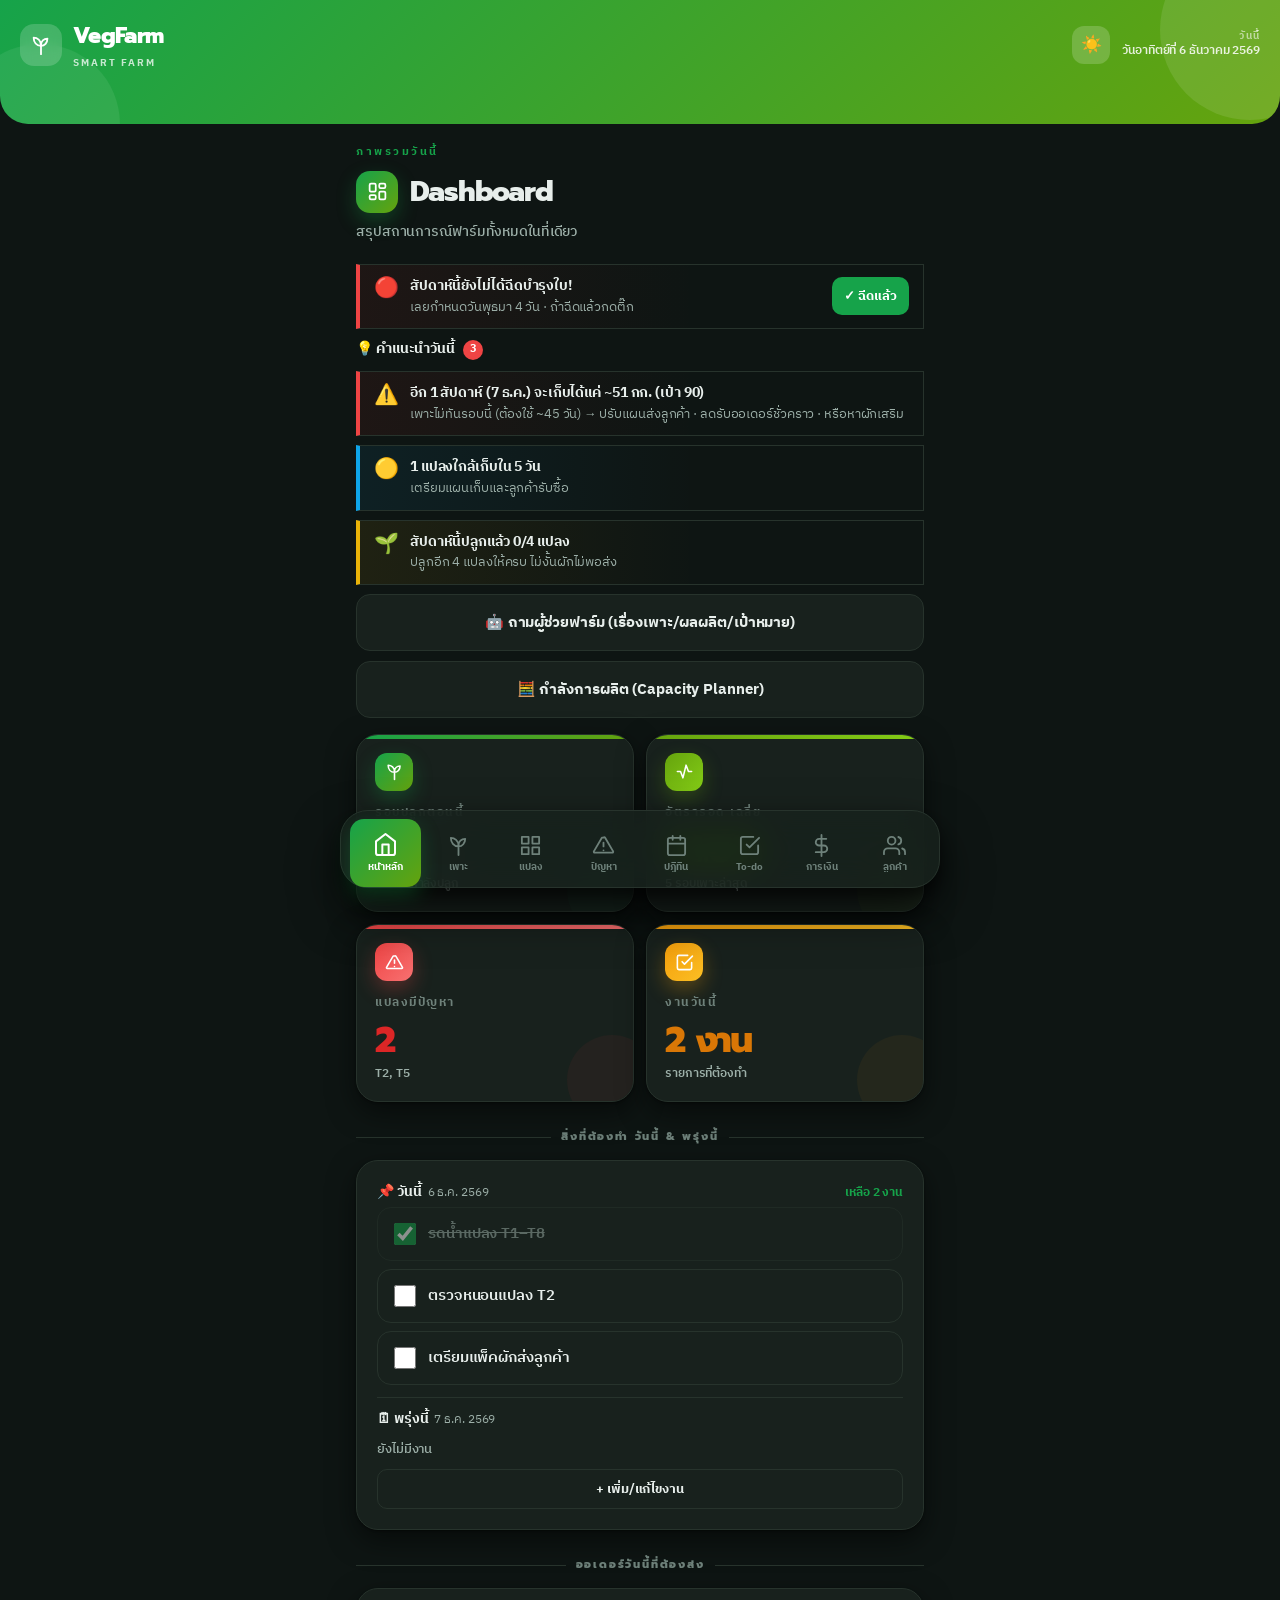
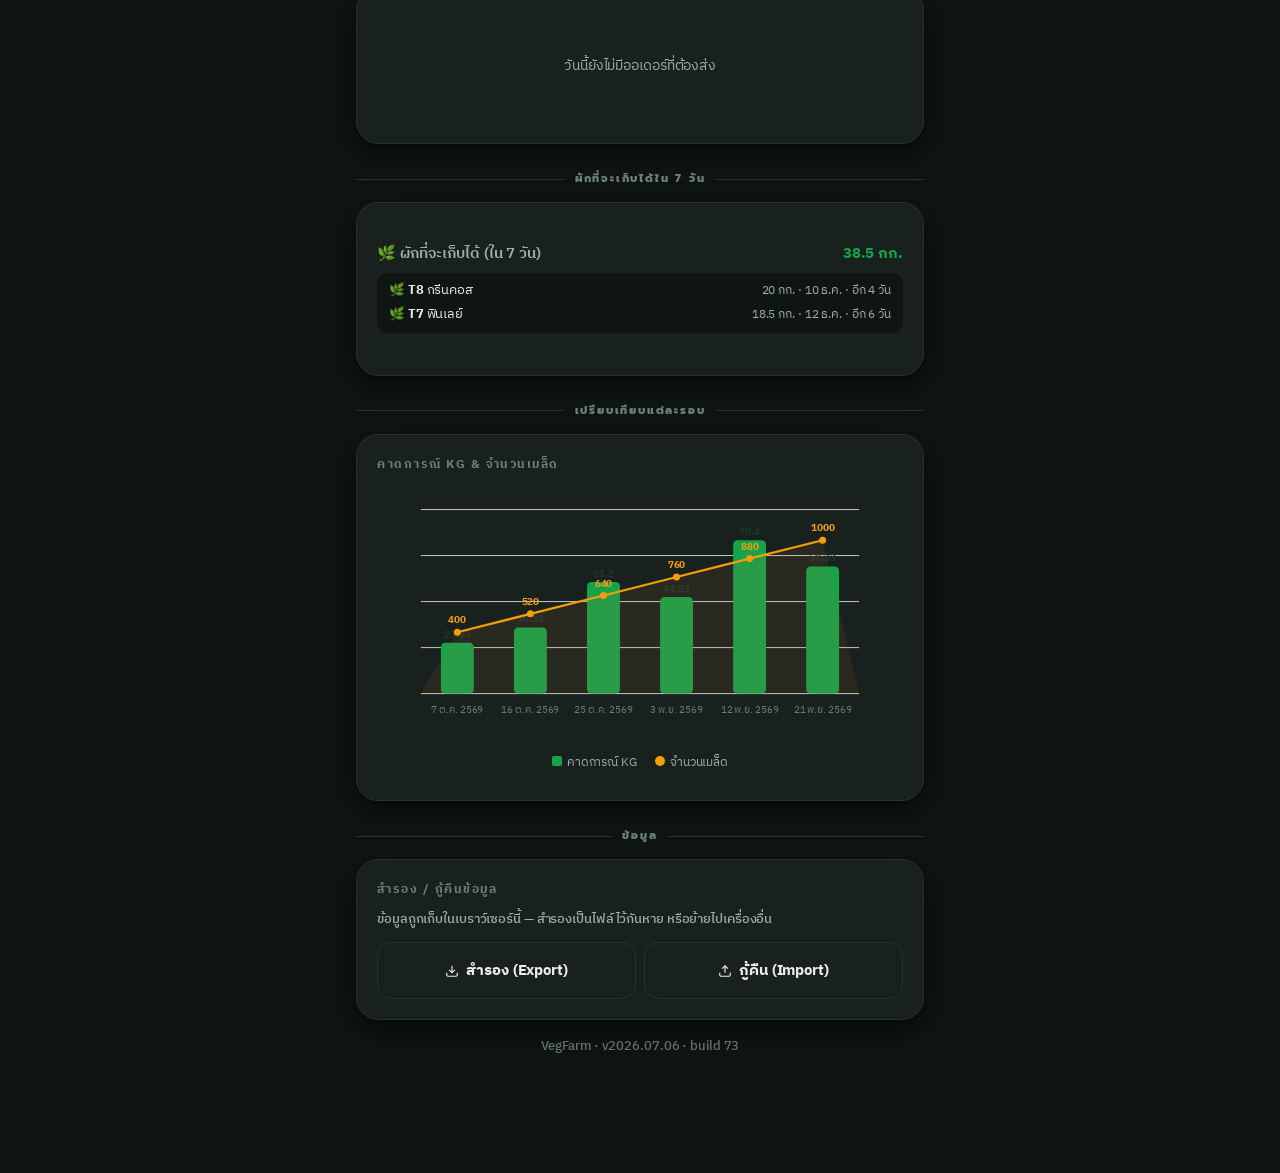
==== index.html @ 38f0f6ef "แก้: ป๊อปอัพ "ล็อตการปลูก" ค้างที่กำลังโหลด หลังลบเมนูล็อต - isoWeekInfo() อยู่ใน batches.js ที่ลบไป" ====
<!DOCTYPE html>
<html lang="th">
<head>
<meta charset="UTF-8">
<meta name="viewport" content="width=device-width, initial-scale=1.0, maximum-scale=1.0">
<meta name="theme-color" content="#16A34A">
<title>VegFarm — Smart Farm</title>

<!-- เร่งการเชื่อมต่อปลายทางตั้งแต่ต้น (ลดเวลาโหลดครั้งแรก) -->
<link rel="preconnect" href="https://cdn.jsdelivr.net" crossorigin>
<link rel="dns-prefetch" href="https://cdn.jsdelivr.net">
<link rel="preconnect" href="https://tdlbfnlnygxcgmwadcvj.supabase.co" crossorigin>

<!-- PWA -->
<link rel="manifest" href="manifest.json">
<link rel="apple-touch-icon" href="icons/apple-touch-icon.png?v=2">
<link rel="apple-touch-icon" sizes="180x180" href="icons/apple-touch-icon.png?v=2">
<link rel="icon" type="image/png" href="icons/icon-192.png?v=2">
<meta name="mobile-web-app-capable" content="yes">
<meta name="apple-mobile-web-app-capable" content="yes">
<meta name="apple-mobile-web-app-status-bar-style" content="black-translucent">
<meta name="apple-mobile-web-app-title" content="VegFarm">
<script>
// ลงทะเบียน service worker + อัปเดตอัตโนมัติ (เจอเวอร์ชันใหม่ → รีโหลดให้เอง กันแคชค้าง)
if('serviceWorker' in navigator){
  window.addEventListener('load',function(){
    navigator.serviceWorker.register('sw.js').then(function(reg){
      if(reg.update) reg.update();                 // เช็คอัปเดตทุกครั้งที่เปิด
      reg.addEventListener('updatefound',function(){
        var nw = reg.installing;
        if(!navigator.serviceWorker.controller) return;  // ติดตั้งครั้งแรก ไม่ต้องรีโหลด
        if(nw) nw.addEventListener('statechange',function(){
          if(nw.state==='installed') window.location.reload();  // มีเวอร์ชันใหม่ → รีโหลด
        });
      });
    }).catch(function(){});
    // เช็คอัปเดตซ้ำเมื่อกลับมาโฟกัสแอป
    document.addEventListener('visibilitychange',function(){
      if(document.visibilityState==='visible') navigator.serviceWorker.getRegistration().then(function(r){ if(r&&r.update) r.update(); });
    });
  });
}
</script>

<!-- Apply theme before paint (avoids flash). Default = dark unless user chose light. -->
<script>try{if(localStorage.getItem('vf_theme')!=='light')document.documentElement.setAttribute('data-theme','dark');}catch(e){document.documentElement.setAttribute('data-theme','dark');}</script>

<!-- Fonts: self-hosted (Prompt + IBM Plex Sans Thai) — ทำงานออฟไลน์ -->
<link rel="stylesheet" href="css/fonts.css">

<!-- Supabase client (ใช้ก็ต่อเมื่อ js/config.js ถูกตั้งค่า; ออฟไลน์ก็ข้ามได้)
     defer = ไม่บล็อกการแสดงผล แต่ยังรันก่อนสคริปต์ของแอป (ตามลำดับเอกสาร) -->
<script defer src="https://cdn.jsdelivr.net/npm/@supabase/supabase-js@2"></script>

<link rel="stylesheet" href="css/style.css?v=58">
</head>
<body>

<!-- ===== LOGIN SCREEN (cloud mode only) ===== -->
<div id="login-screen">
  <div class="login-card">
    <div class="login-logo">
      <svg viewBox="0 0 24 24" fill="none" stroke="#fff" stroke-width="2" stroke-linecap="round" stroke-linejoin="round">
        <path d="M12 22V12"/><path d="M12 12C12 7 8 4 4 4C4 9 7 13 12 13"/><path d="M12 12C12 8 15 5 19 5C19 9.5 16 13 12 13"/>
      </svg>
    </div>
    <div class="login-title">VegFarm</div>
    <div class="login-sub">เข้าสู่ระบบเพื่อจัดการฟาร์ม</div>
    <input id="login-email" type="text" class="form-control" placeholder="ชื่อผู้ใช้" autocomplete="username">
    <input id="login-password" type="password" class="form-control" placeholder="รหัสผ่าน" autocomplete="current-password" onkeydown="if(event.key==='Enter')vfSignIn()">
    <button class="btn btn-primary" id="login-btn" style="width:100%" onclick="vfSignIn()">เข้าสู่ระบบ</button>
    <div id="login-error" class="login-error"></div>
  </div>
</div>

<!-- ===== TOP NAV ===== -->
<div class="top-nav">
  <div class="top-nav-row">
    <div class="logo">
      <span class="logo-mark">
        <svg viewBox="0 0 24 24" fill="none" stroke-width="2" stroke-linecap="round" stroke-linejoin="round">
          <path d="M12 22V12"/><path d="M12 12C12 7 8 4 4 4C4 9 7 13 12 13"/>
          <path d="M12 12C12 8 15 5 19 5C19 9.5 16 13 12 13"/>
        </svg>
      </span>
      <span>VegFarm<span class="logo-sub">Smart Farm</span></span>
    </div>
    <div class="nav-right">
      <button id="theme-toggle" class="theme-toggle" onclick="toggleTheme()" aria-label="สลับธีมสว่าง/มืด">🌙</button>
      <button id="logout-btn" class="theme-toggle" onclick="vfSignOut()" aria-label="ออกจากระบบ" style="display:none">⏻</button>
      <div class="nav-date">
        <span class="nav-date-label">วันนี้</span>
        <span id="nav-date">-</span>
      </div>
    </div>
  </div>
</div>

<!-- ===== LOADER ===== -->
<div id="loader"><div class="spinner"></div><div id="loader-text">กำลังโหลด...</div></div>
<!-- ===== TOAST ===== -->
<div class="toast" id="toast"></div>

<!-- ===== UNDO SNACKBAR ===== -->
<div id="undo-bar">
  <span id="undo-msg">บันทึกแล้ว</span>
  <button id="undo-btn" onclick="vfDoUndo()">↩ ย้อนกลับ</button>
</div>

<!-- ===========================================================
     1. DASHBOARD
     =========================================================== -->
<div class="page" id="page-dashboard">
  <div class="page-content">
    <div class="section-eyebrow">ภาพรวมวันนี้</div>
    <div class="section-title">
      <span class="title-icon">
        <svg viewBox="0 0 24 24" fill="none" stroke="currentColor" stroke-width="2" stroke-linecap="round" stroke-linejoin="round">
          <rect x="3" y="3" width="7" height="9" rx="1.5"/><rect x="14" y="3" width="7" height="5" rx="1.5"/>
          <rect x="14" y="12" width="7" height="9" rx="1.5"/><rect x="3" y="16" width="7" height="5" rx="1.5"/>
        </svg>
      </span>
      Dashboard
    </div>
    <div class="section-sub">สรุปสถานการณ์ฟาร์มทั้งหมดในที่เดียว</div>

    <div id="dash-foliar"></div>
    <div id="dash-advice"></div>
    <button class="btn btn-outline" style="width:100%;margin-bottom:10px;gap:8px" onclick="openAssistant()">🤖 ถามผู้ช่วยฟาร์ม (เรื่องเพาะ/ผลผลิต/เป้าหมาย)</button>
    <button class="btn btn-outline" style="width:100%;margin-bottom:16px;gap:8px" onclick="openCapacity()">🧮 กำลังการผลิต (Capacity Planner)</button>

    <div class="stat-grid">
      <div class="stat-card">
        <div class="stat-icon">
          <svg viewBox="0 0 24 24" fill="none" stroke="currentColor" stroke-width="2" stroke-linecap="round" stroke-linejoin="round"><path d="M12 22V12M12 12C12 7 8 4 4 4C4 9 7 13 12 13M12 12C12 8 15 5 19 5C19 9.5 16 13 12 13"/></svg>
        </div>
        <div class="card-title">รอบปลูกตอนนี้</div>
        <div class="card-value" id="dash-active-plots">–</div>
        <div class="card-sub">แปลงที่กำลังปลูก</div>
      </div>
      <div class="stat-card accent">
        <div class="stat-icon">
          <svg viewBox="0 0 24 24" fill="none" stroke="currentColor" stroke-width="2" stroke-linecap="round" stroke-linejoin="round"><path d="M3 12h4l3 8 4-16 3 8h4"/></svg>
        </div>
        <div class="card-title">อัตรารอด เฉลี่ย</div>
        <div class="card-value" id="dash-survival">–</div>
        <div class="card-sub">5 รอบเพาะล่าสุด</div>
      </div>
      <div class="stat-card danger">
        <div class="stat-icon">
          <svg viewBox="0 0 24 24" fill="none" stroke="currentColor" stroke-width="2" stroke-linecap="round" stroke-linejoin="round"><path d="M10.29 3.86l-8.18 14A1 1 0 003 19.5h18a1 1 0 00.89-1.64l-8.18-14a1 1 0 00-1.72 0z"/><line x1="12" y1="9" x2="12" y2="13"/><line x1="12" y1="17" x2="12" y2="17"/></svg>
        </div>
        <div class="card-title">แปลงมีปัญหา</div>
        <div class="card-value" id="dash-problem-plots">–</div>
        <div class="card-sub" id="dash-problem-list">–</div>
      </div>
      <div class="stat-card warn">
        <div class="stat-icon">
          <svg viewBox="0 0 24 24" fill="none" stroke="currentColor" stroke-width="2" stroke-linecap="round" stroke-linejoin="round"><path d="M9 11l3 3L22 4"/><path d="M21 12v7a2 2 0 01-2 2H5a2 2 0 01-2-2V5a2 2 0 012-2h11"/></svg>
        </div>
        <div class="card-title">งานวันนี้</div>
        <div class="card-value" id="dash-todos-today">–</div>
        <div class="card-sub">รายการที่ต้องทำ</div>
      </div>
    </div>

    <div class="growth-divider"><span class="gd-label">สิ่งที่ต้องทำ วันนี้ &amp; พรุ่งนี้</span></div>
    <div class="card"><div id="dash-todo-list"></div></div>

    <div class="growth-divider"><span class="gd-label">ออเดอร์วันนี้ที่ต้องส่ง</span></div>
    <div class="card"><div id="dash-today-orders"></div></div>

    <div class="growth-divider"><span class="gd-label">ผักที่จะเก็บได้ใน 7 วัน</span></div>
    <div class="card"><div id="dash-weekly-plan"></div></div>

    <div class="growth-divider"><span class="gd-label">เปรียบเทียบแต่ละรอบ</span></div>
    <div class="card">
      <div class="card-title">คาดการณ์ KG &amp; จำนวนเมล็ด</div>
      <div class="chart-wrap"><div id="dashChart"></div></div>
    </div>

    <div class="growth-divider"><span class="gd-label">ข้อมูล</span></div>
    <div class="card">
      <div class="card-title">สำรอง / กู้คืนข้อมูล</div>
      <div class="text-sub" style="margin-bottom:12px">ข้อมูลถูกเก็บในเบราว์เซอร์นี้ — สำรองเป็นไฟล์ไว้กันหาย หรือย้ายไปเครื่องอื่น</div>
      <div style="display:flex;gap:8px">
        <button class="btn btn-outline" style="flex:1" onclick="exportAllData()">
          <svg width="14" height="14" viewBox="0 0 24 24" fill="none" stroke="currentColor" stroke-width="2"><path d="M21 15v4a2 2 0 01-2 2H5a2 2 0 01-2-2v-4"/><polyline points="7 10 12 15 17 10"/><line x1="12" y1="15" x2="12" y2="3"/></svg>
          สำรอง (Export)
        </button>
        <button class="btn btn-outline" style="flex:1" onclick="document.getElementById('vf-import-file').click()">
          <svg width="14" height="14" viewBox="0 0 24 24" fill="none" stroke="currentColor" stroke-width="2"><path d="M21 15v4a2 2 0 01-2 2H5a2 2 0 01-2-2v-4"/><polyline points="17 8 12 3 7 8"/><line x1="12" y1="3" x2="12" y2="15"/></svg>
          กู้คืน (Import)
        </button>
        <input type="file" id="vf-import-file" accept="application/json" hidden onchange="importAllData(this.files[0])">
      </div>
    </div>

    <div class="text-sub" style="text-align:center;margin-top:16px;opacity:.6" id="app-version">VegFarm</div>
  </div>
</div>

<!-- ===========================================================
     2. บันทึกรอบเพาะเมล็ด
     =========================================================== -->
<div class="page" id="page-seeds">
  <div class="page-content">
    <div class="section-eyebrow">เมนู 2</div>
    <div class="section-title">
      <span class="title-icon">
        <svg viewBox="0 0 24 24" fill="none" stroke="currentColor" stroke-width="2" stroke-linecap="round" stroke-linejoin="round">
          <path d="M12 22V12M12 12C12 7 8 4 4 4C4 9 7 13 12 13M12 12C12 8 15 5 19 5C19 9.5 16 13 12 13"/>
        </svg>
      </span>
      เพาะเมล็ด
    </div>
    <div class="section-sub">บันทึกการเพาะ ระบบคำนวณอัตรารอดและวันเก็บเกี่ยวให้อัตโนมัติ</div>

    <!-- เป้าหมายเพาะ (แก้ได้) — ทุกตัวเลขคำนวณจากเป้า กก./สัปดาห์ -->
    <div class="card seed-goal-card">
      <div class="goal-head">
        <span class="card-title" style="margin:0">เป้าหมายเพาะ</span>
        <button type="button" class="goal-edit-btn" onclick="openTargetEditor()" aria-label="แก้ไขเป้าหมาย">
          <span id="seed-goal-target">90 กก./สัปดาห์</span> ✏️
        </button>
      </div>
      <div class="goal-label">สัปดาห์นี้</div>
      <div class="goal-bar"><div class="goal-bar-fill" id="seed-week-fill"></div></div>
      <div class="goal-status" id="seed-week-status"></div>
      <div class="goal-label">เดือนนี้</div>
      <div class="goal-bar"><div class="goal-bar-fill" id="seed-goal-fill"></div></div>
      <div class="goal-status" id="seed-goal-status"></div>
      <div class="goal-plan" id="seed-goal-plan"></div>
      <div class="goal-season" id="seed-season"></div>
      <div class="goal-actions">
        <button type="button" class="btn btn-outline btn-sm" onclick="openTargetEditor()">✏️ แก้ไขเป้าเพาะเมล็ด</button>
        <button type="button" class="btn btn-outline btn-sm" onclick="openSeasonTable()">📊 ดูผลผลิตแต่ละฤดู</button>
      </div>
    </div>

    <!-- ดูยอดการเพาะรายคน (เลือกชื่อ + ช่วงวันที่) -->
    <div class="card" id="sower-report-card">
      <div class="card-title">📊 ดูยอดการเพาะรายคน</div>
      <div class="sower-group">
        <button type="button" class="sower-chip sower-palm" data-sower="มาริโอ้" onclick="reportSower('มาริโอ้')">มาริโอ้</button>
        <button type="button" class="sower-chip sower-peel" data-sower="애플" onclick="reportSower('애플')">애플</button>
      </div>
      <div style="display:grid;grid-template-columns:1fr 1fr;gap:10px;margin-top:10px">
        <div class="form-group" style="margin:0"><label class="form-label">จากวันที่</label><input type="date" id="report-from" class="form-control" onchange="renderSowerReport()"></div>
        <div class="form-group" style="margin:0"><label class="form-label">ถึงวันที่</label><input type="date" id="report-to" class="form-control" onchange="renderSowerReport()"></div>
      </div>
      <div class="report-quick">
        <button type="button" onclick="reportRange('week')">สัปดาห์นี้</button>
        <button type="button" onclick="reportRange('month')">เดือนนี้</button>
        <button type="button" onclick="reportRange('all')">ทั้งหมด</button>
      </div>
      <div id="sower-report-result"></div>
    </div>

    <div class="card" id="seed-form-section">
      <div class="form-group">
        <label class="form-label">วันที่เพาะเมล็ด</label>
        <input type="date" id="seed-date" class="form-control">
      </div>
      <div class="form-group">
        <label class="form-label">ชนิดผัก (เลือกได้หลายข้อ)</label>
        <div class="checkbox-group">
          <label class="checkbox-item veg-checkbox"><input type="checkbox" value="green_oak"> กรีนโอ๊ค</label>
          <label class="checkbox-item veg-checkbox"><input type="checkbox" value="red_oak"> เรดโอ๊ค</label>
          <label class="checkbox-item veg-checkbox"><input type="checkbox" value="finley"> ฟินเลย์</label>
          <label class="checkbox-item veg-checkbox"><input type="checkbox" value="cos"> กรีนคอส</label>
          <label class="checkbox-item veg-checkbox"><input type="checkbox" value="green_batavia"> กรีนบัตตาเวีย</label>
        </div>
      </div>
      <div class="form-group">
        <label class="form-label">จำนวนเมล็ด</label>
        <input type="number" id="seed-count" class="form-control" placeholder="เช่น 200" min="1">
      </div>
      <div class="form-group">
        <label class="form-label">สภาพอากาศ</label>
        <div class="weather-options">
          <label class="weather-option"><input type="radio" name="weather" value="hot"> หน้าร้อน <span class="weather-badge">รอด 70%</span></label>
          <label class="weather-option"><input type="radio" name="weather" value="rainy"> ฝนตกสลับแดด <span class="weather-badge">รอด 70%</span></label>
          <label class="weather-option"><input type="radio" name="weather" value="cold"> หนาว <span class="weather-badge">รอด 80%</span></label>
        </div>
      </div>
      <input type="hidden" id="seed-harvest-date">

      <!-- Preview Card -->
      <div style="background:var(--gradient);border-radius:var(--radius-sm);padding:16px 18px;margin:16px 0 18px;color:#fff">
        <div style="font-size:11px;font-weight:800;letter-spacing:1.5px;text-transform:uppercase;opacity:0.8;margin-bottom:10px">ผลคำนวณ</div>
        <div style="display:flex;justify-content:space-between;margin-bottom:8px;align-items:center">
          <span style="font-size:13px;opacity:0.85;font-weight:500">อัตรารอดที่คาด</span>
          <strong id="seed-survival-preview" style="font-family:var(--font-display);font-size:17px;font-weight:800">-</strong>
        </div>
        <div style="display:flex;justify-content:space-between;margin-bottom:8px;align-items:center">
          <span style="font-size:13px;opacity:0.85;font-weight:500">กิโลคาดการณ์</span>
          <strong id="seed-kg-preview" style="font-family:var(--font-display);font-size:17px;font-weight:800">-</strong>
        </div>
        <div style="display:flex;justify-content:space-between;align-items:center">
          <span style="font-size:13px;opacity:0.85;font-weight:500">วันเก็บเกี่ยว (+45 วัน)</span>
          <strong id="seed-harvest-preview" style="font-family:var(--font-display);font-size:15px;font-weight:800">-</strong>
        </div>
      </div>

      <div class="form-group">
        <label class="form-label">ชื่อคนเพาะ (เลือก)</label>
        <div class="sower-group" id="seed-sower-group">
          <button type="button" class="sower-chip sower-palm" data-sower="มาริโอ้" onclick="selectSower('มาริโอ้')">มาริโอ้</button>
          <button type="button" class="sower-chip sower-peel" data-sower="애플" onclick="selectSower('애플')">애플</button>
        </div>
        <input type="hidden" id="seed-sower">
        <div id="sower-progress" class="text-sub" style="margin-top:8px"></div>
      </div>
      <div class="form-group">
        <label class="form-label">หมายเหตุ</label>
        <textarea id="seed-notes" class="form-control" placeholder="บันทึกเพิ่มเติม..."></textarea>
      </div>
      <button class="btn btn-primary" id="seed-save-btn" onclick="saveSeedBatch()">บันทึกรอบเพาะเมล็ด</button>
    </div>

    <div class="growth-divider"><span class="gd-label">ประวัติการเพาะเมล็ด</span></div>
    <div class="hist-list" id="seed-history-list"></div>
  </div>
</div>

<!-- ===========================================================
     3. บันทึกรอบปลูกลงแปลง
     =========================================================== -->
<div class="page" id="page-plots">
  <div class="page-content">
    <div class="section-eyebrow">เมนู 3</div>
    <div class="section-title">
      <span class="title-icon">
        <svg viewBox="0 0 24 24" fill="none" stroke="currentColor" stroke-width="2" stroke-linecap="round" stroke-linejoin="round">
          <path d="M3 3h7v7H3z"/><path d="M14 3h7v7h-7z"/><path d="M14 14h7v7h-7z"/><path d="M3 14h7v7H3z"/>
        </svg>
      </span>
      แปลงปลูก
    </div>
    <div class="section-sub">แตะที่แปลง T1–T15 เพื่อบันทึกหรือแก้ไขข้อมูล</div>

    <div class="plots-summary" id="plots-summary"></div>
    <button class="btn btn-outline" style="width:100%;margin:0 0 14px;justify-content:center;gap:8px" onclick="openPlotLots()">📦 ดูล็อตการปลูก (จัดกลุ่มแปลงที่ปลูกใน 7 วัน)</button>
    <div class="plot-grid" id="plot-grid"></div>

    <div class="card" id="plot-detail-section" style="display:none">
      <div style="display:flex;align-items:center;gap:8px;margin-bottom:14px">
        <div style="background:var(--gradient);color:#fff;border-radius:10px;padding:6px 14px;font-family:var(--font-display);font-size:16px;font-weight:800" id="selected-plot-label">T–</div>
        <div class="text-sub" id="plot-cycle-count"></div>
      </div>

      <div class="form-group">
        <label class="form-label">ชนิดที่ปลูก (เลือกได้หลายชนิด)</label>
        <div class="checkbox-group" id="plot-veg-group">
          <label class="checkbox-item veg-checkbox-plot"><input type="checkbox" value="green_oak"> กรีนโอ๊ค</label>
          <label class="checkbox-item veg-checkbox-plot"><input type="checkbox" value="red_oak"> เรดโอ๊ค</label>
          <label class="checkbox-item veg-checkbox-plot"><input type="checkbox" value="finley"> ฟินเลย์</label>
          <label class="checkbox-item veg-checkbox-plot"><input type="checkbox" value="cos"> กรีนคอส</label>
          <label class="checkbox-item veg-checkbox-plot"><input type="checkbox" value="green_batavia"> กรีนบัตตาเวีย</label>
          <label class="checkbox-item veg-checkbox-plot"><input type="checkbox" value="butterhead"> บัตเตอร์เฮด</label>
        </div>
      </div>
      <div class="form-group">
        <label class="form-label">อายุต้นกล้าตอนลงปลูก (วัน)</label>
        <input type="number" id="plot-seedling-age" class="form-control" min="0" value="0" placeholder="เช่น 15" oninput="updatePlotHarvestDisplay()">
        <div class="text-sub" style="margin-top:4px">เก็บเกี่ยวครบ 45 วันจากเพาะเมล็ด → วันเก็บ = วันปลูก + (45 − อายุต้นกล้า)</div>
      </div>
      <div class="form-group">
        <label class="form-label">วันที่ปลูก</label>
        <input type="date" id="plot-plant-date" class="form-control" onchange="updatePlotHarvestDisplay()">
        <div class="text-sub" id="plot-harvest-date-display" style="margin-top:6px">วันเก็บเกี่ยว: –</div>
      </div>
      <div class="form-group">
        <label class="form-label">กิโลที่คาดการณ์</label>
        <input type="number" id="plot-est-kg" class="form-control" step="0.1" placeholder="เช่น 8.5">
      </div>
      <div class="form-group">
        <label class="form-label">รูปแปลงปลูก (1 รูป)</label>
        <input type="file" id="plot-photo-input" class="form-control" accept="image/*" capture="environment">
        <img id="plot-photo-preview" style="display:none;width:120px;height:120px;object-fit:cover;border-radius:var(--radius-sm);margin-top:10px;cursor:pointer" onclick="openImageViewer(this.src)">
      </div>
      <div class="form-group">
        <label class="checkbox-item" style="width:100%;justify-content:center;border-radius:var(--radius-sm)">
          <input type="checkbox" id="plot-harvested-cb" onchange="toggleHarvestFields(this.checked)">
          แปลงนี้เก็บเกี่ยวหมดแล้ว
        </label>
      </div>
      <div id="harvest-fields" style="display:none">
        <div class="form-group">
          <label class="form-label">เก็บเกี่ยวได้กี่กิโล (จริง)</label>
          <input type="number" id="plot-actual-kg" class="form-control" step="0.1" placeholder="เช่น 9.2">
        </div>
        <div class="form-group">
          <label class="form-label">สรุปการเก็บเกี่ยว</label>
          <textarea id="plot-harvest-notes" class="form-control" placeholder="บันทึกผลการเก็บเกี่ยว..."></textarea>
        </div>
      </div>
      <button class="btn btn-primary" onclick="savePlot()">บันทึกข้อมูลแปลง</button>
      <button class="btn btn-outline" style="width:100%;margin-top:8px" onclick="startNewCycle()">เริ่มรอบปลูกใหม่</button>
      <button class="btn btn-danger-outline" style="width:100%;margin-top:8px" onclick="clearPlot()">🧹 เคลียร์ข้อมูลแปลง (รีเซ็ตรอบเป็น 1)</button>

      <div class="growth-divider"><span class="gd-label">ประวัติรอบปลูก</span></div>
      <div class="hist-list" id="plot-cycles-history"></div>
    </div>
  </div>
</div>

<!-- ===========================================================
     4. ระบบบันทึกปัญหา
     =========================================================== -->
<div class="page" id="page-problems">
  <div class="page-content">
    <div class="section-eyebrow">เมนู 4</div>
    <div class="section-title">
      <span class="title-icon" style="background:linear-gradient(135deg,#EF4444,#F87171);box-shadow:0 8px 20px rgba(239,68,68,0.30)">
        <svg viewBox="0 0 24 24" fill="none" stroke="currentColor" stroke-width="2" stroke-linecap="round" stroke-linejoin="round">
          <path d="M10.29 3.86l-8.18 14A1 1 0 003 19.5h18a1 1 0 00.89-1.64l-8.18-14a1 1 0 00-1.72 0z"/>
          <line x1="12" y1="9" x2="12" y2="13"/><line x1="12" y1="17" x2="12" y2="17"/>
        </svg>
      </span>
      บันทึกปัญหา
    </div>
    <div class="section-sub">บันทึกปัญหาพร้อมวิธีแก้ไข สร้างฐานข้อมูลสำหรับค้นหาในอนาคต</div>

    <button class="btn btn-outline" style="width:100%;margin-bottom:14px;gap:8px" onclick="openMonthLog()">📅 ประสบการณ์ปัญหารายเดือน (เตรียมรับมือปีหน้า)</button>

    <div class="card">
      <div class="form-group">
        <label class="form-label">เลือกแปลง (เลือกได้หลายแปลง — ปัญหาเดียวกันบันทึกครั้งเดียว)</label>
        <div class="plot-chip-group" id="problem-plot-group"></div>
        <div id="problem-plot-info"></div>
      </div>
      <div class="form-group">
        <label class="form-label">วันที่</label>
        <input type="date" id="problem-date" class="form-control">
      </div>
      <div class="form-group">
        <label class="form-label">ประเภทปัญหา</label>
        <div class="checkbox-group">
          <div class="checkbox-item problem-type-btn" data-value="burned_leaf">ใบไหม้</div>
          <div class="checkbox-item problem-type-btn" data-value="waterlogged">ใบอิ่มน้ำ</div>
          <div class="checkbox-item problem-type-btn" data-value="root_rot">รากเน่า</div>
          <div class="checkbox-item problem-type-btn" data-value="worm">หนอน</div>
          <div class="checkbox-item problem-type-btn" data-value="fungus">เชื้อรา</div>
          <div class="checkbox-item problem-type-btn" data-value="other">อื่นๆ</div>
        </div>
        <input type="hidden" id="problem-type-value">
      </div>
      <div class="form-group">
        <label class="form-label">ความรุนแรง</label>
        <div class="checkbox-group">
          <div class="checkbox-item severity-btn" data-value="low">เบา</div>
          <div class="checkbox-item severity-btn" data-value="medium">ปานกลาง</div>
          <div class="checkbox-item severity-btn" data-value="high">รุนแรง</div>
        </div>
        <input type="hidden" id="problem-severity-value">
      </div>
      <div class="form-group">
        <label class="form-label">รายละเอียดอาการ</label>
        <textarea id="problem-description" class="form-control" placeholder="อธิบายอาการที่พบ..."></textarea>
      </div>
      <div class="form-group">
        <label class="form-label">วิธีแก้</label>
        <textarea id="problem-solution" class="form-control" placeholder="วิธีแก้ไขที่ใช้..."></textarea>
      </div>
      <div class="form-group">
        <label class="form-label">ถ่ายรูป (ไม่บังคับ)</label>
        <input type="file" id="problem-photo-input" class="form-control" accept="image/*" capture="environment">
        <img id="problem-photo-preview" style="display:none;width:100%;border-radius:var(--radius-sm);margin-top:10px">
      </div>
      <button id="problem-save-btn" class="btn btn-primary" onclick="saveProblem()" style="background:linear-gradient(135deg,#EF4444,#F87171);box-shadow:0 8px 20px rgba(239,68,68,0.30)">บันทึกปัญหา</button>
      <button id="problem-cancel-edit" class="btn btn-outline" style="width:100%;margin-top:8px;display:none" onclick="cancelEditProblem()">ยกเลิกแก้ไข</button>
    </div>

    <div class="growth-divider"><span class="gd-label">ฐานข้อมูลปัญหา</span></div>
    <div class="prob-tabs">
      <button class="prob-tab active" id="prob-tab-open" onclick="setProblemTab('open')">🔧 กำลังแก้ <span id="prob-count-open"></span></button>
      <button class="prob-tab" id="prob-tab-resolved" onclick="setProblemTab('resolved')">✅ แก้สำเร็จ <span id="prob-count-resolved"></span></button>
    </div>
    <div class="filter-bar">
      <input type="text" id="prob-search" class="form-control" placeholder="🔍 ค้นหา แปลง / อาการ / วิธีแก้..." oninput="loadProblemDatabase()">
      <div class="filter-row">
        <select id="prob-filter-type" class="form-control" onchange="loadProblemDatabase()">
          <option value="">ทุกประเภท</option>
          <option value="burned_leaf">ใบไหม้</option>
          <option value="waterlogged">ใบอิ่มน้ำ</option>
          <option value="root_rot">รากเน่า</option>
          <option value="worm">หนอน</option>
          <option value="fungus">เชื้อรา</option>
          <option value="other">อื่นๆ</option>
        </select>
        <select id="prob-filter-sev" class="form-control" onchange="loadProblemDatabase()">
          <option value="">ทุกความรุนแรง</option>
          <option value="low">เบา</option>
          <option value="medium">ปานกลาง</option>
          <option value="high">รุนแรง</option>
        </select>
      </div>
    </div>
    <div id="problem-db-list"></div>
  </div>
</div>

<!-- ===========================================================
     5. ปฏิทินภาพรวม
     =========================================================== -->
<div class="page" id="page-calendar">
  <div class="page-content">
    <div class="section-eyebrow">เมนู 5</div>
    <div class="section-title">
      <span class="title-icon" style="background:linear-gradient(135deg,#8B5CF6,#A78BFA);box-shadow:0 8px 20px rgba(139,92,246,0.30)">
        <svg viewBox="0 0 24 24" fill="none" stroke="currentColor" stroke-width="2" stroke-linecap="round" stroke-linejoin="round">
          <rect x="3" y="4" width="18" height="18" rx="2"/><line x1="16" y1="2" x2="16" y2="6"/>
          <line x1="8" y1="2" x2="8" y2="6"/><line x1="3" y1="10" x2="21" y2="10"/>
        </svg>
      </span>
      ปฏิทิน
    </div>
    <div class="section-sub">กิจกรรมเพาะเมล็ด ปลูก เก็บเกี่ยว และปัญหาในแต่ละวัน</div>

    <button class="btn btn-outline" style="width:100%;margin-bottom:14px;gap:8px" onclick="openFoliarLog()">💧 ตารางฉีดบำรุงใบ (ทุกวันพุธ) — ดู/ติ๊กว่าฉีดแล้ว</button>

    <div class="card">
      <div style="display:flex;justify-content:space-between;align-items:center;margin-bottom:16px">
        <button class="btn btn-outline btn-sm" id="cal-prev">‹ ก่อนหน้า</button>
        <strong id="cal-month-label" style="font-family:var(--font-display);color:var(--ink);font-size:16px;font-weight:800;letter-spacing:-0.5px">–</strong>
        <button class="btn btn-outline btn-sm" id="cal-next">ถัดไป ›</button>
      </div>
      <div class="calendar-grid" id="cal-grid"></div>
      <div class="divider"></div>
      <div style="display:flex;gap:16px;flex-wrap:wrap;font-size:12px;color:var(--ink-soft);font-weight:600">
        <span><span class="cal-dot dot-seed" style="display:inline-block;margin-right:4px"></span>เพาะเมล็ด</span>
        <span><span class="cal-dot dot-plant" style="display:inline-block;margin-right:4px"></span>ปลูก</span>
        <span><span class="cal-dot dot-harvest" style="display:inline-block;margin-right:4px"></span>เก็บเกี่ยว</span>
        <span><span class="cal-dot dot-problem" style="display:inline-block;margin-right:4px"></span>ปัญหา</span>
        <span><span class="cal-foliar done" style="display:inline-block">💧</span> บำรุงแล้ว</span>
        <span><span class="cal-foliar missed" style="display:inline-block">💧</span> ไม่ได้ฉีด</span>
      </div>
    </div>
    <div id="cal-detail-panel"></div>
  </div>
</div>

<!-- ===========================================================
     6. TO-DO LIST รายวัน
     =========================================================== -->
<div class="page" id="page-todos">
  <div class="page-content">
    <div class="section-eyebrow">เมนู 6</div>
    <div class="section-title">
      <span class="title-icon" style="background:linear-gradient(135deg,#F59E0B,#FBBF24);box-shadow:0 8px 20px rgba(245,158,11,0.30)">
        <svg viewBox="0 0 24 24" fill="none" stroke="currentColor" stroke-width="2" stroke-linecap="round" stroke-linejoin="round">
          <path d="M9 11l3 3L22 4"/><path d="M21 12v7a2 2 0 01-2 2H5a2 2 0 01-2-2V5a2 2 0 012-2h11"/>
        </svg>
      </span>
      งานวันนี้
    </div>
    <div class="section-sub">บันทึกงานที่ต้องทำ + ออเดอร์ผักที่ต้องส่ง</div>

    <div class="card">
      <div class="form-group" style="margin:0">
        <label class="form-label">เลือกวันที่</label>
        <input type="date" id="todo-date-picker" class="form-control">
      </div>
    </div>

    <!-- กิจกรรมที่ต้องทำ -->
    <div class="growth-divider"><span class="gd-label">กิจกรรมที่ต้องทำ</span></div>
    <div class="card">
      <form id="todo-add-form" style="display:flex;gap:8px;margin-bottom:16px">
        <input type="text" id="todo-input" class="form-control" placeholder="เพิ่มงาน...">
        <button type="submit" class="btn btn-primary" style="width:auto;white-space:nowrap;padding:14px 20px;background:linear-gradient(135deg,#F59E0B,#FBBF24);box-shadow:0 8px 20px rgba(245,158,11,0.30)">เพิ่ม</button>
      </form>
      <div class="text-sub" style="margin-bottom:10px;font-weight:700" id="todo-count-label">0/5 งาน</div>
      <div id="todo-list"></div>
    </div>

    <!-- ออเดอร์ผักวันนี้ที่ต้องส่ง -->
    <div class="growth-divider"><span class="gd-label">ออเดอร์ผักวันนี้ที่ต้องส่ง</span></div>
    <div class="card">
      <div style="display:grid;grid-template-columns:1fr 1fr;gap:8px">
        <div class="form-group" style="margin:0">
          <label class="form-label">ลูกค้า</label>
          <select id="dorder-customer" class="form-control"></select>
        </div>
        <div class="form-group" style="margin:0">
          <label class="form-label">ชนิดผัก</label>
          <select id="dorder-veg" class="form-control">
            <option value="">ไม่ระบุ</option>
            <option value="green_oak">กรีนโอ๊ค</option>
            <option value="red_oak">เรดโอ๊ค</option>
            <option value="finley">ฟินเลย์</option>
            <option value="cos">กรีนคอส</option>
            <option value="green_batavia">กรีนบัตตาเวีย</option>
            <option value="butterhead">บัตเตอร์เฮด</option>
          </select>
        </div>
      </div>
      <div style="display:grid;grid-template-columns:1fr auto;gap:8px;align-items:end;margin-top:8px">
        <div class="form-group" style="margin:0">
          <label class="form-label">จำนวน (กก.)</label>
          <input type="number" id="dorder-kg" class="form-control" step="0.1" min="0" placeholder="เช่น 5">
        </div>
        <button class="btn btn-primary" id="dorder-add-btn" style="width:auto;padding:13px 16px" onclick="addDayOrder()">เพิ่ม</button>
      </div>
      <div id="dorder-total" class="text-sub" style="font-weight:700;margin-top:12px"></div>
      <div id="dorder-list"></div>
    </div>
  </div>
</div>

<!-- ===========================================================
     7. ระบบการเงิน
     =========================================================== -->
<div class="page" id="page-finance">
  <div class="page-content">
    <div class="section-eyebrow">เมนู 7</div>
    <div class="section-title">
      <span class="title-icon" style="background:linear-gradient(135deg,#16A34A,#65A30D);box-shadow:0 8px 20px rgba(22,163,74,0.30)">
        <svg viewBox="0 0 24 24" fill="none" stroke="currentColor" stroke-width="2" stroke-linecap="round" stroke-linejoin="round">
          <line x1="12" y1="1" x2="12" y2="23"/><path d="M17 5H9.5a3.5 3.5 0 000 7h5a3.5 3.5 0 010 7H6"/>
        </svg>
      </span>
      การเงิน
    </div>
    <div class="section-sub">บันทึกรายรับ รายจ่าย ดูกำไร และสรุปผลประกอบการ</div>

    <!-- Net-profit hero (this month) -->
    <div class="fin-hero" id="fin-hero">
      <div class="fin-hero-top">
        <span class="fin-hero-label">กำไรสุทธิ</span>
        <span class="fin-hero-month" id="hero-month-label">–</span>
      </div>
      <div class="fin-hero-profit" id="hero-profit">–</div>
      <div class="fin-hero-stats">
        <span><span class="dot inc"></span>รายรับ<strong id="hero-inc">–</strong></span>
        <span><span class="dot exp"></span>รายจ่าย<strong id="hero-exp">–</strong></span>
      </div>
    </div>

    <!-- Tabs -->
    <div class="fin-tabs">
      <button class="fin-tab active" id="ftab-income"   onclick="switchFinanceTab('income')">รายรับ</button>
      <button class="fin-tab"        id="ftab-expense"  onclick="switchFinanceTab('expense')">รายจ่าย</button>
      <button class="fin-tab"        id="ftab-personal" onclick="switchFinanceTab('personal')">ส่วนตัว</button>
      <button class="fin-tab"        id="ftab-summary"  onclick="switchFinanceTab('summary')">สรุป</button>
      <button class="fin-tab"        id="ftab-report"   onclick="switchFinanceTab('report')">รายงาน</button>
    </div>

    <!-- ===== INCOME PANEL ===== -->
    <div id="fpanel-income">
      <div class="card">
        <div class="card-title">บันทึกรายรับ — ยอดขาย</div>

        <div class="form-group">
          <label class="form-label">วันที่ขาย</label>
          <input type="date" id="finance-date-income" class="form-control">
        </div>
        <div class="form-group">
          <label class="form-label">น้ำหนัก (kg)</label>
          <input type="number" id="finance-kg" class="form-control" placeholder="เช่น 8.5" step="0.1" min="0">
        </div>

        <!-- Total preview (ราคาคงที่ ฿100/กก.) -->
        <div class="income-preview">
          <span class="preview-label">ยอดรวมที่ได้รับ (กก.ละ ฿100)</span>
          <span class="preview-val" id="finance-total-preview">-</span>
        </div>

        <div class="form-group">
          <label class="form-label">ชื่อผู้ซื้อ (ไม่บังคับ)</label>
          <input type="text" id="finance-buyer" class="form-control" placeholder="เช่น คุณสมชาย, ร้านสลัดดี">
        </div>
        <div class="form-group">
          <label class="form-label">หมายเหตุ</label>
          <textarea id="finance-notes-income" class="form-control" placeholder="บันทึกเพิ่มเติม..."></textarea>
        </div>
        <button class="btn btn-primary" id="income-save-btn" onclick="saveIncome()">บันทึกรายรับ</button>
      </div>

      <div class="growth-divider"><span class="gd-label">ประวัติรายรับ</span></div>
      <div style="display:flex;justify-content:flex-end;margin-bottom:10px">
        <button class="btn btn-outline btn-sm" onclick="exportCSV('income')">
          <svg width="14" height="14" viewBox="0 0 24 24" fill="none" stroke="currentColor" stroke-width="2"><path d="M21 15v4a2 2 0 01-2 2H5a2 2 0 01-2-2v-4"/><polyline points="7 10 12 15 17 10"/><line x1="12" y1="15" x2="12" y2="3"/></svg>
          Export CSV
        </button>
      </div>
      <div id="income-list"></div>
    </div>

    <!-- ===== EXPENSE PANEL ===== -->
    <div id="fpanel-expense" class="hidden">
      <div class="card">
        <div class="card-title">บันทึกรายจ่าย</div>

        <div class="form-group">
          <label class="form-label">วันที่จ่าย</label>
          <input type="date" id="finance-date-expense" class="form-control">
        </div>
        <div class="form-group">
          <label class="form-label">หมวดหมู่</label>
          <select id="expense-category" class="form-control" onchange="onExpenseCategoryChange()">
            <option value="">-- เลือกหมวดหมู่ --</option>
            <option value="seed">เมล็ดพันธุ์</option>
            <option value="fertilizer">ปุ๋ย / สารเคมี</option>
            <option value="labor">ค่าแรง (฿350 × 26 วัน)</option>
            <option value="utility">ค่าไฟ (฿2,000/เดือน)</option>
            <option value="equipment">อุปกรณ์ / เครื่องมือ</option>
            <option value="packaging">บรรจุภัณฑ์</option>
            <option value="transport">ค่าขนส่ง</option>
            <option value="other">อื่นๆ</option>
          </select>
        </div>
        <div class="form-group">
          <label class="form-label">จำนวนเงิน (฿)</label>
          <input type="number" id="expense-amount" class="form-control" placeholder="เช่น 500" step="1" min="0">
          <div class="expense-fixed-note" id="expense-amount-preview"></div>
        </div>
        <div class="form-group">
          <label class="form-label">รายละเอียด</label>
          <input type="text" id="expense-desc" class="form-control" placeholder="เช่น ปุ๋ย NPT 1 ถุง, ค่าแรงเก็บเกี่ยว">
        </div>
        <div class="form-group">
          <label class="form-label">หมายเหตุ</label>
          <textarea id="finance-notes-expense" class="form-control" placeholder="บันทึกเพิ่มเติม..."></textarea>
        </div>
        <button class="btn btn-primary" id="expense-save-btn" style="background:linear-gradient(135deg,#F59E0B,#FBBF24);box-shadow:0 8px 20px rgba(245,158,11,0.30)" onclick="saveExpense()">บันทึกรายจ่าย</button>
      </div>

      <div class="growth-divider"><span class="gd-label">สรุปซื้อของเข้าเดือนนี้</span></div>
      <div id="expense-inputs-summary"></div>

      <div class="growth-divider"><span class="gd-label">ประวัติรายจ่าย</span></div>
      <div style="display:flex;justify-content:flex-end;margin-bottom:10px">
        <button class="btn btn-outline btn-sm" onclick="exportCSV('expense')">
          <svg width="14" height="14" viewBox="0 0 24 24" fill="none" stroke="currentColor" stroke-width="2"><path d="M21 15v4a2 2 0 01-2 2H5a2 2 0 01-2-2v-4"/><polyline points="7 10 12 15 17 10"/><line x1="12" y1="15" x2="12" y2="3"/></svg>
          Export CSV
        </button>
      </div>
      <div id="expense-list"></div>
    </div>

    <!-- ===== PERSONAL PANEL ===== -->
    <div id="fpanel-personal" class="hidden">
      <div class="card">
        <div class="card-title">บันทึกรายจ่ายส่วนตัว</div>
        <div class="text-sub" style="margin-bottom:12px">แยกจากบัญชีฟาร์ม — ไม่กระทบกำไรฟาร์ม ใช้ดู “เงินเหลือเก็บ” จริง</div>

        <div class="form-group">
          <label class="form-label">วันที่</label>
          <input type="date" id="personal-date" class="form-control">
        </div>
        <div class="form-group">
          <label class="form-label">หมวดหมู่</label>
          <select id="personal-category" class="form-control">
            <option value="">-- เลือกหมวดหมู่ --</option>
            <option value="food">กิน / อาหาร</option>
            <option value="coffee">กาแฟ</option>
            <option value="living">ของใช้ในบ้าน</option>
            <option value="loan">ผ่อน / หนี้</option>
            <option value="health">สุขภาพ</option>
            <option value="transport">เดินทางส่วนตัว</option>
            <option value="other">อื่นๆ</option>
          </select>
        </div>
        <div class="form-group">
          <label class="form-label">จำนวนเงิน (฿)</label>
          <input type="number" id="personal-amount" class="form-control" placeholder="เช่น 300" step="1" min="0">
        </div>
        <div class="form-group">
          <label class="form-label">รายละเอียด</label>
          <input type="text" id="personal-desc" class="form-control" placeholder="เช่น ค่ากับข้าว, ผ่อนมอเตอร์ไซค์">
        </div>
        <button class="btn btn-primary" id="personal-save-btn" style="background:linear-gradient(135deg,#8B5CF6,#A78BFA);box-shadow:0 8px 20px rgba(139,92,246,0.30)" onclick="savePersonal()">บันทึกรายจ่ายส่วนตัว</button>
      </div>

      <div class="growth-divider"><span class="gd-label">ประวัติรายจ่ายส่วนตัว</span></div>
      <input type="text" id="personal-search" class="form-control" placeholder="🔍 ค้นหาหมวด / รายละเอียด..." oninput="renderPersonalList()" style="margin-bottom:10px">
      <div id="personal-search-total" class="text-sub" style="margin-bottom:10px;font-weight:700"></div>
      <div id="personal-list"></div>
    </div>

    <!-- ===== SUMMARY PANEL ===== -->
    <!-- ===== REPORT PANEL ===== -->
    <div id="fpanel-report" class="hidden">
      <div class="card">
        <div class="card-title">รายงานยอดขาย</div>
        <div style="display:grid;grid-template-columns:1fr 1fr;gap:10px">
          <div class="form-group" style="margin:0">
            <label class="form-label">จากวันที่</label>
            <input type="date" id="rep-from" class="form-control">
          </div>
          <div class="form-group" style="margin:0">
            <label class="form-label">ถึงวันที่</label>
            <input type="date" id="rep-to" class="form-control">
          </div>
        </div>
        <div style="display:flex;gap:6px;flex-wrap:wrap;margin:10px 0">
          <button class="btn btn-outline btn-sm" onclick="setReportRange('month')">เดือนนี้</button>
          <button class="btn btn-outline btn-sm" onclick="setReportRange('year')">ปีนี้</button>
          <button class="btn btn-outline btn-sm" onclick="setReportRange('all')">ทั้งหมด</button>
        </div>
        <div class="form-group">
          <label class="form-label">ผู้ซื้อ (เลือกชื่อเพื่อดูว่าซื้อวันไหนบ้าง)</label>
          <select id="rep-buyer" class="form-control" onchange="runSalesReport()"><option value="">ลูกค้าทั้งหมด</option></select>
        </div>
        <button class="btn btn-primary" onclick="runSalesReport()">ดูรายงาน</button>
        <div id="rep-result"></div>
        <div id="rep-export" style="display:none; gap:8px; margin-top:12px">
          <button class="btn btn-outline" style="flex:1" onclick="exportReportExcel()">
            <svg width="14" height="14" viewBox="0 0 24 24" fill="none" stroke="currentColor" stroke-width="2"><path d="M21 15v4a2 2 0 01-2 2H5a2 2 0 01-2-2v-4"/><polyline points="7 10 12 15 17 10"/><line x1="12" y1="15" x2="12" y2="3"/></svg>
            Excel
          </button>
          <button class="btn btn-outline" style="flex:1" onclick="exportReportPDF()">
            <svg width="14" height="14" viewBox="0 0 24 24" fill="none" stroke="currentColor" stroke-width="2"><path d="M6 2h9l5 5v15a0 0 0 0 1 0 0H6a0 0 0 0 1 0 0z"/><polyline points="14 2 14 8 20 8"/></svg>
            PDF
          </button>
        </div>
      </div>
    </div>

    <div id="fpanel-summary" class="hidden">

      <div class="form-group" style="margin-bottom:6px">
        <label class="form-label">เลือกเดือนดูสรุปย้อนหลัง</label>
        <div style="display:flex;gap:8px">
          <input type="month" id="fin-month-picker" class="form-control" onchange="loadFinanceSummary()">
          <button class="btn btn-outline btn-sm" style="flex:none;white-space:nowrap" onclick="finThisMonth()">เดือนนี้</button>
        </div>
      </div>

      <div class="growth-divider" style="margin-top:10px"><span class="gd-label" id="sum-month-label">เดือนนี้</span></div>
      <div class="kpi-grid">
        <div class="kpi-card income-card">
          <div class="kpi-label">รายรับ</div>
          <div class="kpi-val" id="sum-inc-month">–</div>
          <div class="kpi-sub">ยอดขายรวม</div>
        </div>
        <div class="kpi-card expense-card">
          <div class="kpi-label">รายจ่าย</div>
          <div class="kpi-val" id="sum-exp-month">–</div>
          <div class="kpi-sub">ต้นทุนรวม</div>
        </div>
        <div class="kpi-card profit-card">
          <div class="kpi-label">กำไรสุทธิ</div>
          <div class="kpi-val" id="sum-profit-month">–</div>
          <div class="kpi-sub">รายรับ – รายจ่าย</div>
        </div>
        <div class="kpi-card margin-card">
          <div class="kpi-label">Margin</div>
          <div class="kpi-val" id="sum-margin-month">–</div>
          <div class="kpi-sub">% กำไรต่อรายรับ</div>
        </div>
      </div>

      <div class="growth-divider"><span class="gd-label">รายจ่ายแยกประเภท (เดือนนี้)</span></div>
      <div class="card savings-card">
        <div class="savings-row"><span>🛒 ต้นทุนซื้อของเข้า (ผันแปร)</span><span id="sum-exp-var" style="color:var(--accent)">–</span></div>
        <div class="savings-row"><span>🔧 ค่าคงที่ (ค่าแรง+ค่าไฟ)</span><span id="sum-exp-fixed" style="color:var(--ink-soft)">–</span></div>
        <div class="savings-divider"></div>
        <div class="savings-row savings-total"><span>รวมรายจ่ายฟาร์ม</span><span id="sum-exp-farm">–</span></div>
        <div class="savings-row"><span>🧍 รายจ่ายส่วนตัว (แยกบัญชี)</span><span id="sum-exp-personal" style="color:var(--ink-soft)">–</span></div>
      </div>

      <div class="growth-divider"><span class="gd-label">เงินเหลือเก็บ (หลังหักส่วนตัว)</span></div>
      <div class="card savings-card">
        <div class="savings-row"><span>กำไรฟาร์มเดือนนี้</span><span id="sum-farm-profit" class="sv-pos">–</span></div>
        <div class="savings-row"><span>− รายจ่ายส่วนตัว</span><span id="sum-personal-month" class="sv-neg">–</span></div>
        <div class="savings-divider"></div>
        <div class="savings-row savings-total"><span>เงินเหลือเก็บ</span><span id="sum-savings-month">–</span></div>
      </div>

      <div class="growth-divider"><span class="gd-label" id="sum-year-label">สะสมปีนี้</span></div>
      <div class="year-row">
        <div class="year-card">
          <div class="year-label">รายรับ</div>
          <div class="year-val" id="sum-inc-year" style="color:var(--primary)">–</div>
        </div>
        <div class="year-card">
          <div class="year-label">รายจ่าย</div>
          <div class="year-val" id="sum-exp-year" style="color:var(--accent)">–</div>
        </div>
        <div class="year-card">
          <div class="year-label">กำไร</div>
          <div class="year-val" id="sum-profit-year" style="color:#8B5CF6">–</div>
        </div>
      </div>

      <div class="growth-divider"><span class="gd-label" id="sum-breakdown-label">รายจ่ายแยกหมวด (เดือนนี้)</span></div>
      <div class="card">
        <div id="expense-breakdown"></div>
      </div>

      <div class="growth-divider"><span class="gd-label">กราฟรายรับ vs รายจ่าย (6 เดือน)</span></div>
      <div class="card">
        <div id="financeChart"></div>
      </div>

      <div class="export-row">
        <button class="btn btn-outline" style="flex:1" onclick="exportCSV('income')">
          <svg width="14" height="14" viewBox="0 0 24 24" fill="none" stroke="currentColor" stroke-width="2"><path d="M21 15v4a2 2 0 01-2 2H5a2 2 0 01-2-2v-4"/><polyline points="7 10 12 15 17 10"/><line x1="12" y1="15" x2="12" y2="3"/></svg>
          Export รายรับ
        </button>
        <button class="btn btn-outline" style="flex:1" onclick="exportCSV('expense')">
          <svg width="14" height="14" viewBox="0 0 24 24" fill="none" stroke="currentColor" stroke-width="2"><path d="M21 15v4a2 2 0 01-2 2H5a2 2 0 01-2-2v-4"/><polyline points="7 10 12 15 17 10"/><line x1="12" y1="15" x2="12" y2="3"/></svg>
          Export รายจ่าย
        </button>
      </div>
    </div>

  </div>
</div>

<!-- ===========================================================
     8. รายชื่อลูกค้า
     =========================================================== -->
<div class="page" id="page-customers">
  <div class="page-content">
    <div class="section-eyebrow">เมนู 8</div>
    <div class="section-title">
      <span class="title-icon" style="background:linear-gradient(135deg,#8B5CF6,#A78BFA);box-shadow:0 8px 20px rgba(139,92,246,0.30)">
        <svg viewBox="0 0 24 24" fill="none" stroke="currentColor" stroke-width="2" stroke-linecap="round" stroke-linejoin="round">
          <path d="M17 21v-2a4 4 0 00-4-4H5a4 4 0 00-4 4v2"/><circle cx="9" cy="7" r="4"/>
          <path d="M23 21v-2a4 4 0 00-3-3.87M16 3.13a4 4 0 010 7.75"/>
        </svg>
      </span>
      ลูกค้า
    </div>
    <div class="section-sub">จัดการรายชื่อลูกค้า ระบบวิเคราะห์และอัปเกรดแท็กอัตโนมัติ</div>

    <!-- ออเดอร์รายสัปดาห์ -->
    <div class="card">
      <div style="display:flex;align-items:center;justify-content:space-between;gap:8px;flex-wrap:wrap">
        <span class="card-title" style="margin:0">ออเดอร์รายสัปดาห์</span>
        <input type="date" id="order-week-picker" class="form-control" style="width:auto;padding:8px 12px" onchange="onOrderWeekChange()">
      </div>
      <div class="text-sub" id="order-week-label" style="margin-top:6px;font-weight:700"></div>
      <div style="display:grid;grid-template-columns:1.4fr 0.8fr auto;gap:8px;align-items:end;margin-top:10px">
        <div class="form-group" style="margin:0">
          <label class="form-label">ลูกค้า</label>
          <select id="order-customer" class="form-control"></select>
        </div>
        <div class="form-group" style="margin:0">
          <label class="form-label">กก.</label>
          <input type="number" id="order-kg" class="form-control" step="0.1" min="0" placeholder="เช่น 5">
        </div>
        <button class="btn btn-primary" id="order-add-btn" style="width:auto;padding:13px 16px" onclick="addOrder()">เพิ่ม</button>
      </div>
      <div id="order-total" class="text-sub" style="font-weight:700;margin-top:12px"></div>
      <div id="order-list"></div>
    </div>

    <!-- Summary -->
    <div class="csum-grid">
      <div class="csum-card">
        <div class="csum-label">รายสัปดาห์</div>
        <div class="csum-val" id="csum-week-amt" style="color:var(--primary)">–</div>
        <div class="csum-sub" id="csum-week-cust">–</div>
      </div>
      <div class="csum-card">
        <div class="csum-label">รายเดือน</div>
        <div class="csum-val" id="csum-month-amt" style="color:var(--primary)">–</div>
        <div class="csum-sub" id="csum-month-cust">–</div>
      </div>
      <div class="csum-card">
        <div class="csum-label">ทั้งหมด</div>
        <div class="csum-val" id="csum-all-amt" style="color:var(--primary)">–</div>
        <div class="csum-sub" id="csum-all-cust">–</div>
      </div>
    </div>

    <!-- Tag counts -->
    <div style="display:flex;gap:8px;margin-bottom:16px">
      <div style="flex:1;background:var(--paper);border:1px solid var(--line);border-radius:var(--radius-sm);padding:10px;text-align:center;box-shadow:var(--shadow)">
        <div style="font-size:20px;font-weight:800;font-family:var(--font-display);color:var(--primary)" id="csum-regular">–</div>
        <div class="cust-tag tag-regular" style="font-size:10px;margin-top:4px">ประจำ</div>
      </div>
      <div style="flex:1;background:var(--paper);border:1px solid var(--line);border-radius:var(--radius-sm);padding:10px;text-align:center;box-shadow:var(--shadow)">
        <div style="font-size:20px;font-weight:800;font-family:var(--font-display);color:var(--ink)" id="csum-new">–</div>
        <div class="cust-tag tag-new" style="font-size:10px;margin-top:4px">ใหม่</div>
      </div>
      <div style="flex:1;background:var(--paper);border:1px solid var(--line);border-radius:var(--radius-sm);padding:10px;text-align:center;box-shadow:var(--shadow)">
        <div style="font-size:20px;font-weight:800;font-family:var(--font-display);color:var(--ink-soft)" id="csum-general">–</div>
        <div class="cust-tag tag-general" style="font-size:10px;margin-top:4px">ทั่วไป</div>
      </div>
    </div>

    <!-- Search -->
    <div class="search-bar">
      <svg width="18" height="18" viewBox="0 0 24 24" fill="none" stroke="currentColor" stroke-width="2"><circle cx="11" cy="11" r="8"/><path d="M21 21l-4.35-4.35"/></svg>
      <input type="text" id="cust-search-input" placeholder="ค้นหาชื่อ ที่อยู่ หรือแท็ก...">
    </div>

    <!-- Add button + Export -->
    <div style="display:flex;gap:8px;margin-bottom:14px">
      <button class="btn btn-primary" style="flex:1" onclick="openAddCustomer()">
        <svg width="16" height="16" viewBox="0 0 24 24" fill="none" stroke="currentColor" stroke-width="2"><line x1="12" y1="5" x2="12" y2="19"/><line x1="5" y1="12" x2="19" y2="12"/></svg>
        เพิ่มลูกค้าใหม่
      </button>
      <button class="btn btn-outline" onclick="exportCustomersCSV()" style="white-space:nowrap">
        <svg width="14" height="14" viewBox="0 0 24 24" fill="none" stroke="currentColor" stroke-width="2"><path d="M21 15v4a2 2 0 01-2 2H5a2 2 0 01-2-2v-4"/><polyline points="7 10 12 15 17 10"/><line x1="12" y1="15" x2="12" y2="3"/></svg>
        CSV
      </button>
    </div>

    <!-- Filter chips: buyers vs leads -->
    <div class="cust-filter-chips">
      <button class="cust-chip active" onclick="setCustomerFilter('all',this)">ทั้งหมด</button>
      <button class="cust-chip" onclick="setCustomerFilter('buyers',this)">ลูกค้า (ซื้อแล้ว)</button>
      <button class="cust-chip" onclick="setCustomerFilter('leads',this)">ว่าที่ลูกค้า</button>
    </div>

    <!-- List -->
    <div id="customer-list"></div>
  </div>
</div>

<!-- ===== CUSTOMER MODAL ===== -->
<div class="modal-overlay" id="cust-modal" onclick="if(event.target===this)closeCustomerModal()">
  <div class="modal-sheet">
    <div class="modal-handle"></div>
    <button class="modal-x" onclick="vfCloseModal(this)" aria-label="ปิด">✕</button>
    <div class="modal-title" id="cust-modal-title">เพิ่มลูกค้าใหม่</div>

    <div class="form-group">
      <label class="form-label">ชื่อลูกค้า / ร้านค้า *</label>
      <input type="text" id="cust-name" class="form-control" placeholder="เช่น คุณสมชาย, ร้านสลัดดี">
    </div>
    <div class="form-group">
      <label class="form-label">ที่อยู่ / เบอร์โทร</label>
      <textarea id="cust-address" class="form-control" placeholder="ที่อยู่หรือเบอร์ติดต่อ..." style="min-height:64px"></textarea>
    </div>
    <div style="display:grid;grid-template-columns:1fr 1fr;gap:10px">
      <div class="form-group">
        <label class="form-label">ใช้ผักต่อสัปดาห์ (kg)</label>
        <input type="number" id="cust-weekly-kg" class="form-control" placeholder="เช่น 5" step="0.5" min="0">
      </div>
      <div class="form-group">
        <label class="form-label">ประเภท</label>
        <select id="cust-type" class="form-control">
          <option value="customer">ลูกค้า</option>
          <option value="farm">ฟาร์ม</option>
        </select>
      </div>
    </div>
    <div class="form-group">
      <label class="form-label">แท็ก</label>
      <select id="cust-tag-select" class="form-control">
        <option value="new">ลูกค้าใหม่</option>
        <option value="regular">ลูกค้าประจำ</option>
        <option value="general">ลูกค้าทั่วไป</option>
      </select>
      <div style="font-size:12px;color:var(--ink-soft);margin-top:5px;font-weight:500">
        ระบบจะอัปเกรดเป็น "ลูกค้าประจำ" อัตโนมัติเมื่อซื้อ ≥ 5 ครั้ง
      </div>
    </div>

    <button class="btn btn-primary" onclick="saveCustomer()">บันทึก</button>
    <button class="btn btn-outline" style="width:100%;margin-top:8px" onclick="closeCustomerModal()">ยกเลิก</button>
  </div>
</div>

<!-- ===== CUSTOMER DETAIL MODAL ===== -->
<div class="modal-overlay" id="cust-detail-modal" onclick="if(event.target===this)closeCustomerDetail()">
  <div class="modal-sheet">
    <div class="modal-handle"></div>
    <button class="modal-x" onclick="vfCloseModal(this)" aria-label="ปิด">✕</button>
    <div class="modal-title" id="cust-detail-name">ลูกค้า</div>
    <div id="cust-detail-body"></div>
    <button class="btn btn-outline" style="width:100%;margin-top:16px" onclick="closeCustomerDetail()">ปิด</button>
  </div>
</div>

<!-- ===== ผู้ช่วยฟาร์ม (AI ในตัว ฟรี) ===== -->
<div class="modal-overlay" id="assist-modal" onclick="if(event.target===this)closeAssistant()">
  <div class="modal-sheet">
    <div class="modal-handle"></div>
    <button class="modal-x" onclick="vfCloseModal(this)" aria-label="ปิด">✕</button>
    <div class="assist-titlebar">
      <div class="modal-title" style="margin:0">🤖 ผู้ช่วยฟาร์ม</div>
      <button class="assist-clear" onclick="assistClear()">🗑 ล้างแชท</button>
    </div>
    <div class="text-sub" style="margin-bottom:10px">ถามข้อมูลฟาร์ม/วางแผน/เหตุผลคำแนะนำ · ทำงานในเครื่อง ฟรี ไม่ต้องต่อเน็ต</div>
    <div id="assist-chips" class="assist-chips"></div>
    <div id="assist-log" class="assist-log"></div>
    <div class="assist-input-row">
      <textarea id="assist-input" class="form-control assist-textarea" rows="2" placeholder="พิมพ์คำถาม เช่น ขายได้เท่าไหร่เดือนนี้ / อยากได้ 60 โล เพาะกี่เมล็ด" autocomplete="off" onkeydown="if(event.key==='Enter'&&!event.shiftKey){event.preventDefault();assistSend();}"></textarea>
      <button class="btn btn-primary assist-send" onclick="assistSend()">ถาม</button>
    </div>
    <button class="btn btn-outline" style="width:100%;margin-top:10px" onclick="closeAssistant()">ปิด</button>
  </div>
</div>

<!-- ===== แก้ไขเป้าหมายรายสัปดาห์ ===== -->
<div class="modal-overlay" id="target-modal" onclick="if(event.target===this)closeTargetEditor()">
  <div class="modal-sheet">
    <div class="modal-handle"></div>
    <button class="modal-x" onclick="vfCloseModal(this)" aria-label="ปิด">✕</button>
    <div class="modal-title">🎯 ตั้งเป้าหมายรายสัปดาห์</div>
    <div class="text-sub" style="margin-bottom:10px">เป้าเพาะเป็นจำนวนเมล็ดฟิกทุกฤดู (เผื่อเสียหายจากโรค/แมลงระหว่างทาง)</div>
    <div style="display:grid;grid-template-columns:1fr 1fr;gap:10px">
      <div class="form-group">
        <label class="form-label">เป้าเพาะรวม (เมล็ด/สัปดาห์)</label>
        <input type="number" id="target-seeds" class="form-control" min="1" step="10" oninput="previewTarget()">
      </div>
      <div class="form-group">
        <label class="form-label">มาริโอ้เพาะ (เมล็ด/สัปดาห์)</label>
        <input type="number" id="target-mario" class="form-control" min="0" step="10" oninput="previewTarget()">
      </div>
    </div>
    <div class="form-group">
      <label class="form-label">เป้าผลผลิต/ออเดอร์ (กก./สัปดาห์)</label>
      <input type="number" id="target-kg" class="form-control" min="1" step="1" oninput="previewTarget()">
    </div>
    <div id="target-preview"></div>
    <button class="btn btn-primary" style="width:100%;margin-top:12px" onclick="saveTargetEditor()">บันทึกเป้าหมาย</button>
  </div>
</div>

<!-- ===== ตารางผลผลิตแต่ละฤดู ===== -->
<div class="modal-overlay" id="season-modal" onclick="if(event.target===this)closeSeasonTable()">
  <div class="modal-sheet">
    <div class="modal-handle"></div>
    <button class="modal-x" onclick="vfCloseModal(this)" aria-label="ปิด">✕</button>
    <div class="modal-title">📊 ผลผลิตที่คาดได้แต่ละฤดู</div>
    <div id="season-table-body"></div>
    <button class="btn btn-outline" style="width:100%;margin-top:12px" onclick="closeSeasonTable()">ปิด</button>
  </div>
</div>

<!-- ===== ตารางฉีดบำรุงใบ ===== -->
<div class="modal-overlay" id="foliar-modal" onclick="if(event.target===this)closeFoliarLog()">
  <div class="modal-sheet">
    <div class="modal-handle"></div>
    <button class="modal-x" onclick="vfCloseModal(this)" aria-label="ปิด">✕</button>
    <div class="modal-title">💧 ตารางฉีดบำรุงใบ</div>
    <div class="text-sub" style="margin-bottom:10px">ฉีดทุกวันพุธ · ฉีดเสร็จแล้วกดช่องติ๊ก → ปฏิทินขึ้นสีเขียว · ถ้าไม่ได้ฉีดจะขึ้นสีแดง</div>
    <div id="foliar-log-body"></div>
    <button class="btn btn-outline" style="width:100%;margin-top:12px" onclick="closeFoliarLog()">ปิด</button>
  </div>
</div>

<!-- ===== ประสบการณ์ปัญหารายเดือน ===== -->
<div class="modal-overlay" id="monthlog-modal" onclick="if(event.target===this)closeMonthLog()">
  <div class="modal-sheet">
    <div class="modal-handle"></div>
    <button class="modal-x" onclick="vfCloseModal(this)" aria-label="ปิด">✕</button>
    <div class="assist-titlebar">
      <div class="modal-title" style="margin:0">📅 ประสบการณ์ปัญหารายเดือน</div>
      <select id="monthlog-year" class="form-control" style="width:auto;padding:6px 10px" onchange="renderMonthLog()"></select>
    </div>
    <div class="text-sub" style="margin-bottom:10px">สรุปปัญหาที่เจอแต่ละเดือน + จดบทเรียนไว้เตรียมรับมือปีหน้า</div>
    <div id="monthlog-body"></div>
    <button class="btn btn-outline" style="width:100%;margin-top:12px" onclick="closeMonthLog()">ปิด</button>
  </div>
</div>

<!-- ===== กำลังการผลิต (Capacity Planner) ===== -->
<div class="modal-overlay" id="capacity-modal" onclick="if(event.target===this)closeCapacity()">
  <div class="modal-sheet">
    <div class="modal-handle"></div>
    <button class="modal-x" onclick="vfCloseModal(this)" aria-label="ปิด">✕</button>
    <div class="modal-title">🧮 กำลังการผลิต (Capacity Planner)</div>
    <div class="text-sub" style="margin-bottom:12px">กรอก 5 ค่า แล้วดูว่าต้องปลูก/เพาะเท่าไหร่ · แปลงพอมั้ย · วางแผนล่วงหน้าก่อนผักขาด</div>
    <div class="cap-inputs">
      <div class="form-group"><label class="form-label">ออเดอร์ (กก./สัปดาห์)</label><input type="number" id="cap-order" class="form-control" min="0" oninput="calcCapacity()"></div>
      <div class="form-group"><label class="form-label">ต้นต่อกิโล</label><input type="number" id="cap-ppk" class="form-control" min="0" oninput="calcCapacity()"></div>
      <div class="form-group"><label class="form-label">ต้นต่อแปลง</label><input type="number" id="cap-ppp" class="form-control" min="0" oninput="calcCapacity()"></div>
      <div class="form-group"><label class="form-label">จำนวนแปลง (มี)</label><input type="number" id="cap-plots" class="form-control" min="0" oninput="calcCapacity()"></div>
      <div class="form-group" style="grid-column:1/-1"><label class="form-label">ระยะเวลาปลูกจริงในแปลง (วัน) — เช่น 30 วัน, หน้าฝน 40</label><input type="number" id="cap-days" class="form-control" min="0" oninput="calcCapacity()"></div>
    </div>
    <div class="growth-divider"><span class="gd-label">ผลการคำนวณ</span></div>
    <div id="cap-result"></div>
    <button class="btn btn-outline" style="width:100%;margin-top:14px" onclick="closeCapacity()">ปิด</button>
  </div>
</div>

<!-- ===== PLOT LOTS POPUP (ล็อตการปลูก) ===== -->
<div class="modal-overlay" id="plot-lots-modal" onclick="if(event.target===this)closePlotLots()">
  <div class="modal-sheet">
    <div class="modal-handle"></div>
    <button class="modal-x" onclick="vfCloseModal(this)" aria-label="ปิด">✕</button>
    <div class="modal-title">📦 ล็อตการปลูก</div>
    <div class="text-sub" style="margin-bottom:12px">จัดกลุ่มแปลงที่ปลูกภายในสัปดาห์เดียวกัน (7 วัน จันทร์–อาทิตย์) ตั้งชื่อให้อัตโนมัติ</div>
    <div id="plot-lots"></div>
    <button class="btn btn-outline" style="width:100%;margin-top:16px" onclick="closePlotLots()">ปิด</button>
  </div>
</div>

<!-- ===== PROBLEM DETAIL POPUP ===== -->
<div class="modal-overlay" id="prob-detail-modal" onclick="if(event.target===this)closeProblemDetail()">
  <div class="modal-sheet">
    <div class="modal-handle"></div>
    <button class="modal-x" onclick="vfCloseModal(this)" aria-label="ปิด">✕</button>
    <div class="modal-title" id="prob-detail-title">ปัญหา</div>
    <div id="prob-detail-body"></div>
    <button class="btn btn-outline" style="width:100%;margin-top:16px" onclick="closeProblemDetail()">ปิด</button>
  </div>
</div>

<!-- ===== IMAGE VIEWER (lightbox) ===== -->
<div class="img-viewer" id="img-viewer" onclick="closeImageViewer()">
  <img id="img-viewer-img" src="" alt="">
</div>

<!-- ===== แจ้งเตือนเป้าเพาะคนเพาะ ===== -->
<div class="modal-overlay" id="sower-warn-modal" style="display:none" onclick="if(event.target===this)closeSowerWarn()">
  <div class="modal-sheet confirm-sheet">
    <div class="confirm-icon">⚠️</div>
    <div id="sower-warn-body"></div>
    <div class="confirm-actions" style="margin-top:14px">
      <button class="btn btn-primary" style="width:100%" onclick="closeSowerWarn()">รับทราบ</button>
    </div>
  </div>
</div>

<!-- ===== CONFIRM DIALOG ===== -->
<div class="modal-overlay" id="vf-confirm" style="display:none" onclick="if(event.target===this)vfConfirmResolve(false)">
  <div class="modal-sheet confirm-sheet">
    <div class="confirm-icon" id="vf-confirm-icon">🗑️</div>
    <div class="confirm-msg" id="vf-confirm-msg">ยืนยัน?</div>
    <div class="confirm-actions">
      <button class="btn btn-outline" onclick="vfConfirmResolve(false)">ยกเลิก</button>
      <button class="btn btn-danger" id="vf-confirm-ok" onclick="vfConfirmResolve(true)">ตกลง</button>
    </div>
  </div>
</div>

<!-- ===== BOTTOM NAV — glass floating ===== -->
<div class="bottom-nav">
  <a href="#dashboard" id="nav-dashboard" data-page="dashboard">
    <span class="nav-icon"><svg viewBox="0 0 24 24" fill="none" stroke="currentColor" stroke-width="2" stroke-linecap="round" stroke-linejoin="round"><path d="M3 9l9-7 9 7v11a2 2 0 01-2 2H5a2 2 0 01-2-2z"/><polyline points="9 22 9 12 15 12 15 22"/></svg></span>
    <span class="nav-label">หน้าหลัก</span>
  </a>
  <a href="#seeds" id="nav-seeds" data-page="seeds">
    <span class="nav-icon"><svg viewBox="0 0 24 24" fill="none" stroke="currentColor" stroke-width="2" stroke-linecap="round" stroke-linejoin="round"><path d="M12 22V12M12 12C12 7 8 4 4 4C4 9 7 13 12 13M12 12C12 8 15 5 19 5C19 9.5 16 13 12 13"/></svg></span>
    <span class="nav-label">เพาะ</span>
  </a>
  <a href="#plots" id="nav-plots" data-page="plots">
    <span class="nav-icon"><svg viewBox="0 0 24 24" fill="none" stroke="currentColor" stroke-width="2" stroke-linecap="round" stroke-linejoin="round"><path d="M3 3h7v7H3z"/><path d="M14 3h7v7h-7z"/><path d="M14 14h7v7h-7z"/><path d="M3 14h7v7H3z"/></svg></span>
    <span class="nav-label">แปลง</span>
  </a>
  <a href="#problems" id="nav-problems" data-page="problems">
    <span class="nav-icon"><svg viewBox="0 0 24 24" fill="none" stroke="currentColor" stroke-width="2" stroke-linecap="round" stroke-linejoin="round"><path d="M10.29 3.86l-8.18 14A1 1 0 003 19.5h18a1 1 0 00.89-1.64l-8.18-14a1 1 0 00-1.72 0z"/><line x1="12" y1="9" x2="12" y2="13"/><line x1="12" y1="17" x2="12" y2="17"/></svg></span>
    <span class="nav-label">ปัญหา</span>
  </a>
  <a href="#calendar" id="nav-calendar" data-page="calendar">
    <span class="nav-icon"><svg viewBox="0 0 24 24" fill="none" stroke="currentColor" stroke-width="2" stroke-linecap="round" stroke-linejoin="round"><rect x="3" y="4" width="18" height="18" rx="2"/><line x1="16" y1="2" x2="16" y2="6"/><line x1="8" y1="2" x2="8" y2="6"/><line x1="3" y1="10" x2="21" y2="10"/></svg></span>
    <span class="nav-label">ปฏิทิน</span>
  </a>
  <a href="#todos" id="nav-todos" data-page="todos">
    <span class="nav-icon"><svg viewBox="0 0 24 24" fill="none" stroke="currentColor" stroke-width="2" stroke-linecap="round" stroke-linejoin="round"><path d="M9 11l3 3L22 4"/><path d="M21 12v7a2 2 0 01-2 2H5a2 2 0 01-2-2V5a2 2 0 012-2h11"/></svg></span>
    <span class="nav-label">To-do</span>
  </a>
  <a href="#finance" id="nav-finance" data-page="finance">
    <span class="nav-icon"><svg viewBox="0 0 24 24" fill="none" stroke="currentColor" stroke-width="2" stroke-linecap="round" stroke-linejoin="round"><line x1="12" y1="1" x2="12" y2="23"/><path d="M17 5H9.5a3.5 3.5 0 000 7h5a3.5 3.5 0 010 7H6"/></svg></span>
    <span class="nav-label">การเงิน</span>
  </a>
  <a href="#customers" id="nav-customers" data-page="customers">
    <span class="nav-icon"><svg viewBox="0 0 24 24" fill="none" stroke="currentColor" stroke-width="2" stroke-linecap="round" stroke-linejoin="round"><path d="M17 21v-2a4 4 0 00-4-4H5a4 4 0 00-4 4v2"/><circle cx="9" cy="7" r="4"/><path d="M23 21v-2a4 4 0 00-3-3.87M16 3.13a4 4 0 010 7.75"/></svg></span>
    <span class="nav-label">ลูกค้า</span>
  </a>
</div>

<!-- ===== SCRIPTS (defer = โหลดขนานกัน ไม่บล็อกการแสดงผล รันตามลำดับ) ===== -->
<script defer src="js/config.js"></script>
<script defer src="js/supabase.js?v=14"></script>
<script defer src="js/dashboard.js?v=33"></script>
<script defer src="js/seeds.js?v=18"></script>
<script defer src="js/plots.js?v=23"></script>
<script defer src="js/problems.js?v=11"></script>
<script defer src="js/foliar.js?v=2"></script>
<script defer src="js/calendar.js?v=5"></script>
<script defer src="js/todos.js?v=4"></script>
<script defer src="js/finance.js?v=16"></script>
<script defer src="js/customers.js?v=10"></script>
<script defer src="js/assistant.js?v=12"></script>
<script defer src="js/capacity.js?v=3"></script>
<script defer src="js/app.js?v=12"></script>
</body>
</html>
---- css/fonts.css ----
/* css/fonts.css — self-hosted fonts (offline). Generated; subsets: thai + latin */
@font-face{font-family:'Prompt';font-style:normal;font-weight:400;font-display:swap;src:url('fonts/prompt-latin-400-normal.woff2') format('woff2');unicode-range:U+0000-00FF,U+0131,U+0152-0153,U+02BB-02BC,U+02C6,U+02DA,U+02DC,U+0304,U+0308,U+0329,U+2000-206F,U+2074,U+20AC,U+2122,U+2191,U+2193,U+2212,U+2215,U+FEFF,U+FFFD;}
@font-face{font-family:'Prompt';font-style:normal;font-weight:400;font-display:swap;src:url('fonts/prompt-thai-400-normal.woff2') format('woff2');unicode-range:U+0E01-0E5B,U+200C-200D,U+25CC;}
@font-face{font-family:'Prompt';font-style:normal;font-weight:500;font-display:swap;src:url('fonts/prompt-latin-500-normal.woff2') format('woff2');unicode-range:U+0000-00FF,U+0131,U+0152-0153,U+02BB-02BC,U+02C6,U+02DA,U+02DC,U+0304,U+0308,U+0329,U+2000-206F,U+2074,U+20AC,U+2122,U+2191,U+2193,U+2212,U+2215,U+FEFF,U+FFFD;}
@font-face{font-family:'Prompt';font-style:normal;font-weight:500;font-display:swap;src:url('fonts/prompt-thai-500-normal.woff2') format('woff2');unicode-range:U+0E01-0E5B,U+200C-200D,U+25CC;}
@font-face{font-family:'Prompt';font-style:normal;font-weight:600;font-display:swap;src:url('fonts/prompt-latin-600-normal.woff2') format('woff2');unicode-range:U+0000-00FF,U+0131,U+0152-0153,U+02BB-02BC,U+02C6,U+02DA,U+02DC,U+0304,U+0308,U+0329,U+2000-206F,U+2074,U+20AC,U+2122,U+2191,U+2193,U+2212,U+2215,U+FEFF,U+FFFD;}
@font-face{font-family:'Prompt';font-style:normal;font-weight:600;font-display:swap;src:url('fonts/prompt-thai-600-normal.woff2') format('woff2');unicode-range:U+0E01-0E5B,U+200C-200D,U+25CC;}
@font-face{font-family:'Prompt';font-style:normal;font-weight:700;font-display:swap;src:url('fonts/prompt-latin-700-normal.woff2') format('woff2');unicode-range:U+0000-00FF,U+0131,U+0152-0153,U+02BB-02BC,U+02C6,U+02DA,U+02DC,U+0304,U+0308,U+0329,U+2000-206F,U+2074,U+20AC,U+2122,U+2191,U+2193,U+2212,U+2215,U+FEFF,U+FFFD;}
@font-face{font-family:'Prompt';font-style:normal;font-weight:700;font-display:swap;src:url('fonts/prompt-thai-700-normal.woff2') format('woff2');unicode-range:U+0E01-0E5B,U+200C-200D,U+25CC;}
@font-face{font-family:'Prompt';font-style:normal;font-weight:800;font-display:swap;src:url('fonts/prompt-latin-800-normal.woff2') format('woff2');unicode-range:U+0000-00FF,U+0131,U+0152-0153,U+02BB-02BC,U+02C6,U+02DA,U+02DC,U+0304,U+0308,U+0329,U+2000-206F,U+2074,U+20AC,U+2122,U+2191,U+2193,U+2212,U+2215,U+FEFF,U+FFFD;}
@font-face{font-family:'Prompt';font-style:normal;font-weight:800;font-display:swap;src:url('fonts/prompt-thai-800-normal.woff2') format('woff2');unicode-range:U+0E01-0E5B,U+200C-200D,U+25CC;}
@font-face{font-family:'IBM Plex Sans Thai';font-style:normal;font-weight:400;font-display:swap;src:url('fonts/ibm-plex-sans-thai-latin-400-normal.woff2') format('woff2');unicode-range:U+0000-00FF,U+0131,U+0152-0153,U+02BB-02BC,U+02C6,U+02DA,U+02DC,U+0304,U+0308,U+0329,U+2000-206F,U+2074,U+20AC,U+2122,U+2191,U+2193,U+2212,U+2215,U+FEFF,U+FFFD;}
@font-face{font-family:'IBM Plex Sans Thai';font-style:normal;font-weight:400;font-display:swap;src:url('fonts/ibm-plex-sans-thai-thai-400-normal.woff2') format('woff2');unicode-range:U+0E01-0E5B,U+200C-200D,U+25CC;}
@font-face{font-family:'IBM Plex Sans Thai';font-style:normal;font-weight:500;font-display:swap;src:url('fonts/ibm-plex-sans-thai-latin-500-normal.woff2') format('woff2');unicode-range:U+0000-00FF,U+0131,U+0152-0153,U+02BB-02BC,U+02C6,U+02DA,U+02DC,U+0304,U+0308,U+0329,U+2000-206F,U+2074,U+20AC,U+2122,U+2191,U+2193,U+2212,U+2215,U+FEFF,U+FFFD;}
@font-face{font-family:'IBM Plex Sans Thai';font-style:normal;font-weight:500;font-display:swap;src:url('fonts/ibm-plex-sans-thai-thai-500-normal.woff2') format('woff2');unicode-range:U+0E01-0E5B,U+200C-200D,U+25CC;}
@font-face{font-family:'IBM Plex Sans Thai';font-style:normal;font-weight:600;font-display:swap;src:url('fonts/ibm-plex-sans-thai-latin-600-normal.woff2') format('woff2');unicode-range:U+0000-00FF,U+0131,U+0152-0153,U+02BB-02BC,U+02C6,U+02DA,U+02DC,U+0304,U+0308,U+0329,U+2000-206F,U+2074,U+20AC,U+2122,U+2191,U+2193,U+2212,U+2215,U+FEFF,U+FFFD;}
@font-face{font-family:'IBM Plex Sans Thai';font-style:normal;font-weight:600;font-display:swap;src:url('fonts/ibm-plex-sans-thai-thai-600-normal.woff2') format('woff2');unicode-range:U+0E01-0E5B,U+200C-200D,U+25CC;}
@font-face{font-family:'IBM Plex Sans Thai';font-style:normal;font-weight:700;font-display:swap;src:url('fonts/ibm-plex-sans-thai-latin-700-normal.woff2') format('woff2');unicode-range:U+0000-00FF,U+0131,U+0152-0153,U+02BB-02BC,U+02C6,U+02DA,U+02DC,U+0304,U+0308,U+0329,U+2000-206F,U+2074,U+20AC,U+2122,U+2191,U+2193,U+2212,U+2215,U+FEFF,U+FFFD;}
@font-face{font-family:'IBM Plex Sans Thai';font-style:normal;font-weight:700;font-display:swap;src:url('fonts/ibm-plex-sans-thai-thai-700-normal.woff2') format('woff2');unicode-range:U+0E01-0E5B,U+200C-200D,U+25CC;}
---- css/style.css ----
/* =============================================================
   VegFarm — Visual Design System
   "Bold Modern" — gradient green/lime, Outfit + Inter
   ============================================================= */

:root {
  --primary:      #16A34A;
  --primary-dark: #15803D;
  --lime:         #84CC16;
  --gradient:     linear-gradient(135deg, #16A34A 0%, #65A30D 100%);
  --gradient-soft:linear-gradient(135deg, #ECFDF3 0%, #F7FEE7 100%);

  --primary-tint: #ECFDF3;
  --primary-tint-strong: #D1FAE5;
  --lime-tint:    #F7FEE7;

  --accent:       #F59E0B;
  --accent-tint:  #FEF3E2;

  --danger:       #EF4444;
  --danger-tint:  #FEECEC;

  --ink:          #0B1414;
  --ink-soft:     #6B7A75;
  --ink-faint:    #A3B0AB;

  --bg:           #F2F6F3;
  --paper:        #FFFFFF;
  --line:         #E5ECE8;

  --radius:    22px;
  --radius-sm: 14px;
  --radius-lg: 28px;
  --shadow:    0 1px 2px rgba(11,20,20,0.03), 0 10px 28px rgba(11,20,20,0.06);
  --shadow-lg: 0 8px 16px rgba(11,20,20,0.05), 0 24px 48px rgba(11,20,20,0.12);
  --shadow-primary: 0 8px 20px rgba(22,163,74,0.30);

  --font-display: 'Prompt', -apple-system, BlinkMacSystemFont, 'Segoe UI', Roboto, 'Noto Sans Thai', 'Helvetica Neue', Arial, sans-serif;
  --font-body:    'IBM Plex Sans Thai', -apple-system, BlinkMacSystemFont, 'Segoe UI', Roboto, 'Noto Sans Thai', 'Helvetica Neue', Arial, sans-serif;

  --nav-h: 64px;
  --bottom-nav-h: 78px;
}

* { box-sizing: border-box; margin: 0; padding: 0; }

html { -webkit-tap-highlight-color: transparent; }

body {
  font-family: var(--font-body);
  background: var(--bg);
  color: var(--ink);
  font-size: 15px;
  line-height: 1.6;
  min-height: 100vh;
  padding-bottom: calc(var(--bottom-nav-h) + 18px);
  -webkit-font-smoothing: antialiased;
  letter-spacing: -0.1px;
}

/* =============================================================
   TOP NAV — gradient hero
   ============================================================= */
.top-nav {
  position: sticky; top: 0; z-index: 100;
  background: var(--gradient);
  color: #fff;
  min-height: 124px;
  display: flex; flex-direction: column;
  padding: 18px 20px 26px;
  border-radius: 0 0 var(--radius-lg) var(--radius-lg);
  position: relative;
  overflow: hidden;
}
.top-nav::before {
  content: '';
  position: absolute; top: -60px; right: -60px;
  width: 180px; height: 180px;
  background: rgba(255,255,255,0.10);
  border-radius: 50%;
}
.top-nav::after {
  content: '';
  position: absolute; bottom: -80px; left: -40px;
  width: 160px; height: 160px;
  background: rgba(255,255,255,0.07);
  border-radius: 50%;
}
.top-nav-row {
  display: flex; align-items: center; justify-content: space-between;
  position: relative; z-index: 1;
}
.top-nav .logo {
  font-family: var(--font-display);
  font-size: 22px; font-weight: 800;
  letter-spacing: -0.7px;
  display: flex; align-items: center; gap: 11px;
  color: #fff;
}
.top-nav .logo-mark {
  display: inline-flex; align-items: center; justify-content: center;
  width: 42px; height: 42px;
  border-radius: 14px;
  background: rgba(255,255,255,0.18);
  flex-shrink: 0;
  backdrop-filter: blur(6px);
}
.top-nav .logo-mark svg { width: 22px; height: 22px; stroke: #fff; }
.top-nav .logo-sub {
  display: block;
  font-family: var(--font-body);
  font-size: 10px; font-weight: 700;
  letter-spacing: 2px; text-transform: uppercase;
  color: rgba(255,255,255,0.75);
  margin-top: 2px;
}
.top-nav .nav-date {
  font-family: var(--font-body);
  font-size: 12px; font-weight: 600;
  color: rgba(255,255,255,0.85);
  text-align: right;
  line-height: 1.4;
}
.top-nav .nav-date .nav-date-label {
  font-size: 10px; font-weight: 700; letter-spacing: 1.2px; text-transform: uppercase;
  color: rgba(255,255,255,0.55);
  display: block;
}

/* =============================================================
   BOTTOM NAV — glass floating bar
   ============================================================= */
.bottom-nav {
  position: fixed; bottom: 12px; left: 12px; right: 12px; z-index: 100;
  background: rgba(255,255,255,0.85);
  backdrop-filter: blur(16px) saturate(180%);
  -webkit-backdrop-filter: blur(16px) saturate(180%);
  height: var(--bottom-nav-h);
  display: flex;
  border-radius: var(--radius-lg);
  box-shadow: var(--shadow-lg);
  border: 1px solid rgba(255,255,255,0.6);
  padding: 8px;
  max-width: 600px;
  margin: 0 auto;
  padding-bottom: env(safe-area-inset-bottom);
}
.bottom-nav a {
  flex: 1 1 0; min-width: 0;
  display: flex; flex-direction: column;
  align-items: center; justify-content: center;
  text-decoration: none;
  color: var(--ink-faint);
  gap: 5px;
  transition: all 0.2s;
  border-radius: var(--radius-sm);
  margin: 0 1px;
  padding: 4px 0;
}
.bottom-nav a .nav-label {
  font-size: 10px; font-weight: 700;
  line-height: 1; letter-spacing: 0;
  white-space: nowrap; max-width: 100%;
  overflow: hidden; text-overflow: ellipsis;
}
.bottom-nav a .nav-icon {
  width: 23px; height: 23px;
  display: flex; align-items: center; justify-content: center;
  transition: transform 0.2s;
}
.bottom-nav a .nav-icon svg { width: 100%; height: 100%; stroke-width: 1.9; }
.bottom-nav a.active {
  color: #fff;
  background: var(--gradient);
  box-shadow: var(--shadow-primary);
}
.bottom-nav a.active .nav-icon { transform: translateY(-1px) scale(1.1); }

/* =============================================================
   PAGE / LAYOUT
   ============================================================= */
.page { display: none; animation: fadeIn 0.3s ease; }
.page.active { display: block; }
@keyframes fadeIn { from { opacity: 0; transform: translateY(8px); } to { opacity: 1; transform: translateY(0); } }

.page-content { padding: 20px 16px; max-width: 600px; margin: 0 auto; }

.section-title {
  font-family: var(--font-display);
  font-size: 28px; font-weight: 800;
  color: var(--ink);
  margin-bottom: 4px;
  display: flex; align-items: center; gap: 12px;
  letter-spacing: -1px;
}
.section-title .title-icon {
  width: 42px; height: 42px; flex-shrink: 0;
  display: inline-flex; align-items: center; justify-content: center;
  border-radius: 14px;
  background: var(--gradient);
  color: #fff;
  box-shadow: var(--shadow-primary);
}
.section-title .title-icon svg { width: 21px; height: 21px; }
.section-eyebrow {
  font-size: 11px; font-weight: 800;
  letter-spacing: 2.5px; text-transform: uppercase;
  color: var(--primary);
  margin-bottom: 8px;
}
.section-sub {
  font-size: 13.5px; color: var(--ink-soft);
  margin: 8px 0 20px;
  font-weight: 500;
}

/* Divider with section label */
.growth-divider {
  display: flex; align-items: center; gap: 10px;
  margin: 26px 0 14px;
}
.growth-divider::before, .growth-divider::after {
  content: '';
  flex: 1; height: 1px;
  background: var(--line);
}
.growth-divider .gd-label {
  font-family: var(--font-display);
  font-size: 11px; font-weight: 800;
  letter-spacing: 1.8px; text-transform: uppercase;
  color: var(--ink-faint);
  white-space: nowrap;
}

.divider { height: 1px; background: var(--line); margin: 16px 0; }

/* =============================================================
   CARDS
   ============================================================= */
.card {
  background: var(--paper);
  border: 1px solid var(--line);
  border-radius: var(--radius);
  box-shadow: var(--shadow);
  padding: 20px;
  margin-bottom: 14px;
}
.card-title {
  font-size: 12px; font-weight: 800;
  color: var(--ink-faint);
  text-transform: uppercase; letter-spacing: 1.5px;
  margin-bottom: 10px;
  display: flex; align-items: center; gap: 6px;
}
.card-value {
  font-family: var(--font-display);
  font-size: 36px; font-weight: 800;
  color: var(--ink);
  line-height: 1.05;
  letter-spacing: -1.5px;
}
.card-sub { font-size: 12px; color: var(--ink-soft); margin-top: 4px; font-weight: 600; }

/* Stat grid */
.stat-grid {
  display: grid;
  grid-template-columns: repeat(2, 1fr);
  gap: 12px;
  margin-bottom: 14px;
}
.stat-card {
  background: var(--paper);
  border-radius: var(--radius);
  padding: 18px;
  box-shadow: var(--shadow);
  border: 1px solid var(--line);
  position: relative;
  overflow: hidden;
}
.stat-card .stat-icon {
  width: 38px; height: 38px;
  border-radius: 12px;
  background: var(--gradient);
  color: #fff;
  display: flex; align-items: center; justify-content: center;
  margin-bottom: 12px;
  box-shadow: var(--shadow-primary);
}
.stat-card .stat-icon svg { width: 19px; height: 19px; }
.stat-card.warn .stat-icon  { background: linear-gradient(135deg, #F59E0B, #FBBF24); box-shadow: 0 8px 20px rgba(245,158,11,0.30); }
.stat-card.danger .stat-icon{ background: linear-gradient(135deg, #EF4444, #F87171); box-shadow: 0 8px 20px rgba(239,68,68,0.30); }
.stat-card.accent .stat-icon{ background: linear-gradient(135deg, #65A30D, #84CC16); box-shadow: 0 8px 20px rgba(101,163,13,0.30); }

/* =============================================================
   FORMS
   ============================================================= */
.form-group { margin-bottom: 18px; }
.form-label {
  display: block;
  font-size: 13px; font-weight: 700;
  color: var(--ink);
  margin-bottom: 8px;
  letter-spacing: -0.1px;
}
.form-control {
  width: 100%;
  padding: 14px 16px;
  border: 1.5px solid var(--line);
  border-radius: var(--radius-sm);
  font-family: var(--font-body);
  font-size: 15px;
  background: var(--bg);
  color: var(--ink);
  transition: border-color 0.18s, background 0.18s, box-shadow 0.18s;
  -webkit-appearance: none;
}
.form-control:focus {
  outline: none;
  border-color: var(--primary);
  background: var(--paper);
  box-shadow: 0 0 0 4px var(--primary-tint);
}
textarea.form-control { min-height: 84px; resize: vertical; line-height: 1.5; }
select.form-control { cursor: pointer; }

/* Checkbox group */
.checkbox-group { display: flex; flex-wrap: wrap; gap: 8px; }
.checkbox-item {
  display: flex; align-items: center; gap: 7px;
  background: var(--bg);
  border: 1.5px solid var(--line);
  border-radius: 999px;
  padding: 10px 18px;
  cursor: pointer;
  font-size: 13.5px; font-weight: 700;
  color: var(--ink);
  transition: all 0.16s;
  user-select: none;
}
/* Hide the checkbox but keep it activatable by tapping the label.
   display:none breaks label activation on some mobile browsers (iOS),
   so use a visually-hidden technique instead. */
.checkbox-item input {
  position: absolute;
  opacity: 0;
  width: 1px; height: 1px;
  margin: 0; padding: 0; border: 0;
  pointer-events: none;
}
.checkbox-item.checked {
  background: var(--gradient);
  color: #fff;
  border-color: transparent;
  box-shadow: var(--shadow-primary);
}

/* Weather options */
.weather-options { display: flex; flex-direction: column; gap: 8px; }
.weather-option {
  display: flex; align-items: center;
  gap: 12px;
  background: var(--bg);
  border: 1.5px solid var(--line);
  border-radius: var(--radius-sm);
  padding: 13px 16px;
  cursor: pointer;
  transition: all 0.16s;
  font-weight: 600;
}
.weather-option input { accent-color: var(--primary); width: 19px; height: 19px; }
.weather-option.selected {
  background: var(--primary-tint);
  border-color: var(--primary);
}
.weather-badge {
  margin-left: auto;
  background: var(--gradient);
  color: #fff;
  border-radius: 999px;
  padding: 4px 12px;
  font-size: 11.5px; font-weight: 800;
  font-family: var(--font-body);
}

/* =============================================================
   BUTTONS
   ============================================================= */
.btn {
  display: inline-flex; align-items: center; justify-content: center;
  gap: 7px;
  padding: 15px 22px;
  border-radius: var(--radius-sm);
  font-family: var(--font-body);
  font-size: 15px; font-weight: 700;
  border: none; cursor: pointer;
  transition: all 0.16s;
  text-decoration: none;
  letter-spacing: -0.1px;
}
.btn-primary {
  background: var(--gradient); color: #fff; width: 100%;
  box-shadow: var(--shadow-primary);
}
.btn-primary:active { transform: scale(0.99); }
.btn-danger { background: var(--danger); color: #fff; }
.btn-warn { background: var(--accent); color: #fff; }
.btn-outline {
  background: var(--paper);
  border: 1.5px solid var(--line);
  color: var(--ink);
}
.btn-outline:active { background: var(--bg); }
.btn-danger-outline {
  background: var(--paper);
  border: 1.5px solid var(--danger);
  color: var(--danger);
}
.btn-danger-outline:active { background: var(--danger); color: #fff; }
.prob-detail-meta { display: flex; align-items: center; gap: 8px; flex-wrap: wrap; }
.prob-detail-section { margin-bottom: 14px; }
.pds-label { font-size: 12px; font-weight: 700; color: var(--ink-soft); margin-bottom: 3px; }
.pds-text { font-size: 15px; color: var(--ink); line-height: 1.5; white-space: pre-wrap; }
.fu-list { display: flex; flex-direction: column; gap: 8px; }
.fu-item { background: var(--bg); border-radius: 12px; padding: 10px 12px; border-left: 3px solid var(--primary); }
.fu-head { font-size: 13px; font-weight: 700; color: var(--primary-dark); }
[data-theme="dark"] .fu-head { color: #4ADE80; }
.fu-photos { display: flex; gap: 6px; margin-top: 8px; flex-wrap: wrap; }
.fu-photos img { width: 90px; height: 90px; object-fit: cover; border-radius: 8px; cursor: pointer; }
/* Image viewer (lightbox) */
.img-viewer { display: none; position: fixed; inset: 0; z-index: 4000; background: rgba(0,0,0,.9); align-items: center; justify-content: center; padding: 16px; }
.img-viewer.open { display: flex; }
.img-viewer img { max-width: 100%; max-height: 100%; border-radius: 10px; object-fit: contain; }
.btn-sm { padding: 8px 14px; font-size: 13px; border-radius: 10px; }
.btn-icon {
  padding: 8px; border-radius: 10px; background: var(--bg);
  border: 1px solid var(--line);
  display: inline-flex; align-items: center; justify-content: center;
  cursor: pointer; line-height: 1;
}

/* =============================================================
   TABLES
   ============================================================= */
.data-table { width: 100%; border-collapse: collapse; font-size: 13px; }
.data-table th {
  background: var(--primary-dark);
  color: #fff;
  padding: 10px 8px;
  text-align: left;
  font-weight: 700;
  font-size: 11px;
  letter-spacing: 0.4px; text-transform: uppercase;
  white-space: nowrap;
}
.data-table td {
  padding: 12px 10px;
  border-bottom: 1px solid var(--line);
  vertical-align: middle;
  background: var(--paper);
}
.data-table tr:last-child td { border-bottom: none; }
.table-wrap {
  overflow-x: auto; border-radius: var(--radius);
  box-shadow: var(--shadow); border: 1px solid var(--line);
}

/* =============================================================
   BADGES & SEVERITY
   ============================================================= */
.badge {
  display: inline-block;
  padding: 4px 12px;
  border-radius: 999px;
  font-size: 11px; font-weight: 800;
  letter-spacing: 0.3px;
}
.badge-green   { background: var(--gradient); color: #fff; }
.badge-warn    { background: var(--accent-tint); color: var(--accent); }
.badge-danger  { background: var(--danger-tint); color: var(--danger); }
.badge-accent  { background: var(--primary-tint-strong); color: var(--primary-dark); }

.severity-low    { color: var(--primary-dark); font-weight: 800; }
.severity-medium { color: var(--accent); font-weight: 800; }
.severity-high   { color: var(--danger); font-weight: 800; }

/* =============================================================
   CALENDAR
   ============================================================= */
.calendar-grid {
  display: grid;
  grid-template-columns: repeat(7, 1fr);
  gap: 4px;
  margin-bottom: 14px;
}
.cal-day-name {
  text-align: center;
  font-size: 10.5px; font-weight: 800;
  letter-spacing: 1px; text-transform: uppercase;
  color: var(--ink-faint);
  padding: 4px 0 8px;
}
.cal-day {
  min-height: 46px;
  border-radius: 12px;
  background: var(--bg);
  padding: 6px 4px;
  font-size: 12px;
  position: relative;
  cursor: pointer;
  border: 1px solid transparent;
  transition: all 0.15s;
}
.cal-day:active { transform: scale(0.95); }
.cal-day .day-num { font-weight: 700; font-size: 13px; font-family: var(--font-display); }
.cal-day.today {
  background: var(--gradient);
}
.cal-day.today .day-num { color: #fff; }
.cal-day.has-problems { background: var(--danger-tint); }
/* วันเก็บผัก — กรอบเขียวเข้ม + ป้าย "เก็บผัก" */
.cal-day.cal-harvest { border: 2px solid #15803D; background: rgba(22,163,74,.12); }
.cal-day.cal-harvest.today { border-color: #fff; }
.cal-harvest-label { font-size: 8px; font-weight: 800; color: #15803D; line-height: 1; margin-top: 3px; letter-spacing: -0.3px; }
[data-theme="dark"] .cal-day.cal-harvest { border-color: #22C55E; background: rgba(34,197,94,.16); }
[data-theme="dark"] .cal-harvest-label { color: #4ADE80; }
.cal-day.cal-harvest.today .cal-harvest-label { color: #fff; }
.cal-harvest-card { border: 2px solid #15803D; }
[data-theme="dark"] .cal-harvest-card { border-color: #22C55E; }
/* วันเพาะประจำ (พุธ/ศุกร์) */
.cal-day.cal-seedday:not(.cal-harvest):not(.today) { border: 1.5px dashed var(--accent); }
.cal-seed-label { font-size: 8px; font-weight: 800; color: var(--accent); line-height: 1; margin-top: 3px; letter-spacing: -0.3px; }
.cal-seed-card { border: 2px solid var(--accent); }
/* To-do วันนี้ + พรุ่งนี้ (หน้าแรก) */
.dash-todo-group + .dash-todo-group { margin-top: 12px; padding-top: 10px; border-top: 1px solid var(--line); }
.dash-todo-head { display: flex; align-items: baseline; gap: 6px; font-size: 14px; color: var(--ink); margin-bottom: 4px; }
.dash-todo-head span { font-size: 11.5px; color: var(--ink-soft); }
.dash-todo-head em { margin-left: auto; font-style: normal; font-size: 11.5px; font-weight: 700; color: var(--primary); }
.dash-todo-group label.todo-item { cursor: pointer; }
.dash-todo-empty { padding: 4px 0 2px; font-size: 12.5px; }
/* ฉีดบำรุงใบ (วันพุธ) — เขียว = ฉีดแล้ว · แดง = ไม่ได้ฉีด · ขอบฟ้า = รอฉีด */
.cal-foliar { display: inline-block; margin-top: 3px; padding: 2px 3px; border-radius: 5px; font-size: 7.5px; font-weight: 800; line-height: 1; letter-spacing: -0.3px; white-space: nowrap; }
.cal-foliar.done { background: #16A34A; color: #fff; }
.cal-foliar.missed { background: #DC2626; color: #fff; }
.cal-foliar.upcoming { border: 1px solid #0EA5E9; color: #0284C7; }
[data-theme="dark"] .cal-foliar.upcoming { color: #38BDF8; border-color: #38BDF8; }
.foliar-day-card.done { border: 2px solid #16A34A; }
.foliar-day-card.missed { border: 2px solid #DC2626; }
/* การ์ดแจ้งเตือนหน้าแรก */
.foliar-card { cursor: pointer; align-items: center; }
.foliar-btn { flex: none; border: none; border-radius: 10px; padding: 8px 12px; background: var(--primary); color: #fff; font-family: var(--font-body); font-size: 13px; font-weight: 800; cursor: pointer; white-space: nowrap; }
.foliar-btn:active { transform: scale(.95); }
/* ตารางฉีด (ป๊อปอัพ) */
.foliar-summary { font-size: 13.5px; color: var(--ink); background: var(--bg); border-radius: 10px; padding: 9px 12px; margin-bottom: 10px; }
.foliar-row { display: flex; align-items: center; gap: 10px; padding: 10px 12px; border: 1px solid var(--line); border-left: 4px solid var(--line); border-radius: 12px; margin-bottom: 8px; background: var(--paper); }
.foliar-row.done { border-left-color: #16A34A; }
.foliar-row.missed { border-left-color: #DC2626; background: linear-gradient(90deg, rgba(220,38,38,.07), transparent 60%); }
.foliar-row.upcoming { border-left-color: #0EA5E9; }
.foliar-row-main { flex: 1; min-width: 0; display: flex; flex-direction: column; font-size: 13.5px; color: var(--ink); }
.foliar-row-main span { font-size: 11.5px; color: var(--ink-soft); }
.foliar-pill { flex: none; font-size: 11px; font-weight: 800; padding: 3px 9px; border-radius: 999px; }
.foliar-pill.done { background: rgba(22,163,74,.14); color: #15803D; }
.foliar-pill.missed { background: rgba(220,38,38,.12); color: #DC2626; }
.foliar-pill.upcoming { background: rgba(14,165,233,.12); color: #0284C7; }
[data-theme="dark"] .foliar-pill.done { color: #4ADE80; }
[data-theme="dark"] .foliar-pill.missed { color: #F87171; }
[data-theme="dark"] .foliar-pill.upcoming { color: #38BDF8; }
.foliar-chk { flex: none; width: 30px; height: 30px; border-radius: 8px; border: 2px solid var(--ink-faint); background: transparent; color: #fff; font-size: 17px; font-weight: 900; cursor: pointer; display: inline-flex; align-items: center; justify-content: center; }
.foliar-chk.on { background: #16A34A; border-color: #16A34A; }
.foliar-chk.off { opacity: .35; cursor: default; }

.cal-dot { display: inline-block; width: 5px; height: 5px; border-radius: 50%; margin: 1px 1px 0 0; }
.dot-seed     { background: var(--accent); }
.dot-plant    { background: var(--primary); }
.dot-harvest  { background: var(--primary-dark); }
.dot-problem  { background: var(--danger); }

/* =============================================================
   TO-DO
   ============================================================= */
.todo-item {
  display: flex; align-items: center; gap: 12px;
  background: var(--paper);
  border-radius: var(--radius-sm);
  padding: 14px 16px;
  margin-bottom: 8px;
  border: 1px solid var(--line);
  transition: opacity 0.2s;
}
.todo-item.done {
  opacity: 0.5;
  text-decoration: line-through;
  color: var(--ink-soft);
}
.todo-check { width: 22px; height: 22px; accent-color: var(--primary); cursor: pointer; flex-shrink: 0; }
.todo-text { flex: 1; font-size: 15px; font-weight: 600; }

/* =============================================================
   PLOT GRID
   ============================================================= */
.plot-grid {
  display: grid;
  grid-template-columns: repeat(3, 1fr);
  gap: 10px;
  margin-bottom: 14px;
}
.plot-card {
  background: var(--paper);
  border-radius: var(--radius-sm);
  padding: 14px 8px;
  text-align: center;
  border: 1.5px solid var(--line);
  cursor: pointer;
  transition: all 0.16s;
  position: relative;
}
.plot-card:active { transform: scale(0.96); }
.plot-card.active-plot { border-color: transparent; background: var(--gradient); }
.plot-card.active-plot .plot-code,
.plot-card.active-plot .plot-info { color: #fff; }
/* ใกล้กำหนดเก็บ (ภายใน 5 วัน) — สีเหลืองเข้ม */
.plot-card.near-harvest { border-color: transparent; background: linear-gradient(135deg, #B45309, #EAB308); box-shadow: 0 6px 16px rgba(202,138,4,.35); }
.plot-card.near-harvest .plot-code,
.plot-card.near-harvest .plot-info { color: #fff; }
/* เลยกำหนดเก็บแล้ว — สีแดง */
.plot-card.overdue-harvest { border-color: transparent; background: linear-gradient(135deg, #B91C1C, #EF4444); box-shadow: 0 6px 16px rgba(220,38,38,.38); }
.plot-card.overdue-harvest .plot-code,
.plot-card.overdue-harvest .plot-info { color: #fff; }
.plot-card.harvested   { border-color: var(--accent); background: var(--accent-tint); }
.plot-card.has-problem { border-color: var(--danger); }
.plot-card.has-problem::after {
  content: '';
  position: absolute; top: 6px; right: 6px;
  width: 8px; height: 8px; border-radius: 50%;
  background: var(--danger);
}
.plot-code {
  font-family: var(--font-display);
  font-size: 20px; font-weight: 800; color: var(--ink);
  letter-spacing: -0.5px;
}
.plot-info { font-size: 10.5px; color: var(--ink-soft); margin-top: 3px; line-height: 1.4; font-weight: 600; }

/* =============================================================
   TOAST / LOADER
   ============================================================= */
.toast {
  position: fixed; bottom: 102px; left: 50%; transform: translateX(-50%);
  background: #14241B; color: #fff;
  border: 1px solid rgba(255,255,255,0.12);
  padding: 14px 28px; border-radius: 999px;
  font-size: 13.5px; font-weight: 700;
  z-index: 999; opacity: 0;
  transition: opacity 0.3s, transform 0.3s;
  pointer-events: none;
  min-width: 200px; text-align: center;
  box-shadow: 0 8px 24px rgba(0,0,0,0.25);
}
.toast.show { opacity: 1; transform: translateX(-50%) translateY(-4px); }
.toast.toast-error { background: var(--danger); }
.toast.toast-warn { background: var(--accent); }

/* Undo snackbar */
#undo-bar {
  position: fixed; bottom: 150px; left: 50%; transform: translateX(-50%) translateY(10px);
  display: flex; align-items: center; gap: 14px;
  background: #14241B; color: #fff; border: 1px solid rgba(255,255,255,0.12);
  padding: 10px 12px 10px 20px; border-radius: 999px;
  font-size: 13.5px; font-weight: 700; z-index: 1000;
  opacity: 0; pointer-events: none; transition: opacity .28s, transform .28s;
  box-shadow: 0 10px 28px rgba(0,0,0,0.3); max-width: 92vw; min-width: 300px; justify-content: space-between;
}
#undo-bar.show { opacity: 1; transform: translateX(-50%) translateY(0); pointer-events: auto; }
#undo-bar #undo-msg { line-height: 1.3; }
#undo-btn {
  flex: none; border: none; cursor: pointer; font-family: var(--font-body);
  font-weight: 800; font-size: 13px; color: #14241B; background: #FCD34D;
  padding: 8px 16px; border-radius: 999px;
}
#undo-btn:active { transform: scale(.94); }

#loader {
  display: none; position: fixed; inset: 0;
  background: rgba(242,246,243,0.85);
  z-index: 200; align-items: center; justify-content: center;
  flex-direction: column; gap: 14px;
}
.spinner {
  width: 38px; height: 38px;
  border: 3px solid var(--primary-tint-strong);
  border-top-color: var(--primary);
  border-radius: 50%;
  animation: spin 0.7s linear infinite;
}
@keyframes spin { to { transform: rotate(360deg); } }
#loader-text { font-family: var(--font-display); color: var(--ink); font-size: 14px; font-weight: 700; }

/* =============================================================
   MISC
   ============================================================= */
.chart-wrap { padding: 8px 0; }
.text-sub { color: var(--ink-soft); font-size: 13px; font-weight: 500; }
.empty-state {
  text-align: center; padding: 46px 20px;
  color: var(--ink-soft); font-size: 14px;
}
.empty-state .empty-icon { width: 44px; height: 44px; margin: 0 auto 12px; opacity: 0.45; }
.empty-state .empty-icon svg { width: 100%; height: 100%; }
.qr-wrap {
  display: flex; justify-content: center; margin: 12px 0;
  padding: 16px; background: var(--bg); border-radius: var(--radius-sm);
}

/* Severity / problem-type selected states */
.severity-btn.selected {
  background: var(--gradient); color: #fff; border-color: transparent;
  box-shadow: var(--shadow-primary);
}
.problem-type-btn { user-select: none; }

@media (max-width: 380px) {
  .plot-grid { grid-template-columns: repeat(3, 1fr); }
  .stat-grid { grid-template-columns: repeat(2, 1fr); }
  .section-title { font-size: 24px; }
}

/* =============================================================
   Finance Module Styles
   ============================================================= */
.fin-tabs {
  display: flex; gap: 4px; margin-bottom: 16px;
  background: var(--bg); border-radius: var(--radius-sm);
  padding: 4px;
}
.fin-tab {
  flex: 1; padding: 9px 4px; border: none; cursor: pointer;
  border-radius: 10px; font-family: var(--font-body);
  font-size: 12px; font-weight: 700; color: var(--ink-soft);
  background: transparent; transition: all 0.18s; letter-spacing: -0.2px;
  white-space: nowrap;
}
.fin-tab.active {
  background: var(--paper); color: var(--ink);
  box-shadow: var(--shadow);
}

/* ปุ่มจัดการในการ์ดปัญหา — เล็ก กระชับ ทรงพิลล์ */
.prob-actions { display: flex; gap: 6px; margin-top: 10px; justify-content: flex-end; align-items: center; }
.pa-btn { border: none; cursor: pointer; font-family: var(--font-body); font-weight: 700; font-size: 12px; border-radius: 999px; padding: 6px 12px; line-height: 1; transition: transform .12s, opacity .12s; }
.pa-btn:active { transform: scale(.93); }
.pa-done { background: var(--primary); color: #fff; box-shadow: 0 3px 8px rgba(22,163,74,.28); }
.pa-reopen { background: var(--primary-tint-strong); color: var(--primary-dark); }
[data-theme="dark"] .pa-reopen { background: var(--primary-tint); color: #4ADE80; }
.pa-edit, .pa-del { padding: 6px 9px; font-size: 13px; background: var(--bg); }
.pa-edit { color: var(--ink-soft); }
.pa-del { color: var(--danger); }

/* ===== Weekly Batch (ล็อตรายสัปดาห์) ===== */
.batch-card {
  background: var(--paper); border: 2px solid var(--line); border-radius: var(--radius-md);
  padding: 14px; margin-bottom: 12px; position: relative;
}
.batch-card.warn  { border-color: #EAB308; box-shadow: 0 4px 16px rgba(202,138,4,.20); }
.batch-card.ready { border-color: var(--primary); box-shadow: 0 4px 16px rgba(22,163,74,.20); }
.batch-card.danger { border-color: var(--danger); box-shadow: 0 4px 16px rgba(220,38,38,.22); }
.batch-bar-fill.warn { background: linear-gradient(90deg,#EF4444,#F97316); }
.batch-bar-label.danger { color: var(--danger); font-weight: 700; }
/* หัวข้อเป้าหมายการปลูกด้านบนป๊อปอัพล็อต */
.lot-target { background: var(--primary-tint); border: 1px solid var(--line); border-radius: var(--radius-md); padding: 12px 14px; margin-bottom: 14px; }
.lot-target .lt-row { display: flex; justify-content: space-between; align-items: center; font-size: 14px; margin-bottom: 4px; color: var(--ink); }
.lot-target .lt-row b { font-family: var(--font-display); font-weight: 800; color: var(--primary-dark); }
[data-theme="dark"] .lot-target .lt-row b { color: #4ADE80; }
.lot-target .lt-note { font-size: 12px; color: var(--ink-soft); margin-top: 4px; }
.batch-head { display: flex; align-items: baseline; gap: 8px; flex-wrap: wrap; margin-bottom: 10px; }
.batch-code { font-family: var(--font-display); font-size: 20px; font-weight: 800; color: var(--ink); letter-spacing: -0.5px; }
.batch-veg { font-size: 12.5px; color: var(--ink-soft); font-weight: 600; }
.batch-grid { display: flex; gap: 10px; margin-bottom: 8px; }
.batch-grid > div { flex: 1; background: var(--bg); border-radius: 10px; padding: 8px 10px; display: flex; flex-direction: column; gap: 2px; }
.batch-grid .bl { font-size: 11px; color: var(--ink-faint); font-weight: 700; }
.batch-grid .bv { font-size: 15px; font-weight: 800; color: var(--ink); font-family: var(--font-display); }
.batch-grid .bv.ok { color: var(--primary); }
.batch-bar { height: 8px; background: var(--bg); border-radius: 999px; overflow: hidden; margin-top: 2px; }
.batch-bar-fill { height: 100%; background: linear-gradient(90deg,#0EA5E9,#22D3EE); border-radius: 999px; transition: width .4s; }
.batch-bar-fill.ok { background: linear-gradient(90deg,#16A34A,#65A30D); }
.batch-bar-label { font-size: 11px; color: var(--ink-soft); margin: 4px 0 8px; font-weight: 600; }
.batch-meta { font-size: 12.5px; color: var(--ink-soft); margin-bottom: 4px; }
.batch-status { font-size: 13.5px; color: var(--ink); }
.batch-alert { margin-top: 10px; padding: 9px 12px; border-radius: 10px; font-size: 13px; font-weight: 700; }
.batch-alert.warn  { background: #FEF3C7; color: #92400E; }
.batch-alert.ready { background: var(--primary-tint-strong); color: var(--primary-dark); }
[data-theme="dark"] .batch-alert.warn  { background: #3A2E10; color: #FBBF24; }
[data-theme="dark"] .batch-alert.ready { background: #14271C; color: #4ADE80; }
.batch-actions { display: flex; justify-content: flex-end; margin-top: 8px; }
.plot-lot-codes { display: flex; flex-wrap: wrap; gap: 5px; margin-top: 10px; }
/* ลำดับเก็บเกี่ยวในล็อต (ไล่สีตามลำดับเก็บก่อน→หลัง) */
.pls-head { font-size: 12.5px; color: var(--ink-soft); font-weight: 700; margin: 10px 0 6px; display: flex; align-items: center; gap: 8px; flex-wrap: wrap; }
.pls-legend { font-size: 10.5px; color: var(--ink-faint); font-weight: 600; display: inline-flex; align-items: center; gap: 3px; }
.pls-legend i { width: 10px; height: 10px; border-radius: 3px; display: inline-block; }
.plot-lot-seq { display: flex; flex-direction: column; gap: 6px; }
/* แถวลำดับเก็บเกี่ยว — สีเฉพาะป้ายชื่อแปลง (T) ที่เหลือพื้นปกติ */
.pls-row { display: flex; align-items: center; gap: 9px; }
.pls-rank { width: 20px; height: 20px; flex: none; border-radius: 50%; background: var(--bg); color: var(--ink-soft); font-size: 11px; font-weight: 800; display: flex; align-items: center; justify-content: center; }
.pls-code { flex: none; color: #fff; font-weight: 800; font-size: 14px; padding: 3px 12px; border-radius: 999px; font-family: var(--font-display); min-width: 42px; text-align: center; }
.pls-veg { flex: 1; min-width: 0; font-size: 12.5px; color: var(--ink); overflow: hidden; text-overflow: ellipsis; white-space: nowrap; }
.pls-date { flex: none; font-size: 11.5px; color: var(--ink-soft); font-weight: 600; }
/* กำลังการผลิต (Capacity Planner) */
.cap-inputs { display: grid; grid-template-columns: 1fr 1fr; gap: 10px; }
.cap-inputs .form-group { margin-bottom: 0; }
.cap-row { display: flex; justify-content: space-between; align-items: flex-start; gap: 10px; padding: 9px 0; border-bottom: 1px solid var(--line); }
.cap-row:last-child { border-bottom: none; }
.cap-lbl { font-size: 13.5px; color: var(--ink); font-weight: 600; }
.cap-sub { font-size: 11px; color: var(--ink-faint); font-weight: 400; }
.cap-val { font-family: var(--font-display); font-weight: 800; font-size: 15px; color: var(--ink); white-space: nowrap; text-align: right; }
.cap-divider { height: 1px; background: var(--line); margin: 6px 0; }
.cap-verdict { border-radius: 10px; padding: 10px 12px; font-size: 13.5px; font-weight: 700; margin: 6px 0; }
.cap-verdict.ok { background: var(--primary-tint-strong); color: var(--primary-dark); }
.cap-verdict.bad { background: #FEE2E2; color: #B91C1C; }
[data-theme="dark"] .cap-verdict.ok { background: #14271C; color: #4ADE80; }
[data-theme="dark"] .cap-verdict.bad { background: #3A1414; color: #FCA5A5; }
.cap-whatif { background: var(--bg); border-radius: 10px; padding: 11px 13px; font-size: 13px; line-height: 1.6; color: var(--ink); border-left: 3px solid var(--accent); }
.cap-whatif.bad { border-left-color: var(--danger); }

/* เป้าหมายเพาะฟิก + เลือกคนเพาะ */
.goal-fixed { font-family: var(--font-display); font-weight: 800; color: var(--primary); text-align: right; font-size: 15px; line-height: 1.2; }
.goal-fixed small { font-weight: 600; color: var(--ink-soft); font-size: 11px; }
.sower-group { display: flex; gap: 10px; }
.sower-chip { flex: 1; padding: 13px; border: 2px solid var(--line); border-radius: 12px; background: var(--bg); font-family: var(--font-body); font-weight: 800; font-size: 15px; color: var(--ink); cursor: pointer; transition: all .15s; }
.sower-chip.sower-palm.active { background: var(--primary); border-color: var(--primary); color: #fff; box-shadow: 0 4px 12px rgba(22,163,74,.3); }
.sower-chip.sower-peel.active { background: #EAB308; border-color: #EAB308; color: #3a2e05; box-shadow: 0 4px 12px rgba(202,138,4,.3); }
.sower-name-box { display: inline-block; padding: 2px 12px; border-radius: 8px; color: #fff; font-weight: 800; }
.sower-warn-nums { text-align: left; font-size: 14px; line-height: 1.7; background: var(--bg); border-radius: 10px; padding: 10px 14px; margin-top: 6px; }

.plan-week-banner { background: var(--accent-tint, #FEF3C7); color: #B45309; font-size: 12.5px; font-weight: 800; padding: 8px 12px; border-radius: 10px; margin-bottom: 10px; text-align: center; }
[data-theme="dark"] .plan-week-banner { background: #3a2e05; color: #FCD34D; }
/* แท็บเลือกสัปดาห์ (แผนส่งผัก) */
.plan-tabs { display: flex; gap: 8px; margin: 8px 0 10px; }
.plan-tab { flex: 1; display: flex; flex-direction: column; align-items: center; gap: 1px; border: 1.5px solid var(--line); background: var(--bg); color: var(--ink-soft); border-radius: 10px; padding: 8px 6px; cursor: pointer; font-family: var(--font-body); }
.plan-tab span { font-size: 13px; font-weight: 800; }
.plan-tab small { font-size: 10px; }
.plan-tab.active { border-color: var(--primary); background: var(--primary-tint); color: var(--primary); }

/* รายชื่อที่ต้องส่ง — แก้ไข/ลบได้ */
.deliv-row { display: flex; align-items: center; gap: 8px; padding: 8px 0; border-bottom: 1px solid var(--line); }
.deliv-row:last-child { border-bottom: none; }
.deliv-name { flex: 1; min-width: 0; font-size: 13.5px; color: var(--ink); overflow: hidden; text-overflow: ellipsis; white-space: nowrap; }
.deliv-kg { font-family: var(--font-display); font-weight: 800; font-size: 14px; color: var(--accent); white-space: nowrap; }
.deliv-act { flex: none; width: 32px; height: 32px; border: none; border-radius: 8px; background: var(--bg); cursor: pointer; font-size: 14px; }
.deliv-act:active { transform: scale(.9); }
.deliv-act.del:active { background: var(--danger-tint); }

/* รายการแปลงที่จะเก็บใน 7 วัน (หน้าแรก) */
.h7-list { display: flex; flex-direction: column; gap: 4px; margin: 2px 0 8px; padding: 8px 12px; background: var(--bg); border-radius: 10px; }
.h7-row { display: flex; justify-content: space-between; align-items: center; gap: 8px; font-size: 12.5px; color: var(--ink); }
.h7-meta { color: var(--ink-soft); white-space: nowrap; font-size: 12px; }

/* ดูยอดการเพาะรายคน */
.report-quick { display: flex; gap: 8px; margin-top: 10px; }
.report-quick button { flex: 1; border: 1px solid var(--line); background: var(--bg); color: var(--ink); font-family: var(--font-body); font-size: 12.5px; font-weight: 700; padding: 8px; border-radius: 8px; cursor: pointer; }
.report-quick button:active { background: var(--primary-tint); }
.report-summary { display: flex; gap: 8px; margin: 14px 0 10px; }
.report-summary > div { flex: 1; background: var(--bg); border-radius: 10px; padding: 10px 6px; text-align: center; font-size: 11.5px; color: var(--ink-soft); }
.report-summary > div span { display: block; font-family: var(--font-display); font-weight: 800; font-size: 18px; color: var(--primary); margin-bottom: 2px; }
.report-list { max-height: 220px; overflow-y: auto; display: flex; flex-direction: column; gap: 5px; }
.report-item { display: flex; justify-content: space-between; align-items: center; font-size: 12.5px; color: var(--ink); padding: 7px 11px; background: var(--bg); border-radius: 8px; }

/* ประสบการณ์ปัญหารายเดือน */
.ml-month { border: 1px solid var(--line); border-radius: 12px; padding: 10px 12px; margin-bottom: 10px; background: var(--paper); }
.ml-head { display: flex; align-items: center; justify-content: space-between; font-size: 14px; color: var(--ink); }
.ml-count { background: var(--danger-tint); color: var(--danger); font-size: 11px; font-weight: 800; padding: 3px 9px; border-radius: 999px; }
.ml-none { color: var(--ink-faint); font-size: 11px; font-weight: 600; }
.ml-types { font-size: 12.5px; color: var(--ink); margin-top: 6px; }
.ml-plots { font-size: 11.5px; color: var(--ink-soft); margin-top: 2px; }
.ml-note { width: 100%; min-height: 46px; margin-top: 8px; border: 1px solid var(--line); border-radius: 8px; padding: 8px 10px; font-family: var(--font-body); font-size: 13px; resize: vertical; background: var(--bg); color: var(--ink); }

/* เลือกแปลงแบบหลายแปลง (หน้าปัญหา) */
.plot-chip-group { display: grid; grid-template-columns: repeat(5, 1fr); gap: 6px; }
.plot-chip { position: relative; display: flex; align-items: center; justify-content: center; padding: 9px 0; border: 1.5px solid var(--line); border-radius: 10px; background: var(--bg); font-size: 13px; font-weight: 700; color: var(--ink-soft); cursor: pointer; user-select: none; }
.plot-chip input { position: absolute; opacity: 0; pointer-events: none; }
.plot-chip.checked { background: var(--primary); border-color: var(--primary); color: #fff; }

/* ===== ผู้ช่วยฟาร์ม (chat) ===== */
.assist-chips { display: flex; flex-wrap: wrap; gap: 6px; margin-bottom: 12px; }
.assist-chip { border: 1px solid var(--line); background: var(--bg); color: var(--ink); font-family: var(--font-body); font-size: 12px; font-weight: 600; padding: 6px 11px; border-radius: 999px; cursor: pointer; }
.assist-chip:active { background: var(--primary-tint); }
.assist-log { display: flex; flex-direction: column; gap: 8px; max-height: 42vh; overflow-y: auto; padding: 4px 2px; margin-bottom: 10px; }
.assist-msg { max-width: 85%; padding: 9px 13px; border-radius: 14px; font-size: 13.5px; line-height: 1.5; white-space: pre-wrap; word-break: break-word; }
.assist-msg.user { align-self: flex-end; background: var(--primary); color: #fff; border-bottom-right-radius: 4px; }
.assist-msg.bot { align-self: flex-start; background: var(--bg); color: var(--ink); border-bottom-left-radius: 4px; }
.assist-copy { display: block; margin-top: 10px; border: none; background: var(--primary); color: #fff; font-family: var(--font-body); font-size: 12.5px; font-weight: 700; padding: 8px 14px; border-radius: 999px; cursor: pointer; }
.assist-copy:active { transform: scale(.96); }
.assist-titlebar { display: flex; align-items: center; justify-content: space-between; gap: 8px; padding-right: 42px; }
.assist-clear { border: 1px solid var(--line); background: var(--bg); color: var(--ink-soft); font-family: var(--font-body); font-size: 12px; font-weight: 700; padding: 6px 12px; border-radius: 999px; cursor: pointer; flex: none; }
.assist-clear:active { background: var(--danger); color: #fff; }
.assist-input-row { display: flex; gap: 8px; align-items: stretch; }
.assist-textarea { flex: 1; min-height: 52px; font-size: 15px; line-height: 1.4; resize: none; padding: 12px 14px; }
.assist-send { flex: none; width: auto; align-self: stretch; padding: 0 22px; font-size: 15px; }

/* ===== คำแนะนำ/แจ้งเตือนอัจฉริยะ (Dashboard) ===== */
.advice-head { font-size: 14px; font-weight: 800; color: var(--ink); margin: 2px 0 10px; display: flex; align-items: center; gap: 8px; }
.advice-count { background: var(--danger); color: #fff; font-size: 11px; font-weight: 800; min-width: 20px; height: 20px; padding: 0 6px; border-radius: 999px; display: inline-flex; align-items: center; justify-content: center; }
.advice-card { display: flex; gap: 11px; align-items: flex-start; background: var(--paper); border: 1px solid var(--line); border-left: 4px solid var(--line); border-radius: var(--radius-md); padding: 12px 14px; margin-bottom: 9px; }
.advice-card.warn   { border-left-color: #EAB308; background: linear-gradient(90deg, rgba(234,179,8,.08), transparent 60%); }
.advice-card.danger { border-left-color: var(--danger); background: linear-gradient(90deg, rgba(220,38,38,.08), transparent 60%); }
.advice-card.info   { border-left-color: #0EA5E9; background: linear-gradient(90deg, rgba(14,165,233,.08), transparent 60%); }
.advice-card.good   { border-left-color: var(--primary); background: linear-gradient(90deg, rgba(22,163,74,.08), transparent 60%); }
.advice-emoji { font-size: 20px; line-height: 1.2; flex: none; }
.advice-body { flex: 1; min-width: 0; }
.advice-title { font-size: 13.5px; font-weight: 700; color: var(--ink); line-height: 1.4; }
.advice-action { font-size: 12.5px; color: var(--ink-soft); margin-top: 3px; line-height: 1.4; }

/* แถบสีเต็มความกว้าง (ใช้ในกล่องเน้น 4 แปลงเก็บก่อน) */
.pls-bar { display: flex; align-items: center; gap: 9px; color: #fff; border-radius: 11px; padding: 10px 13px; margin-bottom: 7px; box-shadow: 0 2px 7px rgba(0,0,0,.15); }
.pls-bar:last-child { margin-bottom: 0; }
.pls-bar .pls-rankw { width: 21px; height: 21px; flex: none; border-radius: 50%; background: rgba(255,255,255,.28); color: #fff; font-size: 11px; font-weight: 800; display: flex; align-items: center; justify-content: center; }
.pls-bar .pls-code2 { flex: none; font-family: var(--font-display); font-weight: 800; font-size: 15px; }
.pls-bar .pls-veg2 { flex: 1; min-width: 0; font-size: 12.5px; overflow: hidden; text-overflow: ellipsis; white-space: nowrap; opacity: .96; }
.pls-bar .pls-date2 { flex: none; font-size: 11.5px; font-weight: 700; opacity: .96; }
/* กล่องเน้น 4 แปลงที่เก็บก่อน */
.focus-card { background: var(--paper); border: 2px solid var(--accent); border-radius: var(--radius-md); padding: 12px 14px; margin-bottom: 14px; box-shadow: 0 4px 16px rgba(245,158,11,.18); }
.focus-head { font-size: 14px; font-weight: 800; color: var(--ink); margin-bottom: 10px; }

/* แท็บฐานข้อมูลปัญหา (กำลังแก้ / แก้สำเร็จ) */
.prob-tabs { display: flex; gap: 4px; margin-bottom: 14px; background: var(--bg); border-radius: var(--radius-sm); padding: 4px; }
.prob-tab { flex: 1; padding: 10px 4px; border: none; cursor: pointer; border-radius: 10px; font-family: var(--font-body); font-size: 13px; font-weight: 700; color: var(--ink-soft); background: transparent; transition: all 0.18s; white-space: nowrap; }
.prob-tab.active { background: var(--paper); color: var(--ink); box-shadow: var(--shadow); }

.fin-card { margin-bottom: 10px; }
.fin-row {
  display: flex; justify-content: space-between;
  align-items: flex-start; margin-bottom: 6px;
}
.fin-meta { font-size: 12px; color: var(--ink-soft); font-weight: 500; }
.fin-notes { font-size: 13px; color: var(--ink-soft); margin-top: 5px; }
.fin-amount { font-family: var(--font-display); font-size: 20px; font-weight: 800; letter-spacing: -0.5px; }
.income-amount  { color: var(--primary); }
.expense-amount { color: var(--accent); }

.hidden { display: none !important; }

/* KPI Summary Grid */
.kpi-grid {
  display: grid; grid-template-columns: repeat(2, 1fr);
  gap: 10px; margin-bottom: 14px;
}
.kpi-card {
  background: var(--paper); border: 1px solid var(--line);
  border-radius: var(--radius); padding: 16px;
  box-shadow: var(--shadow);
}
.kpi-label {
  font-size: 11px; font-weight: 800; text-transform: uppercase;
  letter-spacing: 1.2px; color: var(--ink-faint); margin-bottom: 6px;
}
.kpi-val {
  font-family: var(--font-display); font-size: 24px;
  font-weight: 800; letter-spacing: -0.8px; color: var(--ink);
  line-height: 1.1;
}
.kpi-sub { font-size: 11px; color: var(--ink-soft); margin-top: 3px; font-weight: 600; }
.kpi-card.income-card { border-top: 3px solid var(--primary); }
.kpi-card.expense-card { border-top: 3px solid var(--accent); }
.kpi-card.profit-card  { border-top: 3px solid #8B5CF6; }
.kpi-card.margin-card  { border-top: 3px solid var(--primary-light); }

/* Expense category breakdown */
.cat-row {
  display: flex; align-items: center; gap: 8px;
  margin-bottom: 10px;
}
.cat-name { font-size: 13px; font-weight: 600; color: var(--ink); min-width: 90px; }
.cat-bar-wrap {
  flex: 1; height: 8px; background: var(--bg);
  border-radius: 999px; overflow: hidden;
}
.cat-bar { height: 100%; background: var(--gradient); border-radius: 999px; transition: width 0.4s; }
.cat-amt { font-size: 13px; font-weight: 700; color: var(--ink); min-width: 64px; text-align: right; }

/* Income total preview */
.income-preview {
  background: var(--gradient); border-radius: var(--radius-sm);
  padding: 14px 18px; margin: 14px 0 18px;
  display: flex; justify-content: space-between; align-items: center;
}
.income-preview .preview-label {
  font-size: 13px; color: rgba(255,255,255,0.85); font-weight: 500;
}
.income-preview .preview-val {
  font-family: var(--font-display); font-size: 26px;
  font-weight: 800; color: #fff; letter-spacing: -0.8px;
}

/* Year summary row */
.year-row {
  display: flex; gap: 8px; margin-bottom: 14px;
}
.year-card {
  flex: 1; background: var(--paper); border: 1px solid var(--line);
  border-radius: var(--radius-sm); padding: 12px; text-align: center;
  box-shadow: var(--shadow);
}
.year-label { font-size: 11px; color: var(--ink-soft); font-weight: 700; margin-bottom: 4px; text-transform: uppercase; letter-spacing: 1px; }
.year-val   { font-family: var(--font-display); font-size: 16px; font-weight: 800; color: var(--ink); letter-spacing: -0.5px; }

/* Export buttons */
.export-row { display: flex; gap: 8px; margin-top: 14px; }
.export-row .btn { font-size: 13px; }

/* =============================================================
   Customer Module
   ============================================================= */
.cust-card { margin-bottom: 12px; }
.cust-header { display:flex; align-items:center; gap:12px; margin-bottom:8px; }
.cust-avatar {
  width:44px; height:44px; border-radius:14px;
  background: var(--gradient); color:#fff;
  display:flex; align-items:center; justify-content:center;
  font-family:var(--font-display); font-size:20px; font-weight:800;
  flex-shrink:0; box-shadow:var(--shadow-primary);
}
.cust-info { flex:1; min-width:0; }
.cust-name { font-size:16px; font-weight:700; color:var(--ink); letter-spacing:-0.3px; }
.cust-meta { display:flex; gap:6px; margin-top:4px; flex-wrap:wrap; }
.cust-buy-count { text-align:center; flex-shrink:0; }
.buy-num { font-family:var(--font-display); font-size:22px; font-weight:800; color:var(--primary); letter-spacing:-0.5px; line-height:1; }
.buy-label { font-size:10px; color:var(--ink-soft); font-weight:700; }

.cust-address, .cust-kg {
  font-size:12px; color:var(--ink-soft); font-weight:500;
  display:flex; align-items:center; gap:5px; margin-top:4px;
}

/* Tags */
.cust-tag {
  display:inline-block; padding:3px 12px; border-radius:999px;
  font-size:11px; font-weight:800; letter-spacing:0.3px;
}
.tag-regular { background:linear-gradient(135deg,#16A34A,#65A30D); color:#fff; }
.tag-new     { background:var(--primary-tint); color:var(--primary-dark); border:1px solid var(--primary); }
.tag-general { background:var(--bg); color:var(--ink-soft); border:1px solid var(--line); }
.cust-type-badge {
  display:inline-block; padding:3px 10px; border-radius:999px;
  font-size:11px; font-weight:700; background:var(--bg); color:var(--ink-soft); border:1px solid var(--line);
}

/* Customer summary grid */
.csum-grid { display:grid; grid-template-columns:repeat(3,1fr); gap:10px; margin-bottom:14px; }
.csum-card {
  background:var(--paper); border:1px solid var(--line);
  border-radius:var(--radius-sm); padding:12px; text-align:center;
  box-shadow:var(--shadow);
}
.csum-label { font-size:10px; font-weight:800; text-transform:uppercase; letter-spacing:1px; color:var(--ink-faint); margin-bottom:5px; }
.csum-val   { font-family:var(--font-display); font-size:18px; font-weight:800; color:var(--ink); letter-spacing:-0.5px; }
.csum-sub   { font-size:11px; color:var(--ink-soft); margin-top:2px; font-weight:600; }

/* Search bar */
.search-bar {
  display:flex; align-items:center; gap:10px;
  background:var(--paper); border:1.5px solid var(--line);
  border-radius:var(--radius-sm); padding:10px 14px; margin-bottom:14px;
}
.search-bar svg { color:var(--ink-faint); flex-shrink:0; }
.search-bar input {
  flex:1; border:none; background:transparent; font-family:var(--font-body);
  font-size:15px; color:var(--ink); outline:none;
}
.search-bar input::placeholder { color:var(--ink-faint); }

/* Tag filter pills */
.tag-filter-row { display:flex; gap:7px; margin-bottom:14px; flex-wrap:wrap; }
.tag-filter { padding:7px 14px; border-radius:999px; font-size:12px; font-weight:700; border:1.5px solid var(--line); background:var(--bg); color:var(--ink-soft); cursor:pointer; transition:all 0.16s; }
.tag-filter.active { background:var(--gradient); color:#fff; border-color:transparent; box-shadow:var(--shadow-primary); }

/* Modal */
.modal-overlay {
  position:fixed; inset:0; z-index:300;
  background:rgba(11,20,20,0.5);
  display:none; align-items:flex-end; justify-content:center;
  backdrop-filter:blur(4px);
}
.modal-sheet {
  background:var(--paper); border-radius:var(--radius-lg) var(--radius-lg) 0 0;
  padding:24px 20px 32px; width:100%; max-width:600px;
  max-height:90vh; overflow-y:auto;
  animation: slideUp 0.3s ease;
  position: relative;
}
.modal-x {
  position: absolute; top: 14px; right: 14px; z-index: 5;
  width: 34px; height: 34px; flex: none; border: none; cursor: pointer;
  border-radius: 50%; background: var(--bg); color: var(--ink-soft);
  font-size: 18px; line-height: 1; display: flex; align-items: center; justify-content: center;
}
.modal-x:active { transform: scale(.9); background: var(--line); }
@keyframes slideUp { from{transform:translateY(100%)} to{transform:translateY(0)} }
.modal-handle {
  width:40px; height:4px; border-radius:2px; background:var(--line);
  margin:0 auto 20px;
}
.modal-title { font-family:var(--font-display); font-size:22px; font-weight:800; color:var(--ink); margin-bottom:18px; letter-spacing:-0.5px; }

/* Expense fixed note */
.expense-fixed-note {
  font-size:12px; color:var(--primary); font-weight:600; margin-top:5px;
}

/* Inline SVG charts — give height:auto an aspect ratio so they don't
   collapse to 0px height in Chromium (width:100% + height:auto alone
   resolves to height 0 for inline <svg>). */
#dashChart svg    { width:100%; height:auto; aspect-ratio: 600 / 280; }
#financeChart svg { width:100%; height:auto; aspect-ratio: 600 / 260; }

/* ===== Dashboard stat cards — color-coded & tactile ===== */
.stat-card { transition: transform .15s ease, box-shadow .15s ease; }
.stat-card:active { transform: scale(.985); }
.stat-card::before {
  content: ''; position: absolute; top: 0; left: 0; right: 0; height: 4px;
  background: var(--gradient);
}
.stat-card.accent::before { background: linear-gradient(135deg, #65A30D, #84CC16); }
.stat-card.warn::before   { background: linear-gradient(135deg, #F59E0B, #FBBF24); }
.stat-card.danger::before { background: linear-gradient(135deg, #EF4444, #F87171); }
.stat-card::after {
  content: ''; position: absolute; right: -24px; bottom: -24px;
  width: 90px; height: 90px; border-radius: 50%;
  background: var(--primary); opacity: .05; pointer-events: none;
}
.stat-card.accent::after { background: #65A30D; }
.stat-card.warn::after   { background: #F59E0B; }
.stat-card.danger::after { background: #EF4444; }
.stat-card .card-value         { color: var(--primary); }
.stat-card.accent .card-value  { color: #65A30D; }
.stat-card.warn .card-value    { color: #D97706; }
.stat-card.danger .card-value  { color: #DC2626; }

/* ===== Finance hero — net profit banner ===== */
.fin-hero {
  background: var(--gradient);
  border-radius: var(--radius);
  padding: 18px 20px 20px;
  color: #fff;
  box-shadow: var(--shadow-primary);
  margin-bottom: 16px;
  position: relative;
  overflow: hidden;
}
.fin-hero::after {
  content: ''; position: absolute; right: -30px; top: -30px;
  width: 130px; height: 130px; border-radius: 50%;
  background: rgba(255,255,255,.10);
}
.fin-hero.negative { background: linear-gradient(135deg, #DC2626, #F87171); box-shadow: 0 8px 20px rgba(220,38,38,.30); }
.fin-hero-top { display: flex; justify-content: space-between; align-items: center; margin-bottom: 6px; }
.fin-hero-label { font-size: 11px; font-weight: 800; letter-spacing: 1.5px; text-transform: uppercase; opacity: .85; }
.fin-hero-month { font-size: 12px; font-weight: 600; opacity: .85; }
.fin-hero-profit { font-family: var(--font-display); font-size: 38px; font-weight: 800; letter-spacing: -1.5px; line-height: 1.05; }
.fin-hero-stats { display: flex; gap: 20px; margin-top: 12px; font-size: 13px; font-weight: 600; }
.fin-hero-stats strong { font-family: var(--font-display); font-weight: 800; margin-left: 4px; }
.fin-hero-stats .dot { display: inline-block; width: 9px; height: 9px; border-radius: 3px; margin-right: 5px; vertical-align: middle; }
.fin-hero-stats .dot.inc { background: #BBF7D0; }
.fin-hero-stats .dot.exp { background: #FDE68A; }

/* ===== Search & filter bar ===== */
.filter-bar { margin-bottom: 12px; }
.filter-bar .form-control { margin-bottom: 8px; }
.filter-row { display: grid; grid-template-columns: repeat(3, 1fr); gap: 8px; }
.filter-row .form-control { font-size: 13px; padding: 8px 10px; margin: 0; }
@media (max-width: 420px) { .filter-row { grid-template-columns: 1fr; } }

/* ===== Upcoming harvest list ===== */
.harvest-item {
  display: flex; align-items: center; gap: 9px;
  padding: 7px 0; border-bottom: 1px solid var(--line);
}
.harvest-item:last-child { border-bottom: none; }
.harvest-item.overdue { background: rgba(239,68,68,.04); border-radius: 10px; padding-left: 8px; padding-right: 8px; }
.harvest-item .badge { padding: 3px 9px; font-size: 10.5px; flex: none; }
.harvest-veg { font-weight: 700; font-size: 13px; line-height: 1.3; white-space: nowrap; overflow: hidden; text-overflow: ellipsis; }
.harvest-date { font-size: 11.5px; color: var(--ink-soft); line-height: 1.3; white-space: nowrap; overflow: hidden; text-overflow: ellipsis; }
.harvest-tag {
  font-size: 11.5px; font-weight: 700; white-space: nowrap;
  padding: 3px 9px; border-radius: 999px; flex: none;
  background: var(--primary-tint); color: var(--primary);
}
.harvest-tag.soon { background: #FEF3C7; color: #D97706; }
.harvest-tag.overdue { background: #FEE2E2; color: #DC2626; }

/* ===== Customer detail modal ===== */
.cust-detail-sub { font-size: 13px; color: var(--ink-soft); font-weight: 600; margin-bottom: 14px; }
.cust-detail-head, .cust-detail-row {
  display: grid; grid-template-columns: 1.1fr 1fr 1fr 0.9fr; gap: 6px; align-items: center;
}
.cust-detail-head { font-size: 11px; color: var(--ink-faint); font-weight: 700; text-transform: uppercase;
  letter-spacing: .5px; padding: 0 4px 8px; text-align: right; }
.cust-detail-head span:first-child { text-align: left; }
.cust-detail-row {
  background: var(--bg); border: 1px solid var(--line); border-radius: var(--radius-sm);
  padding: 12px 12px; margin-bottom: 8px; text-align: right;
}
.cdr-label { text-align: left; font-weight: 700; color: var(--ink); }
.cdr-kg  { font-family: var(--font-display); font-weight: 700; color: var(--ink); }
.cdr-amt { font-family: var(--font-display); font-weight: 800; color: var(--primary); }
.cdr-cnt { font-size: 12px; color: var(--ink-soft); font-weight: 600; }
.cust-detail-note { margin-top: 12px; font-size: 13px; color: var(--ink-soft); font-weight: 600; text-align: center; }

/* ===== Savings card (กำไรฟาร์ม − ส่วนตัว) ===== */
.savings-card { padding: 16px 18px; }
.savings-row { display: flex; justify-content: space-between; align-items: center; font-weight: 600; padding: 5px 0; color: var(--ink-soft); }
.savings-row .sv-pos { color: var(--primary); font-family: var(--font-display); font-weight: 800; }
.savings-row .sv-neg { color: var(--accent);  font-family: var(--font-display); font-weight: 800; }
.savings-divider { height: 1px; background: var(--line); margin: 8px 0; }
.savings-total { font-size: 16px; color: var(--ink); font-weight: 800; }
.savings-total span:last-child { font-family: var(--font-display); font-size: 22px; font-weight: 800; letter-spacing: -0.5px; }

/* ===== Personal expense — compact rows ===== */
.pe-row { display: flex; align-items: center; gap: 8px; padding: 9px 0; border-bottom: 1px solid var(--line); }
.pe-row:last-child { border-bottom: none; }
.pe-cat { font-size: 11px; font-weight: 700; color: #7C3AED; background: #EDE9FE; border-radius: 6px; padding: 2px 8px; white-space: nowrap; flex: none; }
.pe-desc { flex: 1; min-width: 0; overflow: hidden; text-overflow: ellipsis; white-space: nowrap; color: var(--ink); font-size: 13px; }
.pe-date { color: var(--ink-faint); font-size: 11px; }
.pe-amt { font-family: var(--font-display); font-weight: 800; color: #8B5CF6; white-space: nowrap; }
.pe-del { border: none; background: transparent; color: var(--danger); font-weight: 700; cursor: pointer; padding: 0 4px; font-size: 18px; line-height: 1; flex: none; }
.pe-edit { border: none; background: transparent; color: var(--ink-soft); font-weight: 700; cursor: pointer; padding: 0 4px; font-size: 15px; line-height: 1; flex: none; }
.pe-edit:hover { color: var(--primary); }
.dash-ord-check { width: 24px; height: 24px; flex: none; border: 2px solid var(--line); border-radius: 7px; display: flex; align-items: center; justify-content: center; cursor: pointer; font-size: 15px; line-height: 1; background: var(--paper); transition: transform .12s, border-color .12s, background .12s; }
.dash-ord-check.on { border-color: var(--primary); background: var(--primary-tint); }
.dash-ord-check:active { transform: scale(.88); }

/* ===== Login screen ===== */
#login-screen {
  display: none; position: fixed; inset: 0; z-index: 1000;
  background: var(--gradient);
  align-items: center; justify-content: center; padding: 24px;
}
.login-card {
  background: var(--paper); border-radius: var(--radius-lg);
  padding: 32px 24px; width: 100%; max-width: 360px;
  box-shadow: var(--shadow-lg); text-align: center;
  animation: confirmPop 0.25s ease;
}
.login-logo {
  width: 60px; height: 60px; margin: 0 auto 14px; border-radius: 18px;
  background: var(--gradient); display: flex; align-items: center; justify-content: center;
  box-shadow: var(--shadow-primary);
}
.login-logo svg { width: 32px; height: 32px; }
.login-title { font-family: var(--font-display); font-size: 26px; font-weight: 800; color: var(--ink); letter-spacing: -0.5px; }
.login-sub { font-size: 13px; color: var(--ink-soft); margin: 4px 0 20px; }
.login-card .form-control { margin-bottom: 12px; }
.login-error { color: var(--danger); font-size: 13px; font-weight: 600; margin-top: 12px; min-height: 18px; }
[data-theme="dark"] .pe-cat { background: #2A2350; color: #C4B5FD; }

/* ===== Customer filter chips + lead badge ===== */
.cust-filter-chips { display: flex; gap: 8px; margin-bottom: 14px; flex-wrap: wrap; }
.cust-chip {
  border: 1px solid var(--line); background: var(--paper); color: var(--ink-soft);
  border-radius: 999px; padding: 7px 14px; font-size: 13px; font-weight: 700;
  cursor: pointer; font-family: var(--font-body); transition: all .15s;
}
.cust-chip.active { background: var(--gradient); color: #fff; border-color: transparent; box-shadow: var(--shadow-primary); }
.lead-badge { background: #DBEAFE; color: #2563EB; }
[data-theme="dark"] .lead-badge { background: #15314F; color: #93C5FD; }

/* ===== Compact customer card ===== */
.cust-card.cust-compact { display: flex; align-items: center; gap: 10px; padding: 10px 12px; margin-bottom: 8px; }
.cust-compact .cust-avatar { width: 38px; height: 38px; border-radius: 11px; font-size: 16px; }
.cust-compact .cust-info { flex: 1; min-width: 0; }
.cust-compact .cust-name { font-size: 15px; display: flex; align-items: center; gap: 6px; flex-wrap: wrap; line-height: 1.2; }
.cust-compact .cust-name .cust-tag { font-size: 10px; padding: 1px 7px; }
.cc-sub { font-size: 11.5px; color: var(--ink-soft); margin-top: 2px; overflow: hidden; text-overflow: ellipsis; white-space: nowrap; }
.cc-end { flex: none; display: flex; flex-direction: column; align-items: flex-end; gap: 6px; }
.cc-count { font-size: 11px; color: var(--ink-soft); font-weight: 700; white-space: nowrap; }
.cc-count b { font-family: var(--font-display); font-size: 16px; color: var(--primary); }
.cc-actions { display: flex; gap: 5px; }
.mini-btn { border: 1px solid var(--line); background: var(--bg); color: var(--ink-soft); border-radius: 8px; padding: 4px 10px; font-size: 11px; font-weight: 700; cursor: pointer; font-family: var(--font-body); }
.mini-btn.danger { color: var(--danger); border-color: transparent; background: var(--danger-tint); }

/* ===== Plot cycle history — compact rows ===== */
.cyc-card { display: flex; align-items: center; gap: 10px; padding: 10px 0; border-bottom: 1px solid var(--line); }
.cyc-card:last-child { border-bottom: none; }
.cyc-main { flex: 1; min-width: 0; }
.cyc-title { font-weight: 800; font-size: 14px; color: var(--ink); display: flex; align-items: center; gap: 6px; flex-wrap: wrap; line-height: 1.25; }
.cyc-sub { font-size: 11.5px; color: var(--ink-soft); margin-top: 2px; overflow: hidden; text-overflow: ellipsis; white-space: nowrap; }
.cyc-sub b { color: var(--primary); font-family: var(--font-display); font-weight: 800; }
.cyc-act { flex: none; display: flex; gap: 5px; }
.status-pill { font-size: 10px; font-weight: 700; padding: 2px 9px; border-radius: 999px; white-space: nowrap; }
.status-pill.growing { background: #FEF3C7; color: #D97706; }
[data-theme="dark"] .status-pill.growing { background: #3A2E10; color: #FBBF24; }
/* order delivered status (clickable) */
.status-pill.done-pill, .status-pill.wait-pill { border: none; cursor: pointer; font-family: var(--font-body); }
.status-pill.done-pill { background: var(--primary-tint-strong); color: var(--primary-dark); }
.status-pill.wait-pill { background: var(--bg); color: var(--ink-soft); border: 1px solid var(--line); }
[data-theme="dark"] .status-pill.done-pill { background: #14271C; color: #4ADE80; }

/* ===== Seed monthly goal — animated green progress bar ===== */
.seed-goal-card { margin-bottom: 14px; }
.goal-head { display: flex; align-items: center; gap: 10px; justify-content: space-between; }
.goal-input {
  width: 120px; flex: none; text-align: right;
  border: 1.5px solid var(--line); background: var(--bg); color: var(--ink);
  border-radius: var(--radius-sm); padding: 8px 12px; font-size: 15px;
  font-family: var(--font-display); font-weight: 800; -webkit-appearance: none;
}
.goal-input:focus { outline: none; border-color: var(--primary); background: var(--paper); }
.goal-bar {
  height: 14px; background: var(--bg); border: 1px solid var(--line);
  border-radius: 999px; overflow: hidden; margin: 14px 0 8px;
}
.goal-bar-fill {
  height: 100%; width: 0; border-radius: 999px;
  background: repeating-linear-gradient(45deg, #16A34A, #16A34A 10px, #22C55E 10px, #22C55E 20px);
  background-size: 28px 28px;
  animation: goalStripes 0.8s linear infinite;
  transition: width 0.6s ease;
}
.goal-bar-fill.done { background: repeating-linear-gradient(45deg, #15803D, #15803D 10px, #16A34A 10px, #16A34A 20px); }
@keyframes goalStripes { to { background-position: 28px 0; } }
.goal-status { font-size: 13px; font-weight: 700; color: var(--ink); }
.goal-season { font-size: 12.5px; color: var(--ink-soft); font-weight: 600; margin-top: 6px; }
/* เป้าหมายแก้ได้ + แถบสัปดาห์/เดือน + ปริมาณที่ต้องเพาะ */
.goal-edit-btn { border: 1.5px solid var(--primary); background: var(--primary-tint); color: var(--primary); border-radius: 999px; padding: 6px 12px; font-family: var(--font-display); font-weight: 800; font-size: 13.5px; cursor: pointer; white-space: nowrap; }
.goal-edit-btn:active { transform: scale(.96); }
.goal-label { font-size: 11.5px; font-weight: 800; color: var(--ink-soft); margin-top: 10px; }
.goal-plan { font-size: 12.5px; color: var(--ink); background: var(--bg); border-radius: 10px; padding: 8px 10px; margin-top: 10px; line-height: 1.5; }
.goal-plan span { color: var(--ink-soft); }
.target-preview { background: var(--bg); border-radius: 12px; padding: 10px 12px; }
.tp-row { display: flex; justify-content: space-between; font-size: 13.5px; color: var(--ink); padding: 3px 0; }
.tp-row b { color: var(--primary); font-family: var(--font-display); }
.tp-sub { font-size: 11px; color: var(--ink-soft); margin: -2px 0 6px; }
.tp-row.tp-now { background: var(--primary-tint); border-radius: 8px; padding: 3px 6px; margin: 0 -6px; }
.goal-kg { font-weight: 600; color: var(--ink-soft); font-size: 12px; }
.goal-actions { display: grid; grid-template-columns: 1fr 1fr; gap: 8px; margin-top: 12px; }
.goal-actions .btn { justify-content: center; font-size: 12.5px; padding-left: 6px; padding-right: 6px; }
/* ตารางผลผลิตแต่ละฤดู */
.season-table-wrap { overflow-x: auto; border: 1px solid var(--line); border-radius: 12px; }
.season-table { width: 100%; border-collapse: collapse; font-size: 12.5px; color: var(--ink); }
.season-table th { background: var(--bg); color: var(--ink-soft); font-weight: 800; font-size: 11px; padding: 8px 6px; text-align: center; line-height: 1.3; }
.season-table td { padding: 9px 6px; text-align: center; border-top: 1px solid var(--line); font-family: var(--font-display); font-weight: 700; }
.season-table td:first-child { text-align: left; font-family: var(--font-body); white-space: nowrap; }
.season-table td small { display: block; font-size: 10.5px; font-weight: 600; color: var(--ink-soft); }
.season-table tr.st-now td { background: var(--primary-tint); }
.st-ok { color: var(--primary); } .st-warn { color: #D97706; } .st-bad { color: var(--danger); }
.season-note { font-size: 11.5px; color: var(--ink-soft); margin-top: 8px; line-height: 1.6; }

/* ===== Styled confirm dialog ===== */
#vf-confirm { align-items: center; }
.confirm-sheet {
  border-radius: var(--radius-lg);
  width: calc(100% - 48px); max-width: 360px;
  padding: 26px 22px 22px; text-align: center;
  animation: confirmPop 0.22s ease;
}
.confirm-icon { font-size: 40px; line-height: 1; margin-bottom: 10px; }
.confirm-msg { font-size: 16px; font-weight: 700; color: var(--ink); line-height: 1.5; margin-bottom: 22px; }
.confirm-actions { display: flex; gap: 10px; }
.confirm-actions .btn { flex: 1; width: auto; }
@keyframes confirmPop { from { opacity: 0; transform: scale(0.92); } to { opacity: 1; transform: scale(1); } }

/* ===== Seed history — compact cards (fits mobile, no horizontal scroll) ===== */
.hist-list { display: flex; flex-direction: column; gap: 10px; }
.seed-hist-card {
  background: var(--paper); border: 1px solid var(--line);
  border-radius: var(--radius-sm); padding: 12px 14px; box-shadow: var(--shadow);
}
.shc-top { display: flex; align-items: center; justify-content: space-between; gap: 8px; }
.shc-veg { font-weight: 800; color: var(--ink); font-size: 15px; min-width: 0;
  overflow: hidden; text-overflow: ellipsis; white-space: nowrap; }
.shc-actions { display: flex; gap: 6px; flex: none; }
.shc-meta { font-size: 12.5px; color: var(--ink-soft); font-weight: 600; margin-top: 6px; }
.shc-result { font-size: 13px; color: var(--ink); margin-top: 4px; }
.shc-result b { font-family: var(--font-display); color: var(--primary); font-size: 15px; }

/* ===== Theme toggle (top nav) ===== */
.nav-right { display: flex; align-items: center; gap: 12px; }
.theme-toggle {
  width: 38px; height: 38px; flex: none;
  border: none; border-radius: 12px; cursor: pointer;
  background: rgba(255,255,255,.18); color: #fff; font-size: 17px; line-height: 1;
  display: flex; align-items: center; justify-content: center;
  transition: transform .15s ease, background .15s ease;
}
.theme-toggle:hover { background: rgba(255,255,255,.28); }
.theme-toggle:active { transform: scale(.9); }

/* ===== Plots summary strip ===== */
.plots-summary { display: flex; gap: 8px; margin-bottom: 14px; }
.plots-summary .ps-item {
  flex: 1; background: var(--paper); border: 1px solid var(--line);
  border-radius: var(--radius-sm); padding: 11px 6px; text-align: center;
  box-shadow: var(--shadow);
}
.ps-num { font-family: var(--font-display); font-size: 22px; font-weight: 800; line-height: 1; color: var(--ink); }
.ps-label { font-size: 11px; color: var(--ink-soft); font-weight: 600; margin-top: 4px; }
.ps-item.active .ps-num    { color: var(--primary); }
.ps-item.harvested .ps-num { color: var(--accent); }
.ps-item.empty .ps-num     { color: var(--ink-faint); }
.ps-item.problem .ps-num   { color: var(--danger); }

/* ===== Dark mode ===== */
[data-theme="dark"] {
  --primary-tint: #14271C;
  --primary-tint-strong: #1C3A2A;
  --accent-tint: #2C2210;
  --danger-tint: #2C1717;
  --gradient-soft: linear-gradient(135deg, #13241B 0%, #15251A 100%);
  --ink: #E7EEEB;
  --ink-soft: #9DB0A9;
  --ink-faint: #6E817A;
  --bg: #0E1513;
  --paper: #18211D;
  --line: #27332C;
  --shadow:    0 1px 2px rgba(0,0,0,.40), 0 10px 28px rgba(0,0,0,.50);
  --shadow-lg: 0 8px 16px rgba(0,0,0,.50), 0 24px 48px rgba(0,0,0,.65);
}
[data-theme="dark"] .bottom-nav { background: rgba(24,33,29,.85); border: 1px solid var(--line); }
[data-theme="dark"] .fin-tab.active { background: var(--primary-tint); color: var(--ink); }
[data-theme="dark"] img { filter: brightness(.92); }
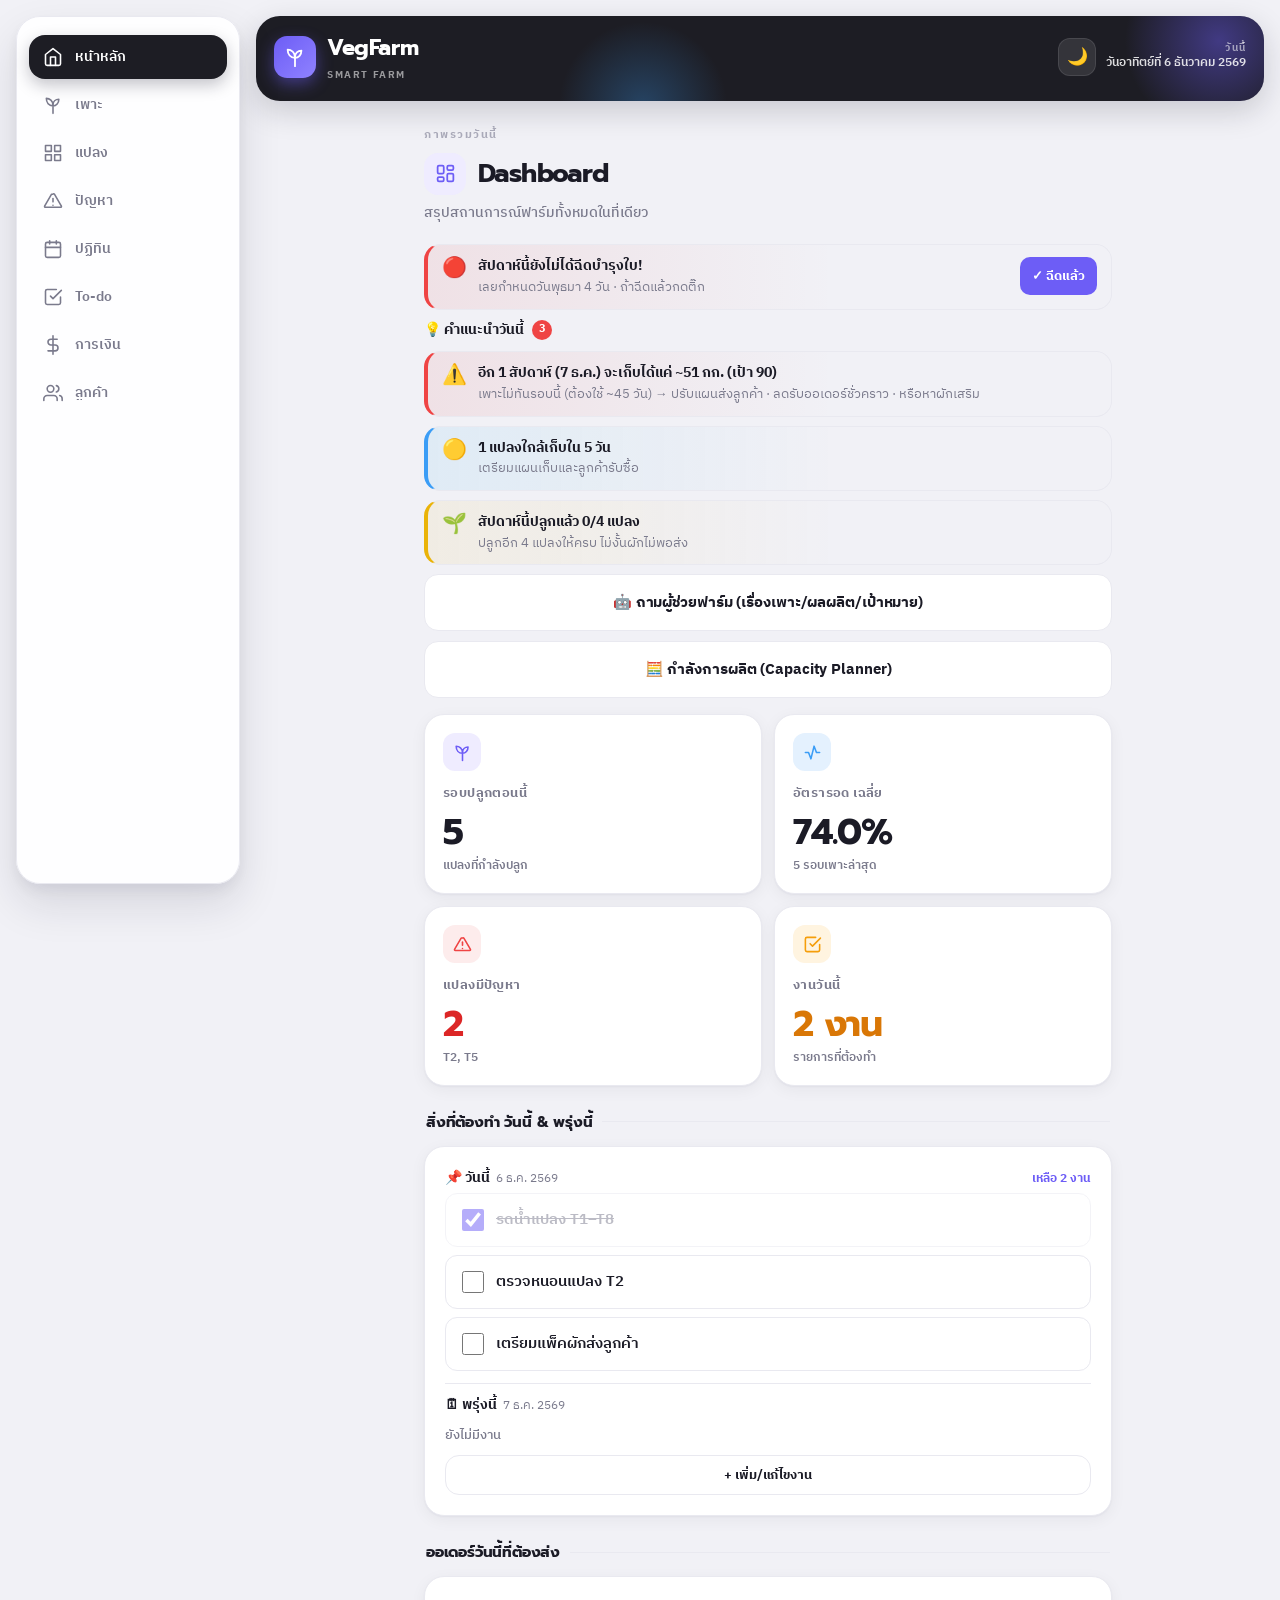
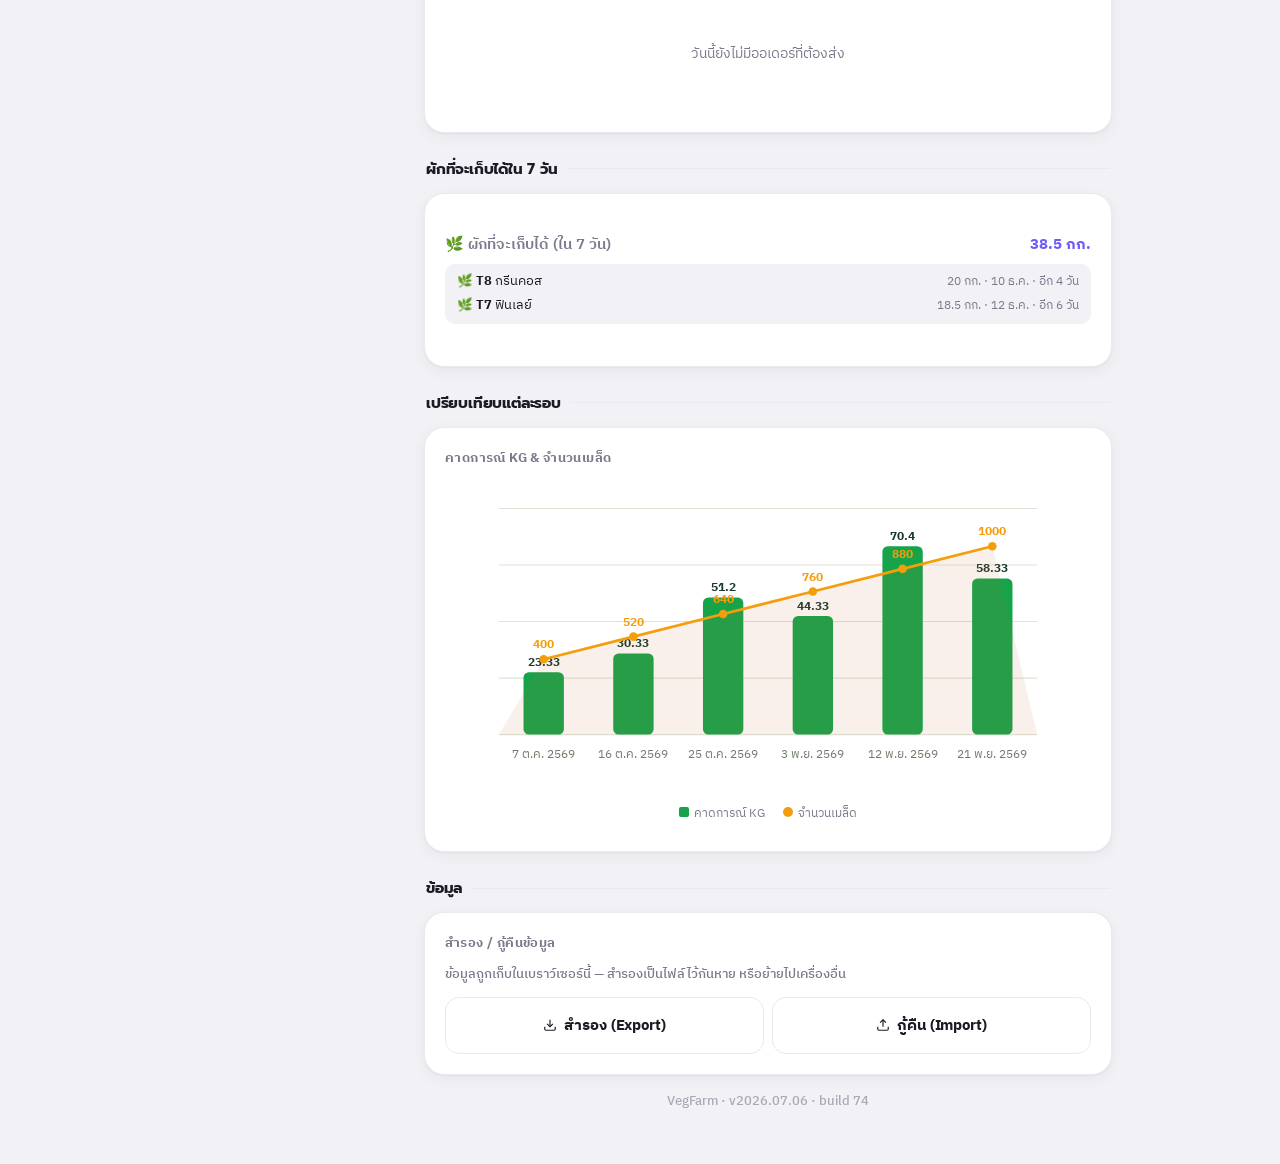
==== commit e2a719b9: "ดีไซน์ใหม่แบบ Soft Dashboard (ตามภาพตัวอย่าง) + โหมดมืด - เพิ่ม css/theme.css (โหลดหลัง style.css) —" ====
--- a/index.html
+++ b/index.html
@@ -3,7 +3,7 @@
 <head>
 <meta charset="UTF-8">
 <meta name="viewport" content="width=device-width, initial-scale=1.0, maximum-scale=1.0">
-<meta name="theme-color" content="#16A34A">
+<meta name="theme-color" content="#1D1D24">
 <title>VegFarm — Smart Farm</title>
 
 <!-- เร่งการเชื่อมต่อปลายทางตั้งแต่ต้น (ลดเวลาโหลดครั้งแรก) -->
@@ -42,8 +42,8 @@
 }
 </script>
 
-<!-- Apply theme before paint (avoids flash). Default = dark unless user chose light. -->
-<script>try{if(localStorage.getItem('vf_theme')!=='light')document.documentElement.setAttribute('data-theme','dark');}catch(e){document.documentElement.setAttribute('data-theme','dark');}</script>
+<!-- Apply theme before paint (avoids flash). Default = light (โทนสว่าง) unless user chose dark. -->
+<script>try{if(localStorage.getItem('vf_theme')==='dark')document.documentElement.setAttribute('data-theme','dark');}catch(e){}</script>
 
 <!-- Fonts: self-hosted (Prompt + IBM Plex Sans Thai) — ทำงานออฟไลน์ -->
 <link rel="stylesheet" href="css/fonts.css">
@@ -53,6 +53,7 @@
 <script defer src="https://cdn.jsdelivr.net/npm/@supabase/supabase-js@2"></script>
 
 <link rel="stylesheet" href="css/style.css?v=58">
+<link rel="stylesheet" href="css/theme.css?v=2">
 </head>
 <body>
 
@@ -1267,7 +1268,7 @@
 <script defer src="js/config.js"></script>
 <script defer src="js/supabase.js?v=14"></script>
 <script defer src="js/dashboard.js?v=33"></script>
-<script defer src="js/seeds.js?v=18"></script>
+<script defer src="js/seeds.js?v=19"></script>
 <script defer src="js/plots.js?v=23"></script>
 <script defer src="js/problems.js?v=11"></script>
 <script defer src="js/foliar.js?v=2"></script>
--- a/css/theme.css
+++ b/css/theme.css
@@ -0,0 +1,250 @@
+/* =============================================================
+   VegFarm — "Soft Dashboard" theme (โหลดหลัง style.css)
+   แนวทาง: พื้นเทาอมม่วงอ่อน · การ์ดขาวมุมโค้ง เงาบาง · สีหลักม่วง-คราม
+   ปุ่มเมนูที่เลือก = แคปซูลดำ · แท็ก/ชิปแบบพาสเทล · โหมดมืดใช้ได้ครบ
+   หมายเหตุ: สีเขียวที่ใช้บอก "เสร็จ/เก็บผัก/ฉีดแล้ว" คงไว้ตามความหมายเดิม
+   ============================================================= */
+
+:root {
+  --primary:      #6D5DF6;
+  --primary-dark: #5444E0;
+  --primary-light:#9D90FF;
+  --lime:         #3B9DF6;
+  --gradient:     linear-gradient(135deg, #6D5DF6 0%, #8F82FF 100%);
+  --gradient-soft:linear-gradient(135deg, #F1EFFF 0%, #EAF3FF 100%);
+
+  --primary-tint:        #EFECFF;
+  --primary-tint-strong: #E0DBFF;
+  --lime-tint:           #E7F2FE;
+  --blue:                #3B9DF6;
+  --blue-tint:           #E4F1FE;
+
+  --accent:       #F59E0B;
+  --accent-tint:  #FFF4E0;
+  --danger:       #EF4444;
+  --danger-tint:  #FDECEC;
+
+  --ink:          #1B1B26;
+  --ink-soft:     #7A7A8C;
+  --ink-faint:    #ABABBA;
+
+  --bg:           #F1F1F6;
+  --paper:        #FFFFFF;
+  --line:         #E9E9F0;
+  --night:        #1D1D24;   /* การ์ด/แคปซูลสีดำ */
+
+  --radius:    20px;
+  --radius-sm: 12px;
+  --radius-lg: 26px;
+  --shadow:    0 1px 2px rgba(24,24,48,.04), 0 4px 16px rgba(24,24,48,.05);
+  --shadow-lg: 0 6px 14px rgba(24,24,48,.06), 0 20px 44px rgba(24,24,48,.12);
+  --shadow-primary: 0 6px 16px rgba(109,93,246,.28);
+}
+
+[data-theme="dark"] {
+  --primary:      #8B7DFF;
+  --primary-dark: #A79DFF;
+  --primary-light:#B3AAFF;
+  --gradient:     linear-gradient(135deg, #7A6BFF 0%, #A093FF 100%);
+  --gradient-soft:linear-gradient(135deg, #1E1B33 0%, #172433 100%);
+  --primary-tint:        #221F3A;
+  --primary-tint-strong: #2D2852;
+  --lime-tint:           #16273A;
+  --blue-tint:           #16273A;
+  --accent-tint:  #2B2414;
+  --danger-tint:  #2E1719;
+  --ink:          #F1F1F7;
+  --ink-soft:     #A1A1B3;
+  --ink-faint:    #6E6E82;
+  --bg:           #0F0F14;
+  --paper:        #18181F;
+  --line:         #272730;
+  --night:        #23232D;
+  --shadow:    0 1px 2px rgba(0,0,0,.35), 0 6px 20px rgba(0,0,0,.35);
+  --shadow-lg: 0 8px 16px rgba(0,0,0,.45), 0 24px 48px rgba(0,0,0,.6);
+  --shadow-primary: 0 6px 16px rgba(139,125,255,.25);
+}
+
+body { background: var(--bg); letter-spacing: 0; }
+
+/* ---------- หัวแอป: การ์ดสีดำ มุมโค้ง (อ่านแถบสถานะ iPhone ได้ทั้ง 2 โหมด) ---------- */
+.top-nav {
+  background: var(--night);
+  border-radius: 0 0 26px 26px;
+  min-height: 0;
+  padding: calc(14px + env(safe-area-inset-top)) 18px 18px;
+  box-shadow: 0 10px 30px rgba(20,20,40,.18);
+}
+.top-nav::before {
+  top: -70px; right: -50px; width: 190px; height: 190px;
+  background: radial-gradient(circle, rgba(109,93,246,.45) 0%, rgba(109,93,246,0) 70%);
+}
+.top-nav::after {
+  bottom: -90px; left: 30%; width: 170px; height: 170px;
+  background: radial-gradient(circle, rgba(59,157,246,.30) 0%, rgba(59,157,246,0) 70%);
+}
+.top-nav .logo { font-weight: 700; letter-spacing: -0.4px; }
+.top-nav .logo-mark {
+  background: var(--gradient);
+  box-shadow: 0 6px 16px rgba(109,93,246,.45);
+  border-radius: 13px;
+}
+.top-nav .logo-sub { color: rgba(255,255,255,.55); letter-spacing: 1.6px; }
+.top-nav .nav-date { color: rgba(255,255,255,.85); }
+.theme-toggle { background: rgba(255,255,255,.10); border: 1px solid rgba(255,255,255,.10); }
+.theme-toggle:hover { background: rgba(255,255,255,.18); }
+[data-theme="dark"] .top-nav { border-bottom: 1px solid var(--line); }
+
+/* ---------- เมนูล่าง: แถบขาว · ปุ่มที่เลือก = แคปซูลดำ ---------- */
+.bottom-nav,
+[data-theme="dark"] .bottom-nav {
+  background: var(--paper);
+  background: color-mix(in srgb, var(--paper) 92%, transparent);
+  border: 1px solid var(--line);
+  box-shadow: var(--shadow-lg);
+  border-radius: 24px;
+}
+.bottom-nav a { color: var(--ink-faint); border-radius: 16px; }
+.bottom-nav a.active { background: var(--night); color: #fff; box-shadow: 0 6px 16px rgba(20,20,40,.25); }
+[data-theme="dark"] .bottom-nav a.active { background: var(--primary); box-shadow: var(--shadow-primary); }
+.bottom-nav a.active .nav-icon { transform: none; }
+
+/* ---------- หัวข้อหน้า ---------- */
+.section-eyebrow { color: var(--ink-faint); letter-spacing: 1.5px; font-weight: 700; }
+.section-title { font-weight: 700; letter-spacing: -0.6px; font-size: 26px; }
+.section-title .title-icon {
+  background: var(--primary-tint) !important;
+  color: var(--primary) !important;
+  box-shadow: none !important;
+  border-radius: 14px;
+}
+.section-sub { color: var(--ink-soft); }
+
+/* หัวข้อย่อย = ข้อความหนาชิดซ้าย (แบบหัวการ์ด) */
+.growth-divider { margin: 24px 2px 12px; }
+.growth-divider::before { display: none; }
+.growth-divider .gd-label {
+  font-size: 15px; font-weight: 700; letter-spacing: -0.2px; text-transform: none;
+  color: var(--ink);
+}
+
+/* ---------- การ์ด ---------- */
+.card, .stat-card, .kpi-card, .plots-summary .ps-item {
+  background: var(--paper);
+  border: 1px solid var(--line);
+  box-shadow: var(--shadow);
+}
+.card { border-radius: var(--radius); }
+.card-title { color: var(--ink-soft); letter-spacing: .4px; text-transform: none; font-size: 13px; font-weight: 700; }
+.card-value { font-weight: 700; letter-spacing: -1px; }
+
+/* การ์ดสถิติ: ไอคอนพาสเทล ไม่มีแถบสีด้านบน */
+.stat-card::before, .stat-card::after { display: none !important; }
+.stat-card .stat-icon { background: var(--primary-tint); color: var(--primary); box-shadow: none; }
+.stat-card.accent .stat-icon { background: var(--blue-tint); color: var(--blue); box-shadow: none; }
+.stat-card.warn .stat-icon   { background: var(--accent-tint); color: var(--accent); box-shadow: none; }
+.stat-card.danger .stat-icon { background: var(--danger-tint); color: var(--danger); box-shadow: none; }
+.stat-card .card-value        { color: var(--ink); }
+.stat-card.accent .card-value { color: var(--ink); }
+
+/* KPI การเงิน: จุดสีแทนแถบด้านบน */
+.kpi-card { border-top: 1px solid var(--line) !important; position: relative; }
+.kpi-card::after { content: ''; position: absolute; top: 16px; right: 16px; width: 8px; height: 8px; border-radius: 50%; background: var(--primary); }
+.kpi-card.income-card::after  { background: #22A06B; }
+.kpi-card.expense-card::after { background: var(--accent); }
+.kpi-card.profit-card::after  { background: var(--primary); }
+.kpi-card.margin-card::after  { background: var(--blue); }
+
+/* การ์ดกำไรเด่น (การเงิน) = การ์ดดำ */
+.fin-hero, .fin-hero.negative {
+  background: var(--night);
+  box-shadow: 0 10px 28px rgba(20,20,40,.22);
+}
+.fin-hero::after { background: radial-gradient(circle, rgba(109,93,246,.45), rgba(109,93,246,0) 70%); }
+.fin-hero.negative .fin-hero-profit { color: #FF8A8A; }
+[data-theme="dark"] .fin-hero { border: 1px solid var(--line); }
+
+/* ---------- ฟอร์ม ---------- */
+.form-control { background: var(--bg); border: 1.5px solid var(--line); border-radius: var(--radius-sm); }
+.form-control:focus { border-color: var(--primary); box-shadow: 0 0 0 4px color-mix(in srgb, var(--primary) 16%, transparent); background: var(--paper); }
+.form-label { font-weight: 600; }
+
+/* ชิปเลือก (ชนิดผัก/ประเภทปัญหา ฯลฯ) — เลือกแล้วเป็นพาสเทลม่วง */
+.checkbox-item { border-radius: 999px; }
+.checkbox-item.checked {
+  background: var(--primary-tint) !important;
+  color: var(--primary) !important;
+  border-color: color-mix(in srgb, var(--primary) 35%, transparent) !important;
+  box-shadow: none !important;
+}
+.weather-option.selected {
+  background: var(--primary-tint) !important;
+  border-color: color-mix(in srgb, var(--primary) 40%, transparent) !important;
+  color: var(--ink) !important;
+  box-shadow: none !important;
+}
+
+/* ---------- ปุ่ม ---------- */
+.btn { border-radius: 14px; font-weight: 700; }
+.btn-primary { background: var(--primary); box-shadow: var(--shadow-primary); }
+.btn-outline { background: var(--paper); border: 1.5px solid var(--line); color: var(--ink); }
+.btn-outline:active { background: var(--bg); }
+
+/* ป้ายรหัสแปลง (T1…) และแท็ก = พาสเทลม่วงแบบสถานะ "In progress" */
+.badge-green { background: var(--primary-tint); color: var(--primary); }
+.badge { font-weight: 700; }
+
+/* ---------- ปฏิทิน ---------- */
+.cal-day.today { background: var(--night); }
+[data-theme="dark"] .cal-day.today { background: var(--primary); }
+
+/* ---------- แถบความคืบหน้าเป้าหมาย ---------- */
+.goal-bar { background: var(--bg); }
+.goal-bar-fill { background: linear-gradient(90deg, var(--blue), var(--primary)); }
+
+/* ---------- ป๊อปอัพ ---------- */
+.modal-sheet { border-radius: 26px 26px 0 0; background: var(--paper); }
+.modal-x { background: var(--bg); color: var(--ink-soft); }
+
+/* ---------- คำแนะนำ ---------- */
+.advice-card { border-radius: 16px; }
+.advice-card.info { border-left-color: var(--blue); }
+
+/* ---------- หน้าล็อกอิน ---------- */
+.login-logo { background: var(--gradient) !important; box-shadow: var(--shadow-primary) !important; }
+
+/* =============================================================
+   จอใหญ่ (แท็บเล็ต/คอม): เมนูเป็นแถบด้านซ้ายแบบในภาพตัวอย่าง
+   ============================================================= */
+@media (min-width: 1024px) {
+  body { padding-bottom: 32px; padding-left: 256px; }
+  .top-nav { margin: 16px 16px 0 0; border-radius: 24px; }
+  .bottom-nav {
+    top: 16px; bottom: 16px; left: 16px; right: auto;
+    width: 224px; height: auto; max-width: none; margin: 0;
+    flex-direction: column; justify-content: flex-start; gap: 4px;
+    padding: 18px 12px; border-radius: 24px;
+  }
+  .bottom-nav a {
+    flex: 0 0 auto; flex-direction: row; justify-content: flex-start;
+    gap: 12px; padding: 12px 14px; margin: 0;
+    color: var(--ink-soft);
+  }
+  .bottom-nav a .nav-label { font-size: 14px; font-weight: 600; }
+  .bottom-nav a .nav-icon { width: 20px; height: 20px; }
+  .bottom-nav a:hover:not(.active) { background: var(--bg); color: var(--ink); }
+  .page-content { max-width: 720px; padding-top: 26px; }
+}
+
+/* ---------- สีประจำตัวคนเพาะ (คงเดิม): มาริโอ้ = เขียว · 애플 = เหลือง ---------- */
+.sower-chip.sower-palm.active { background: #16A34A; border-color: #16A34A; box-shadow: 0 4px 12px rgba(22,163,74,.3); }
+
+/* ---------- หัวแอปบนมือถือ: เว้นระยะโลโก้กับปุ่ม ---------- */
+.top-nav-row { gap: 10px; }
+.top-nav .logo { min-width: 0; flex: none; }
+.nav-right { gap: 10px; min-width: 0; }
+@media (max-width: 420px) {
+  .top-nav .logo { font-size: 20px; gap: 9px; }
+  .top-nav .logo-mark { width: 38px; height: 38px; }
+  .top-nav .nav-date { font-size: 11px; }
+}
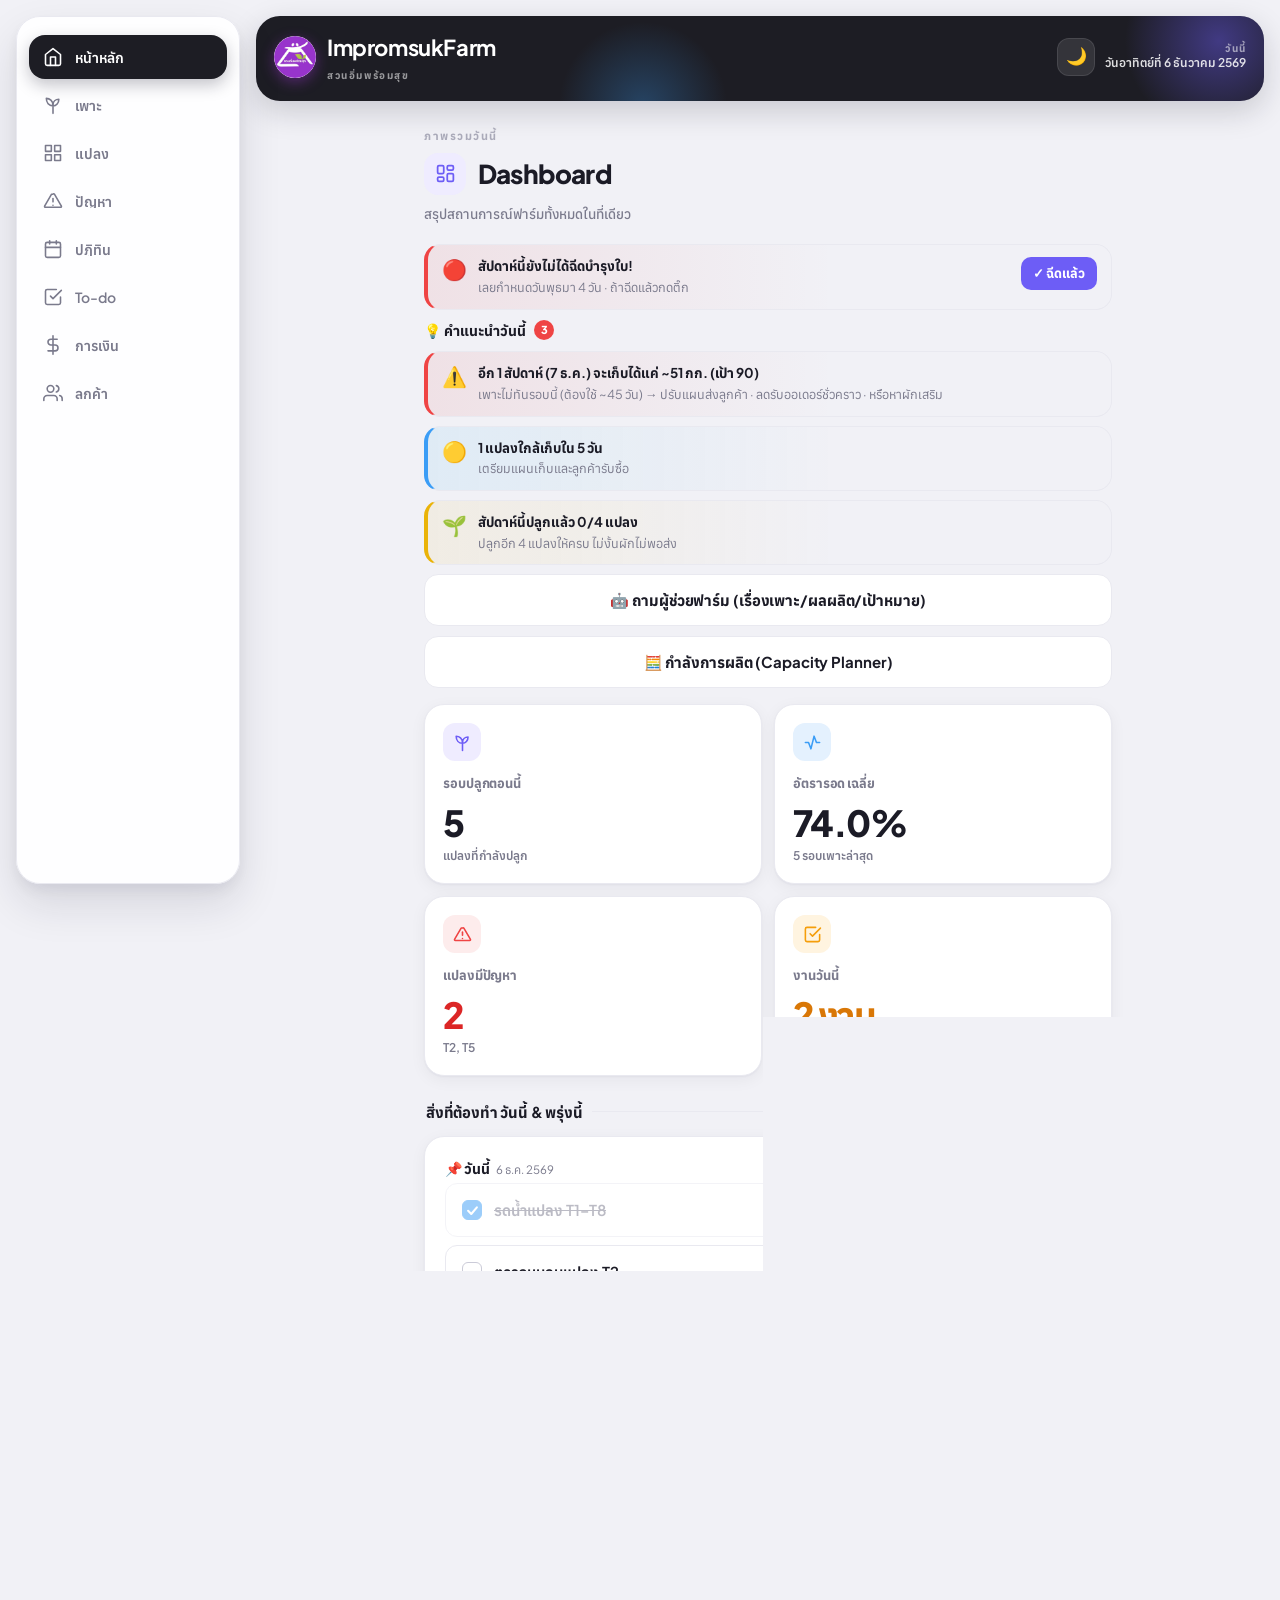
==== commit d2b9aa91: "แบรนด์ใหม่ ImpromsukFarm (สวนอิ่มพร้อมสุข) + ตัวอักษร/checkbox/กราฟแบบโมเดิร์น - ไอคอนแอปใหม่จากโลโก" ====
--- a/index.html
+++ b/index.html
@@ -4,7 +4,7 @@
 <meta charset="UTF-8">
 <meta name="viewport" content="width=device-width, initial-scale=1.0, maximum-scale=1.0">
 <meta name="theme-color" content="#1D1D24">
-<title>VegFarm — Smart Farm</title>
+<title>ImpromsukFarm — สวนอิ่มพร้อมสุข</title>
 
 <!-- เร่งการเชื่อมต่อปลายทางตั้งแต่ต้น (ลดเวลาโหลดครั้งแรก) -->
 <link rel="preconnect" href="https://cdn.jsdelivr.net" crossorigin>
@@ -13,13 +13,13 @@
 
 <!-- PWA -->
 <link rel="manifest" href="manifest.json">
-<link rel="apple-touch-icon" href="icons/apple-touch-icon.png?v=2">
-<link rel="apple-touch-icon" sizes="180x180" href="icons/apple-touch-icon.png?v=2">
-<link rel="icon" type="image/png" href="icons/icon-192.png?v=2">
+<link rel="apple-touch-icon" href="icons/apple-touch-icon.png?v=3">
+<link rel="apple-touch-icon" sizes="180x180" href="icons/apple-touch-icon.png?v=3">
+<link rel="icon" type="image/png" href="icons/icon-192.png?v=3">
 <meta name="mobile-web-app-capable" content="yes">
 <meta name="apple-mobile-web-app-capable" content="yes">
 <meta name="apple-mobile-web-app-status-bar-style" content="black-translucent">
-<meta name="apple-mobile-web-app-title" content="VegFarm">
+<meta name="apple-mobile-web-app-title" content="ImpromsukFarm">
 <script>
 // ลงทะเบียน service worker + อัปเดตอัตโนมัติ (เจอเวอร์ชันใหม่ → รีโหลดให้เอง กันแคชค้าง)
 if('serviceWorker' in navigator){
@@ -46,26 +46,22 @@
 <script>try{if(localStorage.getItem('vf_theme')==='dark')document.documentElement.setAttribute('data-theme','dark');}catch(e){}</script>
 
 <!-- Fonts: self-hosted (Prompt + IBM Plex Sans Thai) — ทำงานออฟไลน์ -->
-<link rel="stylesheet" href="css/fonts.css">
+<link rel="stylesheet" href="css/fonts.css?v=2">
 
 <!-- Supabase client (ใช้ก็ต่อเมื่อ js/config.js ถูกตั้งค่า; ออฟไลน์ก็ข้ามได้)
      defer = ไม่บล็อกการแสดงผล แต่ยังรันก่อนสคริปต์ของแอป (ตามลำดับเอกสาร) -->
 <script defer src="https://cdn.jsdelivr.net/npm/@supabase/supabase-js@2"></script>
 
 <link rel="stylesheet" href="css/style.css?v=58">
-<link rel="stylesheet" href="css/theme.css?v=2">
+<link rel="stylesheet" href="css/theme.css?v=3">
 </head>
 <body>
 
 <!-- ===== LOGIN SCREEN (cloud mode only) ===== -->
 <div id="login-screen">
   <div class="login-card">
-    <div class="login-logo">
-      <svg viewBox="0 0 24 24" fill="none" stroke="#fff" stroke-width="2" stroke-linecap="round" stroke-linejoin="round">
-        <path d="M12 22V12"/><path d="M12 12C12 7 8 4 4 4C4 9 7 13 12 13"/><path d="M12 12C12 8 15 5 19 5C19 9.5 16 13 12 13"/>
-      </svg>
-    </div>
-    <div class="login-title">VegFarm</div>
+    <div class="login-logo"><img src="icons/logo.png?v=3" alt="สวนอิ่มพร้อมสุข"></div>
+    <div class="login-title">ImpromsukFarm</div>
     <div class="login-sub">เข้าสู่ระบบเพื่อจัดการฟาร์ม</div>
     <input id="login-email" type="text" class="form-control" placeholder="ชื่อผู้ใช้" autocomplete="username">
     <input id="login-password" type="password" class="form-control" placeholder="รหัสผ่าน" autocomplete="current-password" onkeydown="if(event.key==='Enter')vfSignIn()">
@@ -78,13 +74,8 @@
 <div class="top-nav">
   <div class="top-nav-row">
     <div class="logo">
-      <span class="logo-mark">
-        <svg viewBox="0 0 24 24" fill="none" stroke-width="2" stroke-linecap="round" stroke-linejoin="round">
-          <path d="M12 22V12"/><path d="M12 12C12 7 8 4 4 4C4 9 7 13 12 13"/>
-          <path d="M12 12C12 8 15 5 19 5C19 9.5 16 13 12 13"/>
-        </svg>
-      </span>
-      <span>VegFarm<span class="logo-sub">Smart Farm</span></span>
+      <span class="logo-mark"><img src="icons/logo.png?v=3" alt="สวนอิ่มพร้อมสุข"></span>
+      <span>ImpromsukFarm<span class="logo-sub">สวนอิ่มพร้อมสุข</span></span>
     </div>
     <div class="nav-right">
       <button id="theme-toggle" class="theme-toggle" onclick="toggleTheme()" aria-label="สลับธีมสว่าง/มืด">🌙</button>
@@ -197,7 +188,7 @@
       </div>
     </div>
 
-    <div class="text-sub" style="text-align:center;margin-top:16px;opacity:.6" id="app-version">VegFarm</div>
+    <div class="text-sub" style="text-align:center;margin-top:16px;opacity:.6" id="app-version">ImpromsukFarm</div>
   </div>
 </div>
 
@@ -1266,18 +1257,18 @@
 
 <!-- ===== SCRIPTS (defer = โหลดขนานกัน ไม่บล็อกการแสดงผล รันตามลำดับ) ===== -->
 <script defer src="js/config.js"></script>
-<script defer src="js/supabase.js?v=14"></script>
-<script defer src="js/dashboard.js?v=33"></script>
+<script defer src="js/supabase.js?v=15"></script>
+<script defer src="js/dashboard.js?v=34"></script>
 <script defer src="js/seeds.js?v=19"></script>
 <script defer src="js/plots.js?v=23"></script>
 <script defer src="js/problems.js?v=11"></script>
 <script defer src="js/foliar.js?v=2"></script>
 <script defer src="js/calendar.js?v=5"></script>
-<script defer src="js/todos.js?v=4"></script>
-<script defer src="js/finance.js?v=16"></script>
-<script defer src="js/customers.js?v=10"></script>
+<script defer src="js/todos.js?v=5"></script>
+<script defer src="js/finance.js?v=18"></script>
+<script defer src="js/customers.js?v=11"></script>
 <script defer src="js/assistant.js?v=12"></script>
 <script defer src="js/capacity.js?v=3"></script>
-<script defer src="js/app.js?v=12"></script>
+<script defer src="js/app.js?v=13"></script>
 </body>
 </html>
--- a/css/fonts.css
+++ b/css/fonts.css
@@ -17,3 +17,14 @@
 @font-face{font-family:'IBM Plex Sans Thai';font-style:normal;font-weight:600;font-display:swap;src:url('fonts/ibm-plex-sans-thai-thai-600-normal.woff2') format('woff2');unicode-range:U+0E01-0E5B,U+200C-200D,U+25CC;}
 @font-face{font-family:'IBM Plex Sans Thai';font-style:normal;font-weight:700;font-display:swap;src:url('fonts/ibm-plex-sans-thai-latin-700-normal.woff2') format('woff2');unicode-range:U+0000-00FF,U+0131,U+0152-0153,U+02BB-02BC,U+02C6,U+02DA,U+02DC,U+0304,U+0308,U+0329,U+2000-206F,U+2074,U+20AC,U+2122,U+2191,U+2193,U+2212,U+2215,U+FEFF,U+FFFD;}
 @font-face{font-family:'IBM Plex Sans Thai';font-style:normal;font-weight:700;font-display:swap;src:url('fonts/ibm-plex-sans-thai-thai-700-normal.woff2') format('woff2');unicode-range:U+0E01-0E5B,U+200C-200D,U+25CC;}
+
+/* ดีไซน์ใหม่: Plus Jakarta Sans (ตัวอังกฤษ/ตัวเลข) + Anuphan (ตัวไทย) — OFL, ดู LICENSE-*.txt */
+@font-face{font-family:'Plus Jakarta Sans';font-style:normal;font-weight:400;font-display:swap;src:url('fonts/plus-jakarta-sans-latin-400-normal.woff2') format('woff2');unicode-range:U+0000-00FF,U+0131,U+0152-0153,U+02BB-02BC,U+02C6,U+02DA,U+02DC,U+0304,U+0308,U+0329,U+2000-206F,U+2074,U+20AC,U+2122,U+2191,U+2193,U+2212,U+2215,U+FEFF,U+FFFD;}
+@font-face{font-family:'Plus Jakarta Sans';font-style:normal;font-weight:500;font-display:swap;src:url('fonts/plus-jakarta-sans-latin-500-normal.woff2') format('woff2');unicode-range:U+0000-00FF,U+0131,U+0152-0153,U+02BB-02BC,U+02C6,U+02DA,U+02DC,U+0304,U+0308,U+0329,U+2000-206F,U+2074,U+20AC,U+2122,U+2191,U+2193,U+2212,U+2215,U+FEFF,U+FFFD;}
+@font-face{font-family:'Plus Jakarta Sans';font-style:normal;font-weight:600;font-display:swap;src:url('fonts/plus-jakarta-sans-latin-600-normal.woff2') format('woff2');unicode-range:U+0000-00FF,U+0131,U+0152-0153,U+02BB-02BC,U+02C6,U+02DA,U+02DC,U+0304,U+0308,U+0329,U+2000-206F,U+2074,U+20AC,U+2122,U+2191,U+2193,U+2212,U+2215,U+FEFF,U+FFFD;}
+@font-face{font-family:'Plus Jakarta Sans';font-style:normal;font-weight:700;font-display:swap;src:url('fonts/plus-jakarta-sans-latin-700-normal.woff2') format('woff2');unicode-range:U+0000-00FF,U+0131,U+0152-0153,U+02BB-02BC,U+02C6,U+02DA,U+02DC,U+0304,U+0308,U+0329,U+2000-206F,U+2074,U+20AC,U+2122,U+2191,U+2193,U+2212,U+2215,U+FEFF,U+FFFD;}
+@font-face{font-family:'Plus Jakarta Sans';font-style:normal;font-weight:800;font-display:swap;src:url('fonts/plus-jakarta-sans-latin-800-normal.woff2') format('woff2');unicode-range:U+0000-00FF,U+0131,U+0152-0153,U+02BB-02BC,U+02C6,U+02DA,U+02DC,U+0304,U+0308,U+0329,U+2000-206F,U+2074,U+20AC,U+2122,U+2191,U+2193,U+2212,U+2215,U+FEFF,U+FFFD;}
+@font-face{font-family:'Anuphan';font-style:normal;font-weight:400;font-display:swap;src:url('fonts/anuphan-thai-400-normal.woff2') format('woff2');unicode-range:U+0E01-0E5B,U+200C-200D,U+25CC;}
+@font-face{font-family:'Anuphan';font-style:normal;font-weight:500;font-display:swap;src:url('fonts/anuphan-thai-500-normal.woff2') format('woff2');unicode-range:U+0E01-0E5B,U+200C-200D,U+25CC;}
+@font-face{font-family:'Anuphan';font-style:normal;font-weight:600;font-display:swap;src:url('fonts/anuphan-thai-600-normal.woff2') format('woff2');unicode-range:U+0E01-0E5B,U+200C-200D,U+25CC;}
+@font-face{font-family:'Anuphan';font-style:normal;font-weight:700;font-display:swap;src:url('fonts/anuphan-thai-700-normal.woff2') format('woff2');unicode-range:U+0E01-0E5B,U+200C-200D,U+25CC;}
--- a/css/theme.css
+++ b/css/theme.css
@@ -248,3 +248,65 @@
   .top-nav .logo-mark { width: 38px; height: 38px; }
   .top-nav .nav-date { font-size: 11px; }
 }
+
+/* =============================================================
+   ตัวอักษร: Plus Jakarta Sans (อังกฤษ/ตัวเลข) + Anuphan (ไทย) — โมเดิร์น อ่านง่าย
+   ============================================================= */
+:root {
+  --font-display: 'Plus Jakarta Sans', 'Anuphan', -apple-system, BlinkMacSystemFont, 'Segoe UI', 'Noto Sans Thai', sans-serif;
+  --font-body:    'Plus Jakarta Sans', 'Anuphan', -apple-system, BlinkMacSystemFont, 'Segoe UI', 'Noto Sans Thai', sans-serif;
+}
+body { font-feature-settings: 'tnum' 0; }
+.card-value, .kpi-val, .ps-num, .fin-hero-profit, .deliv-kg, .pe-amt { font-variant-numeric: tabular-nums; }
+.section-title { font-weight: 800; letter-spacing: -0.8px; }
+.card-value { font-weight: 800; letter-spacing: -1.2px; }
+.gd-label, .card-title, .form-label, .btn { letter-spacing: -0.1px; }
+
+/* ---------- โลโก้สวนอิ่มพร้อมสุข ---------- */
+.top-nav .logo-mark { background: #fff; padding: 0; overflow: hidden; border-radius: 50%; box-shadow: 0 4px 14px rgba(151,52,202,.45); }
+.top-nav .logo-mark img { width: 100%; height: 100%; display: block; }
+.login-logo { width: 84px !important; height: 84px !important; border-radius: 50% !important; overflow: hidden; background: #fff !important; }
+.login-logo img { width: 100%; height: 100%; display: block; }
+
+/* =============================================================
+   Checkbox / Radio แบบโมเดิร์น (สี่เหลี่ยมมุมมน · ติ๊กแล้วเป็นสีฟ้า + เครื่องหมายถูกสีขาว)
+   ============================================================= */
+input[type="checkbox"], input[type="radio"] {
+  -webkit-appearance: none; appearance: none;
+  width: 20px; height: 20px; margin: 0; flex: none; cursor: pointer;
+  border: 1.5px solid #CBCBD8; background-color: var(--paper);
+  transition: background-color .15s ease, border-color .15s ease, box-shadow .15s ease;
+  vertical-align: middle;
+}
+[data-theme="dark"] input[type="checkbox"], [data-theme="dark"] input[type="radio"] { border-color: #45455A; }
+input[type="checkbox"] { border-radius: 6px; }
+input[type="checkbox"]:checked {
+  background-color: var(--blue); border-color: var(--blue);
+  background-image: url("data:image/svg+xml,%3Csvg xmlns='http://www.w3.org/2000/svg' viewBox='0 0 24 24' fill='none' stroke='white' stroke-width='3.4' stroke-linecap='round' stroke-linejoin='round'%3E%3Cpolyline points='5 12.5 10 17.5 19 7'/%3E%3C/svg%3E");
+  background-size: 15px 15px; background-position: center; background-repeat: no-repeat;
+}
+input[type="radio"] { border-radius: 50%; }
+input[type="radio"]:checked { border: 6px solid var(--primary); background-color: #fff; }
+input[type="checkbox"]:focus-visible, input[type="radio"]:focus-visible { box-shadow: 0 0 0 4px var(--primary-tint-strong); outline: none; }
+.todo-check { width: 22px; height: 22px; }
+/* ช่องติ๊กออเดอร์ในหน้าแรก (เป็น span) ให้หน้าตาเดียวกัน */
+.dash-ord-check { border: 1.5px solid #CBCBD8; border-radius: 6px; width: 22px; height: 22px; }
+[data-theme="dark"] .dash-ord-check { border-color: #45455A; }
+.dash-ord-check.on {
+  background: var(--blue) url("data:image/svg+xml,%3Csvg xmlns='http://www.w3.org/2000/svg' viewBox='0 0 24 24' fill='none' stroke='white' stroke-width='3.4' stroke-linecap='round' stroke-linejoin='round'%3E%3Cpolyline points='5 12.5 10 17.5 19 7'/%3E%3C/svg%3E") center/15px no-repeat;
+  border-color: var(--blue); font-size: 0; color: transparent;
+}
+
+/* ---------- ชิปสถานะแบบในภาพ (Done = เขียวพาสเทล · To do = เทา) ---------- */
+.status-pill { font-size: 11px; font-weight: 700; padding: 4px 11px; border-radius: 999px; }
+.status-pill.done-pill { background: #E2F6EA; color: #1E9E5A; border: none; }
+.status-pill.wait-pill { background: var(--bg); color: var(--ink-soft); border: 1px solid var(--line); }
+[data-theme="dark"] .status-pill.done-pill { background: #143024; color: #4ADE80; }
+.status-pill.done-pill::before, .status-pill.wait-pill::before {
+  content: ''; display: inline-block; width: 6px; height: 6px; border-radius: 50%; margin-right: 6px; vertical-align: 1px; background: currentColor;
+}
+
+/* ---------- กราฟ ---------- */
+.vf-chart { width: 100%; height: auto; display: block; font-family: var(--font-body); overflow: visible; }
+.vf-legend { display: flex; justify-content: center; gap: 16px; margin-top: 10px; font-size: 12px; color: var(--ink-soft); font-weight: 600; flex-wrap: wrap; }
+.vf-legend i { display: inline-block; width: 9px; height: 9px; border-radius: 50%; margin-right: 6px; vertical-align: 0; }
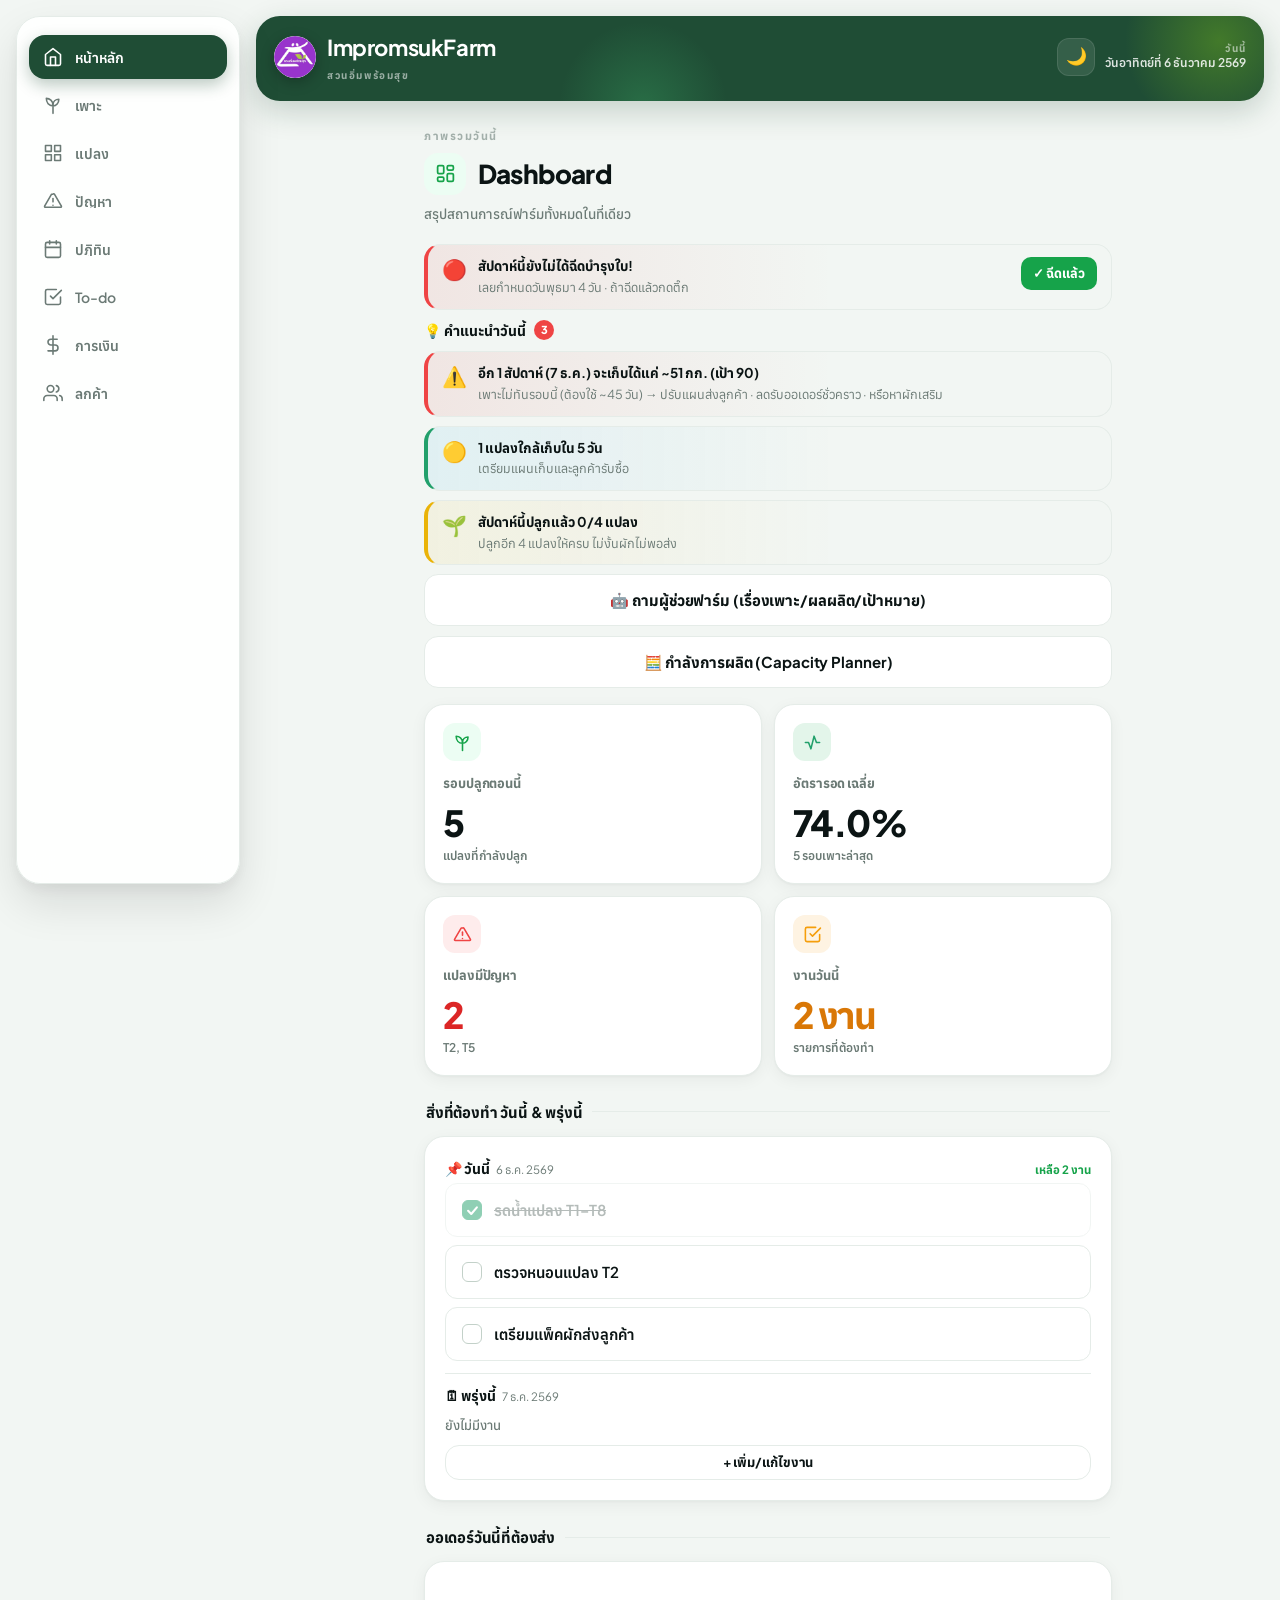
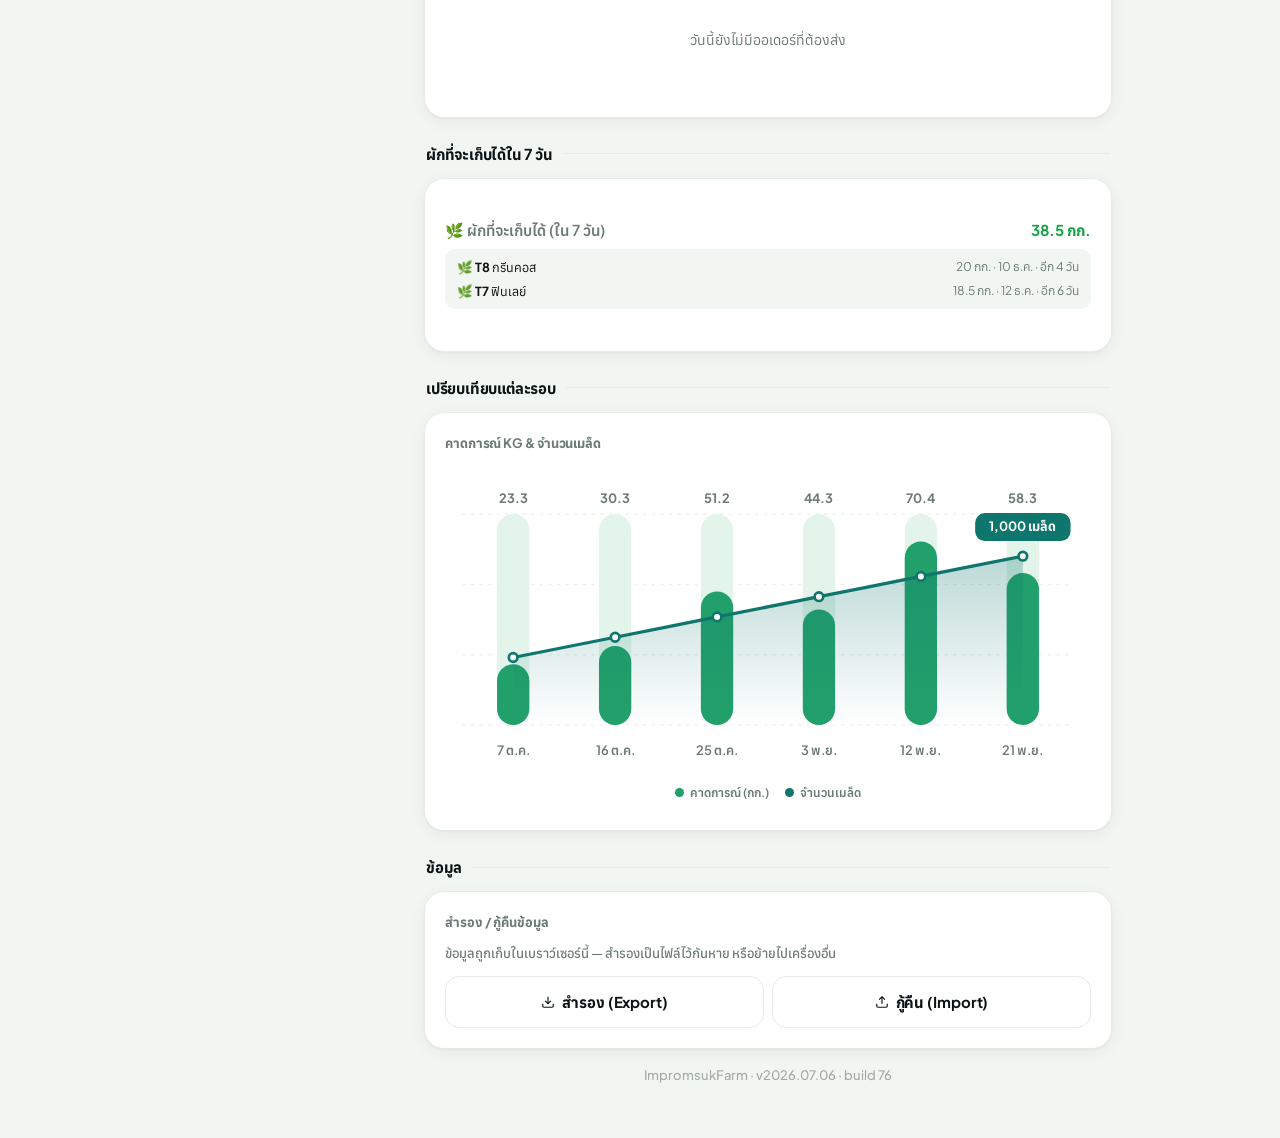
==== commit 22d9830d: "เปลี่ยนชุดสีทั้งแอปกลับเป็นโทนเขียวสบายตา (คงรูปแบบดีไซน์ใหม่) - สีหลักเขียว #16A34A · พื้นเทาอมเขีย" ====
--- a/index.html
+++ b/index.html
@@ -3,7 +3,7 @@
 <head>
 <meta charset="UTF-8">
 <meta name="viewport" content="width=device-width, initial-scale=1.0, maximum-scale=1.0">
-<meta name="theme-color" content="#1D1D24">
+<meta name="theme-color" content="#1F4D35">
 <title>ImpromsukFarm — สวนอิ่มพร้อมสุข</title>
 
 <!-- เร่งการเชื่อมต่อปลายทางตั้งแต่ต้น (ลดเวลาโหลดครั้งแรก) -->
@@ -53,7 +53,7 @@
 <script defer src="https://cdn.jsdelivr.net/npm/@supabase/supabase-js@2"></script>
 
 <link rel="stylesheet" href="css/style.css?v=58">
-<link rel="stylesheet" href="css/theme.css?v=3">
+<link rel="stylesheet" href="css/theme.css?v=4">
 </head>
 <body>
 
@@ -1258,17 +1258,17 @@
 <!-- ===== SCRIPTS (defer = โหลดขนานกัน ไม่บล็อกการแสดงผล รันตามลำดับ) ===== -->
 <script defer src="js/config.js"></script>
 <script defer src="js/supabase.js?v=15"></script>
-<script defer src="js/dashboard.js?v=34"></script>
+<script defer src="js/dashboard.js?v=35"></script>
 <script defer src="js/seeds.js?v=19"></script>
 <script defer src="js/plots.js?v=23"></script>
 <script defer src="js/problems.js?v=11"></script>
 <script defer src="js/foliar.js?v=2"></script>
 <script defer src="js/calendar.js?v=5"></script>
 <script defer src="js/todos.js?v=5"></script>
-<script defer src="js/finance.js?v=18"></script>
+<script defer src="js/finance.js?v=19"></script>
 <script defer src="js/customers.js?v=11"></script>
 <script defer src="js/assistant.js?v=12"></script>
 <script defer src="js/capacity.js?v=3"></script>
-<script defer src="js/app.js?v=13"></script>
+<script defer src="js/app.js?v=14"></script>
 </body>
 </html>
--- a/css/theme.css
+++ b/css/theme.css
@@ -1,68 +1,72 @@
 /* =============================================================
    VegFarm — "Soft Dashboard" theme (โหลดหลัง style.css)
-   แนวทาง: พื้นเทาอมม่วงอ่อน · การ์ดขาวมุมโค้ง เงาบาง · สีหลักม่วง-คราม
+   แนวทาง: พื้นเทาอมเขียวอ่อน · การ์ดขาวมุมโค้ง เงาบาง · สีหลักเขียวสบายตา
    ปุ่มเมนูที่เลือก = แคปซูลดำ · แท็ก/ชิปแบบพาสเทล · โหมดมืดใช้ได้ครบ
    หมายเหตุ: สีเขียวที่ใช้บอก "เสร็จ/เก็บผัก/ฉีดแล้ว" คงไว้ตามความหมายเดิม
    ============================================================= */
 
 :root {
-  --primary:      #6D5DF6;
-  --primary-dark: #5444E0;
-  --primary-light:#9D90FF;
-  --lime:         #3B9DF6;
-  --gradient:     linear-gradient(135deg, #6D5DF6 0%, #8F82FF 100%);
-  --gradient-soft:linear-gradient(135deg, #F1EFFF 0%, #EAF3FF 100%);
-
-  --primary-tint:        #EFECFF;
-  --primary-tint-strong: #E0DBFF;
-  --lime-tint:           #E7F2FE;
-  --blue:                #3B9DF6;
-  --blue-tint:           #E4F1FE;
+  /* โทนเขียวสบายตา (แบบเดิม) — คงรูปแบบดีไซน์ใหม่ */
+  --primary:      #16A34A;
+  --primary-dark: #15803D;
+  --primary-light:#6CCF94;
+  --lime:         #65A30D;
+  --gradient:     linear-gradient(135deg, #16A34A 0%, #65A30D 100%);
+  --gradient-soft:linear-gradient(135deg, #ECFDF3 0%, #F7FEE7 100%);
+
+  --primary-tint:        #ECFDF3;
+  --primary-tint-strong: #D1FAE5;
+  --lime-tint:           #F7FEE7;
+  --blue:                #22A06B;   /* แท่งกราฟ / checkbox (เขียวสด) */
+  --blue-tint:           #E3F5EA;
+  --chart-line:          #0F766E;   /* เส้นกราฟ (เขียวอมฟ้าเข้ม) */
 
   --accent:       #F59E0B;
-  --accent-tint:  #FFF4E0;
+  --accent-tint:  #FEF3E2;
   --danger:       #EF4444;
-  --danger-tint:  #FDECEC;
-
-  --ink:          #1B1B26;
-  --ink-soft:     #7A7A8C;
-  --ink-faint:    #ABABBA;
-
-  --bg:           #F1F1F6;
+  --danger-tint:  #FEECEC;
+
+  --ink:          #0B1414;
+  --ink-soft:     #6B7A75;
+  --ink-faint:    #A3B0AB;
+
+  --bg:           #F2F6F3;
   --paper:        #FFFFFF;
-  --line:         #E9E9F0;
-  --night:        #1D1D24;   /* การ์ด/แคปซูลสีดำ */
+  --line:         #E5ECE8;
+  --night:        #1F4D35;   /* หัวแอป/แคปซูลเมนู = เขียวเข้ม */
 
   --radius:    20px;
   --radius-sm: 12px;
   --radius-lg: 26px;
-  --shadow:    0 1px 2px rgba(24,24,48,.04), 0 4px 16px rgba(24,24,48,.05);
-  --shadow-lg: 0 6px 14px rgba(24,24,48,.06), 0 20px 44px rgba(24,24,48,.12);
-  --shadow-primary: 0 6px 16px rgba(109,93,246,.28);
+  --shadow:    0 1px 2px rgba(11,20,20,.03), 0 4px 16px rgba(11,20,20,.05);
+  --shadow-lg: 0 6px 14px rgba(11,20,20,.05), 0 20px 44px rgba(11,20,20,.11);
+  --shadow-primary: 0 6px 16px rgba(22,163,74,.28);
 }
 
 [data-theme="dark"] {
-  --primary:      #8B7DFF;
-  --primary-dark: #A79DFF;
-  --primary-light:#B3AAFF;
-  --gradient:     linear-gradient(135deg, #7A6BFF 0%, #A093FF 100%);
-  --gradient-soft:linear-gradient(135deg, #1E1B33 0%, #172433 100%);
-  --primary-tint:        #221F3A;
-  --primary-tint-strong: #2D2852;
-  --lime-tint:           #16273A;
-  --blue-tint:           #16273A;
-  --accent-tint:  #2B2414;
-  --danger-tint:  #2E1719;
-  --ink:          #F1F1F7;
-  --ink-soft:     #A1A1B3;
-  --ink-faint:    #6E6E82;
-  --bg:           #0F0F14;
-  --paper:        #18181F;
-  --line:         #272730;
-  --night:        #23232D;
+  --primary:      #2EBD6B;
+  --primary-dark: #4ADE80;
+  --primary-light:#3E8F62;
+  --gradient:     linear-gradient(135deg, #16A34A 0%, #65A30D 100%);
+  --gradient-soft:linear-gradient(135deg, #13241B 0%, #15251A 100%);
+  --primary-tint:        #14271C;
+  --primary-tint-strong: #1C3A2A;
+  --lime-tint:           #1A2A12;
+  --blue:                #2EBD6B;
+  --blue-tint:           #16291F;
+  --chart-line:          #5EEAD4;
+  --accent-tint:  #2C2210;
+  --danger-tint:  #2C1717;
+  --ink:          #E7EEEB;
+  --ink-soft:     #9DB0A9;
+  --ink-faint:    #6E817A;
+  --bg:           #0E1513;
+  --paper:        #18211D;
+  --line:         #27332C;
+  --night:        #163A28;
   --shadow:    0 1px 2px rgba(0,0,0,.35), 0 6px 20px rgba(0,0,0,.35);
   --shadow-lg: 0 8px 16px rgba(0,0,0,.45), 0 24px 48px rgba(0,0,0,.6);
-  --shadow-primary: 0 6px 16px rgba(139,125,255,.25);
+  --shadow-primary: 0 6px 16px rgba(34,197,94,.22);
 }
 
 body { background: var(--bg); letter-spacing: 0; }
@@ -73,20 +77,20 @@
   border-radius: 0 0 26px 26px;
   min-height: 0;
   padding: calc(14px + env(safe-area-inset-top)) 18px 18px;
-  box-shadow: 0 10px 30px rgba(20,20,40,.18);
+  box-shadow: 0 10px 30px rgba(15,60,35,.20);
 }
 .top-nav::before {
   top: -70px; right: -50px; width: 190px; height: 190px;
-  background: radial-gradient(circle, rgba(109,93,246,.45) 0%, rgba(109,93,246,0) 70%);
+  background: radial-gradient(circle, rgba(132,204,22,.35) 0%, rgba(132,204,22,0) 70%);
 }
 .top-nav::after {
   bottom: -90px; left: 30%; width: 170px; height: 170px;
-  background: radial-gradient(circle, rgba(59,157,246,.30) 0%, rgba(59,157,246,0) 70%);
+  background: radial-gradient(circle, rgba(74,222,128,.22) 0%, rgba(74,222,128,0) 70%);
 }
 .top-nav .logo { font-weight: 700; letter-spacing: -0.4px; }
 .top-nav .logo-mark {
   background: var(--gradient);
-  box-shadow: 0 6px 16px rgba(109,93,246,.45);
+  box-shadow: 0 6px 16px rgba(0,0,0,.25);
   border-radius: 13px;
 }
 .top-nav .logo-sub { color: rgba(255,255,255,.55); letter-spacing: 1.6px; }
@@ -105,7 +109,7 @@
   border-radius: 24px;
 }
 .bottom-nav a { color: var(--ink-faint); border-radius: 16px; }
-.bottom-nav a.active { background: var(--night); color: #fff; box-shadow: 0 6px 16px rgba(20,20,40,.25); }
+.bottom-nav a.active { background: var(--night); color: #fff; box-shadow: 0 6px 16px rgba(15,60,35,.28); }
 [data-theme="dark"] .bottom-nav a.active { background: var(--primary); box-shadow: var(--shadow-primary); }
 .bottom-nav a.active .nav-icon { transform: none; }
 
@@ -158,9 +162,9 @@
 /* การ์ดกำไรเด่น (การเงิน) = การ์ดดำ */
 .fin-hero, .fin-hero.negative {
   background: var(--night);
-  box-shadow: 0 10px 28px rgba(20,20,40,.22);
-}
-.fin-hero::after { background: radial-gradient(circle, rgba(109,93,246,.45), rgba(109,93,246,0) 70%); }
+  box-shadow: 0 10px 28px rgba(15,60,35,.22);
+}
+.fin-hero::after { background: radial-gradient(circle, rgba(132,204,22,.35), rgba(132,204,22,0) 70%); }
 .fin-hero.negative .fin-hero-profit { color: #FF8A8A; }
 [data-theme="dark"] .fin-hero { border: 1px solid var(--line); }
 
@@ -263,7 +267,7 @@
 .gd-label, .card-title, .form-label, .btn { letter-spacing: -0.1px; }
 
 /* ---------- โลโก้สวนอิ่มพร้อมสุข ---------- */
-.top-nav .logo-mark { background: #fff; padding: 0; overflow: hidden; border-radius: 50%; box-shadow: 0 4px 14px rgba(151,52,202,.45); }
+.top-nav .logo-mark { background: #fff; padding: 0; overflow: hidden; border-radius: 50%; box-shadow: 0 4px 14px rgba(0,0,0,.25); }
 .top-nav .logo-mark img { width: 100%; height: 100%; display: block; }
 .login-logo { width: 84px !important; height: 84px !important; border-radius: 50% !important; overflow: hidden; background: #fff !important; }
 .login-logo img { width: 100%; height: 100%; display: block; }
@@ -274,11 +278,11 @@
 input[type="checkbox"], input[type="radio"] {
   -webkit-appearance: none; appearance: none;
   width: 20px; height: 20px; margin: 0; flex: none; cursor: pointer;
-  border: 1.5px solid #CBCBD8; background-color: var(--paper);
+  border: 1.5px solid #C3D1C9; background-color: var(--paper);
   transition: background-color .15s ease, border-color .15s ease, box-shadow .15s ease;
   vertical-align: middle;
 }
-[data-theme="dark"] input[type="checkbox"], [data-theme="dark"] input[type="radio"] { border-color: #45455A; }
+[data-theme="dark"] input[type="checkbox"], [data-theme="dark"] input[type="radio"] { border-color: #3A4A41; }
 input[type="checkbox"] { border-radius: 6px; }
 input[type="checkbox"]:checked {
   background-color: var(--blue); border-color: var(--blue);
@@ -290,8 +294,8 @@
 input[type="checkbox"]:focus-visible, input[type="radio"]:focus-visible { box-shadow: 0 0 0 4px var(--primary-tint-strong); outline: none; }
 .todo-check { width: 22px; height: 22px; }
 /* ช่องติ๊กออเดอร์ในหน้าแรก (เป็น span) ให้หน้าตาเดียวกัน */
-.dash-ord-check { border: 1.5px solid #CBCBD8; border-radius: 6px; width: 22px; height: 22px; }
-[data-theme="dark"] .dash-ord-check { border-color: #45455A; }
+.dash-ord-check { border: 1.5px solid #C3D1C9; border-radius: 6px; width: 22px; height: 22px; }
+[data-theme="dark"] .dash-ord-check { border-color: #3A4A41; }
 .dash-ord-check.on {
   background: var(--blue) url("data:image/svg+xml,%3Csvg xmlns='http://www.w3.org/2000/svg' viewBox='0 0 24 24' fill='none' stroke='white' stroke-width='3.4' stroke-linecap='round' stroke-linejoin='round'%3E%3Cpolyline points='5 12.5 10 17.5 19 7'/%3E%3C/svg%3E") center/15px no-repeat;
   border-color: var(--blue); font-size: 0; color: transparent;
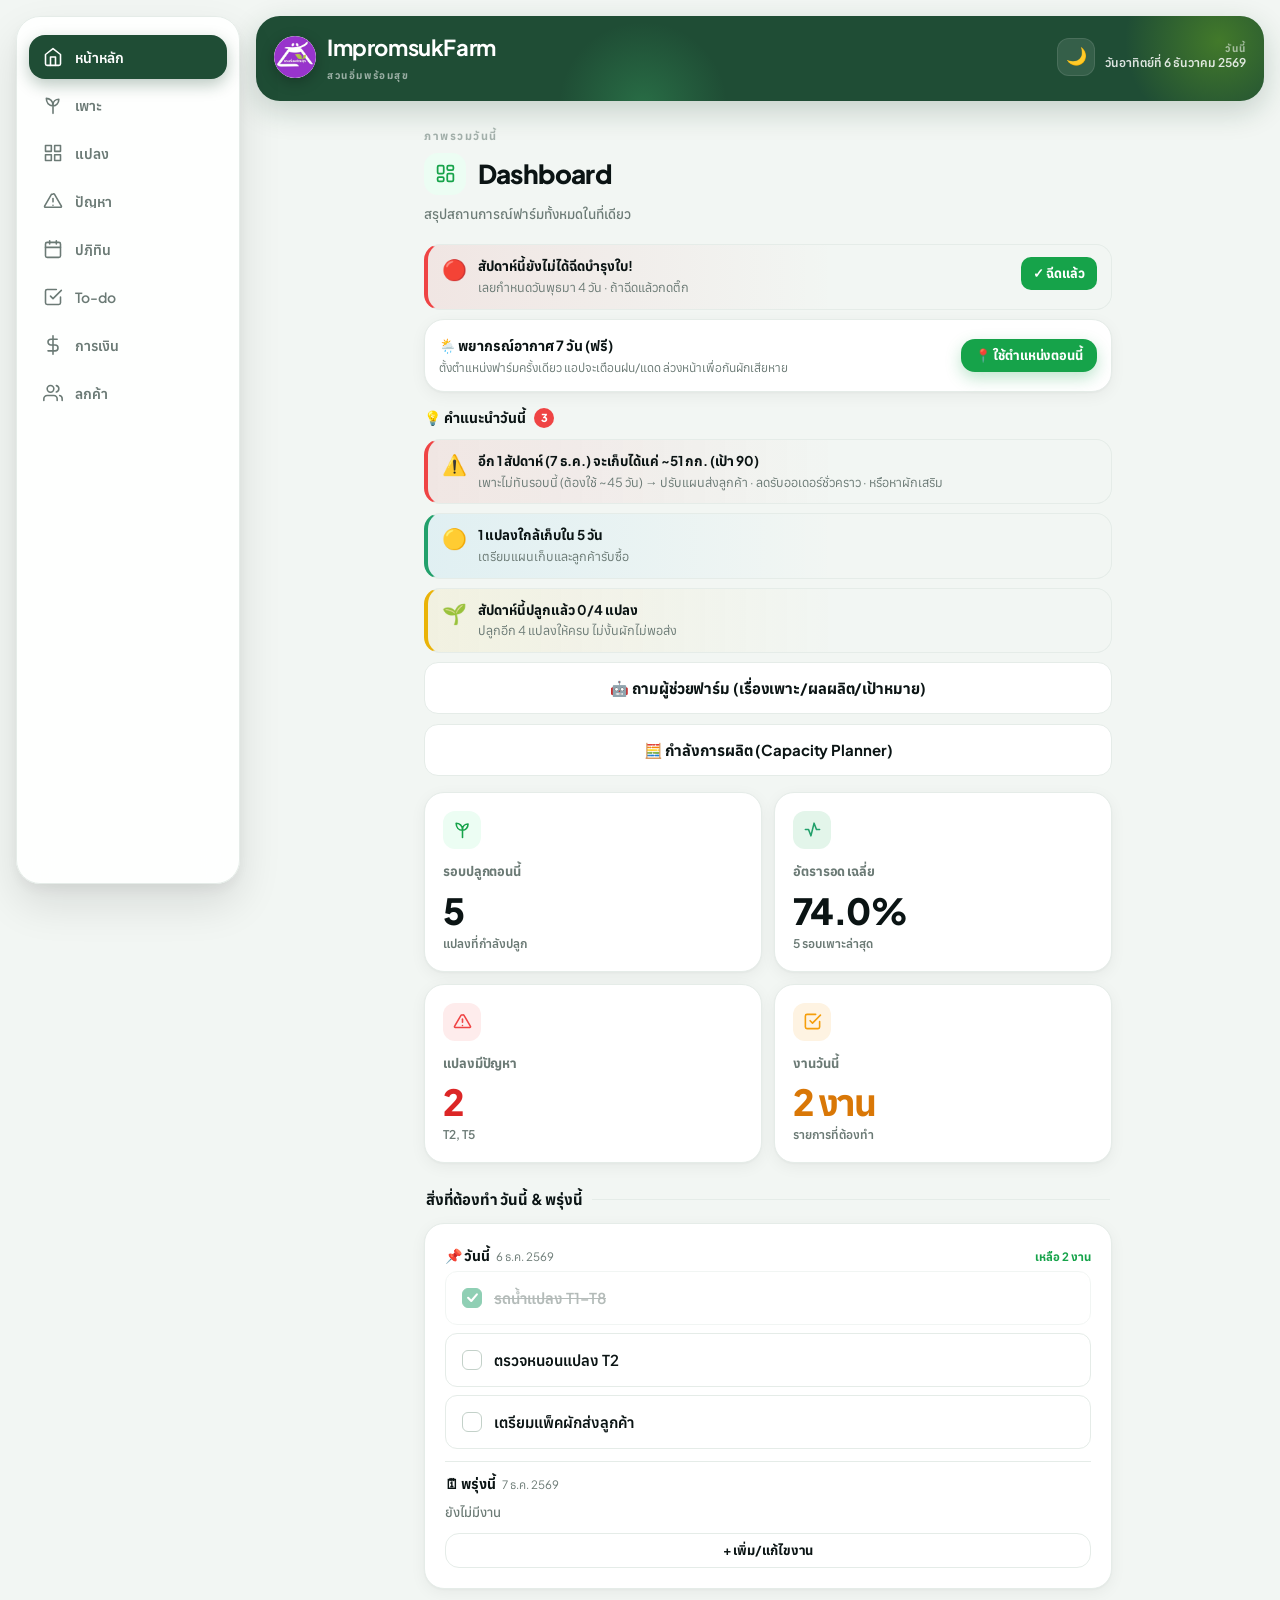
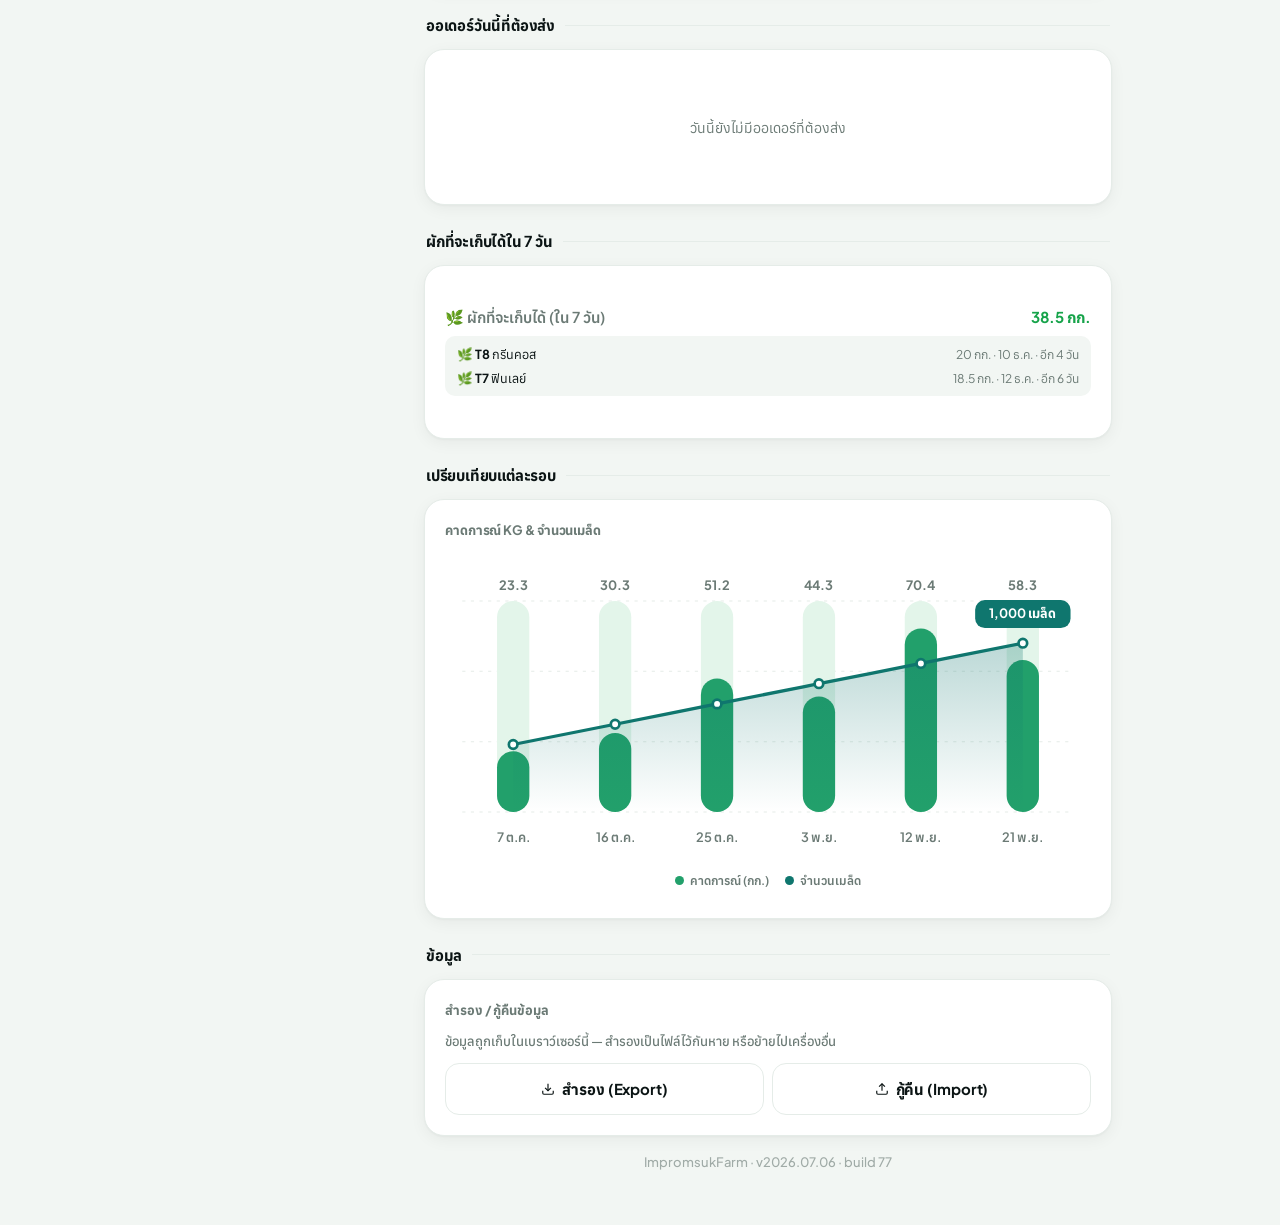
==== commit 5d55e449: "เพิ่มพยากรณ์อากาศ 7 วัน + ต้นทุนต่อกิโล/จุดคุ้มทุน พยากรณ์อากาศ (หน้าแรก) — Open-Meteo ฟรี ไม่ต้องใช" ====
--- a/index.html
+++ b/index.html
@@ -9,6 +9,7 @@
 <!-- เร่งการเชื่อมต่อปลายทางตั้งแต่ต้น (ลดเวลาโหลดครั้งแรก) -->
 <link rel="preconnect" href="https://cdn.jsdelivr.net" crossorigin>
 <link rel="dns-prefetch" href="https://cdn.jsdelivr.net">
+<link rel="preconnect" href="https://api.open-meteo.com" crossorigin>
 <link rel="preconnect" href="https://tdlbfnlnygxcgmwadcvj.supabase.co" crossorigin>
 
 <!-- PWA -->
@@ -53,7 +54,7 @@
 <script defer src="https://cdn.jsdelivr.net/npm/@supabase/supabase-js@2"></script>
 
 <link rel="stylesheet" href="css/style.css?v=58">
-<link rel="stylesheet" href="css/theme.css?v=4">
+<link rel="stylesheet" href="css/theme.css?v=6">
 </head>
 <body>
 
@@ -117,6 +118,7 @@
     <div class="section-sub">สรุปสถานการณ์ฟาร์มทั้งหมดในที่เดียว</div>
 
     <div id="dash-foliar"></div>
+    <div id="dash-weather"></div>
     <div id="dash-advice"></div>
     <button class="btn btn-outline" style="width:100%;margin-bottom:10px;gap:8px" onclick="openAssistant()">🤖 ถามผู้ช่วยฟาร์ม (เรื่องเพาะ/ผลผลิต/เป้าหมาย)</button>
     <button class="btn btn-outline" style="width:100%;margin-bottom:16px;gap:8px" onclick="openCapacity()">🧮 กำลังการผลิต (Capacity Planner)</button>
@@ -845,6 +847,9 @@
           <div class="kpi-sub">% กำไรต่อรายรับ</div>
         </div>
       </div>
+
+      <div class="growth-divider"><span class="gd-label">ต้นทุนต่อกิโล &amp; จุดคุ้มทุน</span></div>
+      <div class="card" id="sum-unit-cost"></div>
 
       <div class="growth-divider"><span class="gd-label">รายจ่ายแยกประเภท (เดือนนี้)</span></div>
       <div class="card savings-card">
@@ -1258,17 +1263,18 @@
 <!-- ===== SCRIPTS (defer = โหลดขนานกัน ไม่บล็อกการแสดงผล รันตามลำดับ) ===== -->
 <script defer src="js/config.js"></script>
 <script defer src="js/supabase.js?v=15"></script>
-<script defer src="js/dashboard.js?v=35"></script>
+<script defer src="js/dashboard.js?v=36"></script>
 <script defer src="js/seeds.js?v=19"></script>
 <script defer src="js/plots.js?v=23"></script>
 <script defer src="js/problems.js?v=11"></script>
 <script defer src="js/foliar.js?v=2"></script>
+<script defer src="js/weather.js?v=3"></script>
 <script defer src="js/calendar.js?v=5"></script>
 <script defer src="js/todos.js?v=5"></script>
-<script defer src="js/finance.js?v=19"></script>
+<script defer src="js/finance.js?v=20"></script>
 <script defer src="js/customers.js?v=11"></script>
 <script defer src="js/assistant.js?v=12"></script>
 <script defer src="js/capacity.js?v=3"></script>
-<script defer src="js/app.js?v=14"></script>
+<script defer src="js/app.js?v=15"></script>
 </body>
 </html>
--- a/css/theme.css
+++ b/css/theme.css
@@ -314,3 +314,48 @@
 .vf-chart { width: 100%; height: auto; display: block; font-family: var(--font-body); overflow: visible; }
 .vf-legend { display: flex; justify-content: center; gap: 16px; margin-top: 10px; font-size: 12px; color: var(--ink-soft); font-weight: 600; flex-wrap: wrap; }
 .vf-legend i { display: inline-block; width: 9px; height: 9px; border-radius: 50%; margin-right: 6px; vertical-align: 0; }
+
+/* =============================================================
+   พยากรณ์อากาศ 7 วัน (หน้าแรก)
+   ============================================================= */
+.wx-card { padding: 14px; }
+.wx-setup { display: flex; align-items: center; gap: 12px; }
+.wx-setup-text { flex: 1; display: flex; flex-direction: column; gap: 2px; font-size: 14px; color: var(--ink); }
+.wx-setup-text span { font-size: 12px; color: var(--ink-soft); }
+.wx-setup .btn { width: auto; flex: none; white-space: nowrap; }
+.wx-head { display: flex; justify-content: space-between; align-items: center; font-size: 14px; color: var(--ink); margin-bottom: 10px; }
+.wx-head span { font-size: 11px; color: var(--ink-faint); display: flex; align-items: center; gap: 2px; }
+.wx-link { border: none; background: var(--bg); color: var(--ink-soft); border-radius: 8px; width: 26px; height: 26px; cursor: pointer; font-size: 13px; margin-left: 4px; }
+.wx-strip { display: grid; grid-template-columns: repeat(7, minmax(0, 1fr)); gap: 4px; margin-bottom: 10px; }
+.wx-day { display: flex; flex-direction: column; align-items: center; gap: 2px; padding: 8px 1px; border-radius: 12px; background: var(--bg); min-width: 0; }
+.wx-day.rain { background: var(--blue-tint); }
+.wx-dn { font-size: 10.5px; font-weight: 700; color: var(--ink-soft); white-space: nowrap; }
+.wx-ic { font-size: 20px; line-height: 1.2; }
+.wx-t { font-size: 11px; color: var(--ink-soft); display: flex; flex-direction: column; align-items: center; line-height: 1.15; }
+.wx-t small { font-size: 10.5px; }
+.wx-t b { color: var(--ink); font-size: 12.5px; }
+.wx-r { font-size: 10px; font-weight: 700; color: #0E7490; white-space: nowrap; }
+[data-theme="dark"] .wx-r { color: #67E8F9; }
+.wx-tip { margin-bottom: 7px; }
+.wx-tip:last-child { margin-bottom: 0; }
+.wx-ok { font-size: 13px; color: var(--primary); font-weight: 700; text-align: center; padding: 4px 0; }
+
+/* =============================================================
+   ต้นทุนต่อกิโล & จุดคุ้มทุน (การเงิน → สรุป)
+   ============================================================= */
+.uc-grid { display: grid; grid-template-columns: repeat(3, 1fr); gap: 8px; }
+.uc-box { background: var(--bg); border-radius: 14px; padding: 10px 8px; text-align: center; display: flex; flex-direction: column; gap: 2px; }
+.uc-box span { font-size: 11.5px; color: var(--ink-soft); font-weight: 600; }
+.uc-box b { font-family: var(--font-display); font-size: 20px; font-weight: 800; color: var(--ink); letter-spacing: -0.5px; font-variant-numeric: tabular-nums; }
+.uc-box.pos { background: var(--primary-tint); } .uc-box.pos b { color: var(--primary); }
+.uc-box.neg { background: var(--danger-tint); } .uc-box.neg b { color: var(--danger); }
+.uc-sub { font-size: 11.5px; color: var(--ink-soft); margin: 8px 0 14px; line-height: 1.5; }
+.uc-be-head { display: flex; justify-content: space-between; align-items: baseline; font-size: 14px; font-weight: 700; color: var(--ink); margin-bottom: 6px; }
+.uc-be-head b { font-family: var(--font-display); font-size: 17px; }
+.uc-be-status { font-size: 13px; color: var(--ink); margin-top: 6px; }
+.uc-pace { font-size: 12.5px; font-weight: 600; margin-top: 8px; padding: 8px 10px; border-radius: 10px; }
+.uc-pace.ok { background: var(--primary-tint); color: var(--primary-dark); }
+.uc-pace.bad { background: var(--accent-tint); color: #B45309; }
+[data-theme="dark"] .uc-pace.bad { color: #FBBF24; }
+.uc-note, .uc-year { font-size: 12px; color: var(--ink-soft); margin-top: 10px; line-height: 1.5; }
+.uc-year { padding-top: 10px; border-top: 1px solid var(--line); }
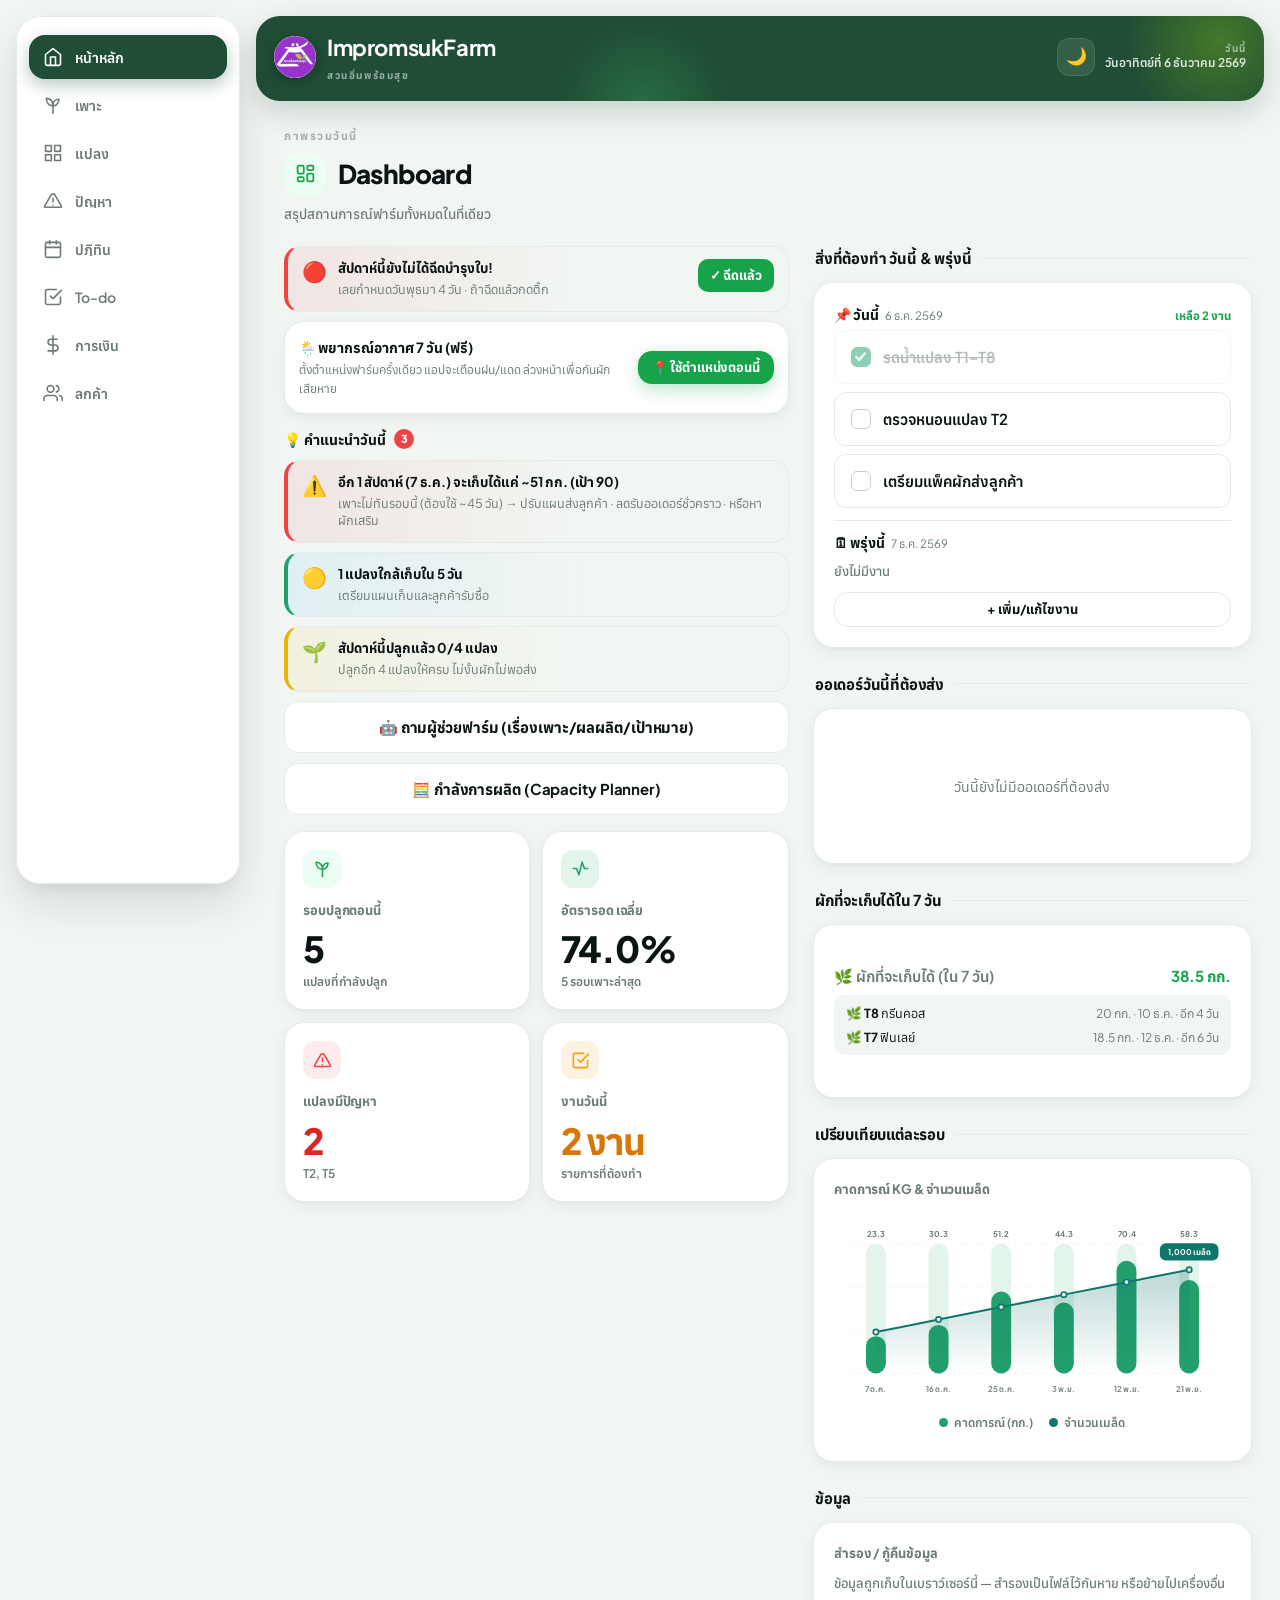
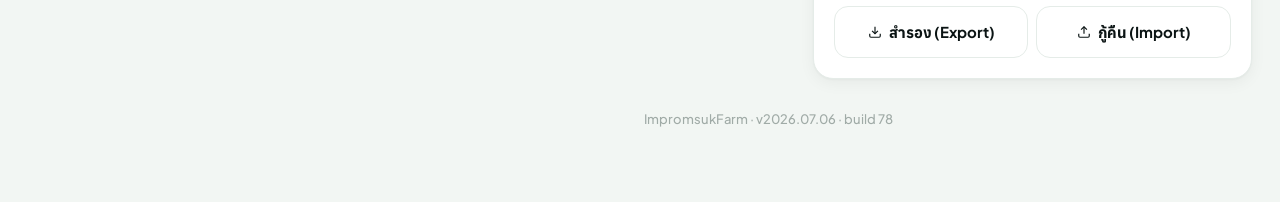
==== commit f60e35ac: "หน้าเว็บบนคอม: เต็มจอ ไม่มีแถบว่าง 2 ข้าง + จัดเนื้อหา 2 คอลัมน์ - จอกว้าง (≥1024px): เนื้อหาขยายเต็" ====
--- a/index.html
+++ b/index.html
@@ -54,7 +54,7 @@
 <script defer src="https://cdn.jsdelivr.net/npm/@supabase/supabase-js@2"></script>
 
 <link rel="stylesheet" href="css/style.css?v=58">
-<link rel="stylesheet" href="css/theme.css?v=6">
+<link rel="stylesheet" href="css/theme.css?v=8">
 </head>
 <body>
 
@@ -117,6 +117,7 @@
     </div>
     <div class="section-sub">สรุปสถานการณ์ฟาร์มทั้งหมดในที่เดียว</div>
 
+    <div class="wcols"><div class="wcol">
     <div id="dash-foliar"></div>
     <div id="dash-weather"></div>
     <div id="dash-advice"></div>
@@ -158,6 +159,7 @@
       </div>
     </div>
 
+    </div><div class="wcol">
     <div class="growth-divider"><span class="gd-label">สิ่งที่ต้องทำ วันนี้ &amp; พรุ่งนี้</span></div>
     <div class="card"><div id="dash-todo-list"></div></div>
 
@@ -189,6 +191,7 @@
         <input type="file" id="vf-import-file" accept="application/json" hidden onchange="importAllData(this.files[0])">
       </div>
     </div>
+    </div></div><!-- /wcols -->
 
     <div class="text-sub" style="text-align:center;margin-top:16px;opacity:.6" id="app-version">ImpromsukFarm</div>
   </div>
@@ -210,6 +213,7 @@
     </div>
     <div class="section-sub">บันทึกการเพาะ ระบบคำนวณอัตรารอดและวันเก็บเกี่ยวให้อัตโนมัติ</div>
 
+    <div class="wcols"><div class="wcol">
     <!-- เป้าหมายเพาะ (แก้ได้) — ทุกตัวเลขคำนวณจากเป้า กก./สัปดาห์ -->
     <div class="card seed-goal-card">
       <div class="goal-head">
@@ -313,8 +317,10 @@
       <button class="btn btn-primary" id="seed-save-btn" onclick="saveSeedBatch()">บันทึกรอบเพาะเมล็ด</button>
     </div>
 
+    </div><div class="wcol">
     <div class="growth-divider"><span class="gd-label">ประวัติการเพาะเมล็ด</span></div>
     <div class="hist-list" id="seed-history-list"></div>
+    </div></div><!-- /wcols -->
   </div>
 </div>
 
@@ -417,6 +423,7 @@
     </div>
     <div class="section-sub">บันทึกปัญหาพร้อมวิธีแก้ไข สร้างฐานข้อมูลสำหรับค้นหาในอนาคต</div>
 
+    <div class="wcols"><div class="wcol">
     <button class="btn btn-outline" style="width:100%;margin-bottom:14px;gap:8px" onclick="openMonthLog()">📅 ประสบการณ์ปัญหารายเดือน (เตรียมรับมือปีหน้า)</button>
 
     <div class="card">
@@ -467,6 +474,7 @@
       <button id="problem-cancel-edit" class="btn btn-outline" style="width:100%;margin-top:8px;display:none" onclick="cancelEditProblem()">ยกเลิกแก้ไข</button>
     </div>
 
+    </div><div class="wcol">
     <div class="growth-divider"><span class="gd-label">ฐานข้อมูลปัญหา</span></div>
     <div class="prob-tabs">
       <button class="prob-tab active" id="prob-tab-open" onclick="setProblemTab('open')">🔧 กำลังแก้ <span id="prob-count-open"></span></button>
@@ -493,6 +501,7 @@
       </div>
     </div>
     <div id="problem-db-list"></div>
+    </div></div><!-- /wcols -->
   </div>
 </div>
 
@@ -513,6 +522,7 @@
     </div>
     <div class="section-sub">กิจกรรมเพาะเมล็ด ปลูก เก็บเกี่ยว และปัญหาในแต่ละวัน</div>
 
+    <div class="wcols"><div class="wcol">
     <button class="btn btn-outline" style="width:100%;margin-bottom:14px;gap:8px" onclick="openFoliarLog()">💧 ตารางฉีดบำรุงใบ (ทุกวันพุธ) — ดู/ติ๊กว่าฉีดแล้ว</button>
 
     <div class="card">
@@ -532,7 +542,9 @@
         <span><span class="cal-foliar missed" style="display:inline-block">💧</span> ไม่ได้ฉีด</span>
       </div>
     </div>
+    </div><div class="wcol">
     <div id="cal-detail-panel"></div>
+    </div></div><!-- /wcols -->
   </div>
 </div>
 
@@ -552,6 +564,7 @@
     </div>
     <div class="section-sub">บันทึกงานที่ต้องทำ + ออเดอร์ผักที่ต้องส่ง</div>
 
+    <div class="wcols"><div class="wcol">
     <div class="card">
       <div class="form-group" style="margin:0">
         <label class="form-label">เลือกวันที่</label>
@@ -570,6 +583,7 @@
       <div id="todo-list"></div>
     </div>
 
+    </div><div class="wcol">
     <!-- ออเดอร์ผักวันนี้ที่ต้องส่ง -->
     <div class="growth-divider"><span class="gd-label">ออเดอร์ผักวันนี้ที่ต้องส่ง</span></div>
     <div class="card">
@@ -601,6 +615,7 @@
       <div id="dorder-total" class="text-sub" style="font-weight:700;margin-top:12px"></div>
       <div id="dorder-list"></div>
     </div>
+    </div></div><!-- /wcols -->
   </div>
 </div>
 
@@ -644,6 +659,7 @@
 
     <!-- ===== INCOME PANEL ===== -->
     <div id="fpanel-income">
+    <div class="wcols"><div class="wcol">
       <div class="card">
         <div class="card-title">บันทึกรายรับ — ยอดขาย</div>
 
@@ -673,6 +689,7 @@
         <button class="btn btn-primary" id="income-save-btn" onclick="saveIncome()">บันทึกรายรับ</button>
       </div>
 
+    </div><div class="wcol">
       <div class="growth-divider"><span class="gd-label">ประวัติรายรับ</span></div>
       <div style="display:flex;justify-content:flex-end;margin-bottom:10px">
         <button class="btn btn-outline btn-sm" onclick="exportCSV('income')">
@@ -681,10 +698,12 @@
         </button>
       </div>
       <div id="income-list"></div>
+    </div></div><!-- /wcols -->
     </div>
 
     <!-- ===== EXPENSE PANEL ===== -->
     <div id="fpanel-expense" class="hidden">
+    <div class="wcols"><div class="wcol">
       <div class="card">
         <div class="card-title">บันทึกรายจ่าย</div>
 
@@ -722,6 +741,7 @@
         <button class="btn btn-primary" id="expense-save-btn" style="background:linear-gradient(135deg,#F59E0B,#FBBF24);box-shadow:0 8px 20px rgba(245,158,11,0.30)" onclick="saveExpense()">บันทึกรายจ่าย</button>
       </div>
 
+    </div><div class="wcol">
       <div class="growth-divider"><span class="gd-label">สรุปซื้อของเข้าเดือนนี้</span></div>
       <div id="expense-inputs-summary"></div>
 
@@ -733,10 +753,12 @@
         </button>
       </div>
       <div id="expense-list"></div>
+    </div></div><!-- /wcols -->
     </div>
 
     <!-- ===== PERSONAL PANEL ===== -->
     <div id="fpanel-personal" class="hidden">
+    <div class="wcols"><div class="wcol">
       <div class="card">
         <div class="card-title">บันทึกรายจ่ายส่วนตัว</div>
         <div class="text-sub" style="margin-bottom:12px">แยกจากบัญชีฟาร์ม — ไม่กระทบกำไรฟาร์ม ใช้ดู “เงินเหลือเก็บ” จริง</div>
@@ -769,10 +791,12 @@
         <button class="btn btn-primary" id="personal-save-btn" style="background:linear-gradient(135deg,#8B5CF6,#A78BFA);box-shadow:0 8px 20px rgba(139,92,246,0.30)" onclick="savePersonal()">บันทึกรายจ่ายส่วนตัว</button>
       </div>
 
+    </div><div class="wcol">
       <div class="growth-divider"><span class="gd-label">ประวัติรายจ่ายส่วนตัว</span></div>
       <input type="text" id="personal-search" class="form-control" placeholder="🔍 ค้นหาหมวด / รายละเอียด..." oninput="renderPersonalList()" style="margin-bottom:10px">
       <div id="personal-search-total" class="text-sub" style="margin-bottom:10px;font-weight:700"></div>
       <div id="personal-list"></div>
+    </div></div><!-- /wcols -->
     </div>
 
     <!-- ===== SUMMARY PANEL ===== -->
@@ -816,6 +840,7 @@
 
     <div id="fpanel-summary" class="hidden">
 
+    <div class="wcols"><div class="wcol">
       <div class="form-group" style="margin-bottom:6px">
         <label class="form-label">เลือกเดือนดูสรุปย้อนหลัง</label>
         <div style="display:flex;gap:8px">
@@ -868,6 +893,7 @@
         <div class="savings-row savings-total"><span>เงินเหลือเก็บ</span><span id="sum-savings-month">–</span></div>
       </div>
 
+    </div><div class="wcol">
       <div class="growth-divider"><span class="gd-label" id="sum-year-label">สะสมปีนี้</span></div>
       <div class="year-row">
         <div class="year-card">
@@ -880,7 +906,7 @@
         </div>
         <div class="year-card">
           <div class="year-label">กำไร</div>
-          <div class="year-val" id="sum-profit-year" style="color:#8B5CF6">–</div>
+          <div class="year-val" id="sum-profit-year">–</div>
         </div>
       </div>
 
@@ -904,6 +930,7 @@
           Export รายจ่าย
         </button>
       </div>
+    </div></div><!-- /wcols -->
     </div>
 
   </div>
@@ -926,6 +953,7 @@
     </div>
     <div class="section-sub">จัดการรายชื่อลูกค้า ระบบวิเคราะห์และอัปเกรดแท็กอัตโนมัติ</div>
 
+    <div class="wcols"><div class="wcol">
     <!-- ออเดอร์รายสัปดาห์ -->
     <div class="card">
       <div style="display:flex;align-items:center;justify-content:space-between;gap:8px;flex-wrap:wrap">
@@ -983,6 +1011,7 @@
       </div>
     </div>
 
+    </div><div class="wcol">
     <!-- Search -->
     <div class="search-bar">
       <svg width="18" height="18" viewBox="0 0 24 24" fill="none" stroke="currentColor" stroke-width="2"><circle cx="11" cy="11" r="8"/><path d="M21 21l-4.35-4.35"/></svg>
@@ -1010,6 +1039,7 @@
 
     <!-- List -->
     <div id="customer-list"></div>
+    </div></div><!-- /wcols -->
   </div>
 </div>
 
@@ -1271,10 +1301,10 @@
 <script defer src="js/weather.js?v=3"></script>
 <script defer src="js/calendar.js?v=5"></script>
 <script defer src="js/todos.js?v=5"></script>
-<script defer src="js/finance.js?v=20"></script>
+<script defer src="js/finance.js?v=21"></script>
 <script defer src="js/customers.js?v=11"></script>
 <script defer src="js/assistant.js?v=12"></script>
 <script defer src="js/capacity.js?v=3"></script>
-<script defer src="js/app.js?v=15"></script>
+<script defer src="js/app.js?v=16"></script>
 </body>
 </html>
--- a/css/theme.css
+++ b/css/theme.css
@@ -237,7 +237,26 @@
   .bottom-nav a .nav-label { font-size: 14px; font-weight: 600; }
   .bottom-nav a .nav-icon { width: 20px; height: 20px; }
   .bottom-nav a:hover:not(.active) { background: var(--bg); color: var(--ink); }
-  .page-content { max-width: 720px; padding-top: 26px; }
+  /* เต็มพื้นที่ ไม่เหลือแถบว่าง 2 ข้าง · เนื้อหาแบ่ง 2 คอลัมน์ (มือถือเรียงลงเหมือนเดิม) */
+  .page-content { max-width: 1760px; padding: 26px 28px 40px; margin: 0 auto; }
+  .wcols { display: grid; grid-template-columns: minmax(0, 1fr) minmax(0, 1fr); gap: 0 24px; align-items: start; }
+  #page-dashboard .wcols { grid-template-columns: minmax(0, 1.15fr) minmax(0, 1fr); }
+  #page-seeds .wcols, #page-problems .wcols, #page-customers .wcols { grid-template-columns: minmax(0, 1fr) minmax(0, 1.1fr); }
+  #page-calendar .wcols { grid-template-columns: minmax(0, 1.5fr) minmax(0, 1fr); }
+  .wcol > .growth-divider:first-child { margin-top: 0; }
+  .wcol > :first-child:not(.growth-divider) { margin-top: 0; }
+  .section-sub { margin-bottom: 22px; }
+  .plot-grid { grid-template-columns: repeat(5, minmax(0, 1fr)); gap: 12px; }
+  .plots-summary { gap: 12px; }
+  /* ป๊อปอัพกลางพื้นที่เนื้อหา (ไม่ใช่แผ่นเลื่อนจากล่าง) */
+  .modal-overlay { align-items: center; padding-left: 256px; }
+  .modal-sheet { border-radius: 24px; max-width: 620px; max-height: 88vh; }
+  .modal-handle { display: none; }
+  .toast, #undo-bar { left: calc(50% + 128px); }
+}
+@media (min-width: 1600px) {
+  .stat-grid { grid-template-columns: repeat(4, minmax(0, 1fr)); }
+  .kpi-grid  { grid-template-columns: repeat(4, minmax(0, 1fr)); }
 }
 
 /* ---------- สีประจำตัวคนเพาะ (คงเดิม): มาริโอ้ = เขียว · 애플 = เหลือง ---------- */
@@ -359,3 +378,7 @@
 [data-theme="dark"] .uc-pace.bad { color: #FBBF24; }
 .uc-note, .uc-year { font-size: 12px; color: var(--ink-soft); margin-top: 10px; line-height: 1.5; }
 .uc-year { padding-top: 10px; border-top: 1px solid var(--line); }
+
+/* รายจ่ายส่วนตัว: ป้ายหมวด/ยอดเงิน เป็นโทนเขียว (เดิมม่วง) */
+.pe-cat { color: var(--primary-dark); background: var(--primary-tint); }
+.pe-amt { color: var(--ink); }
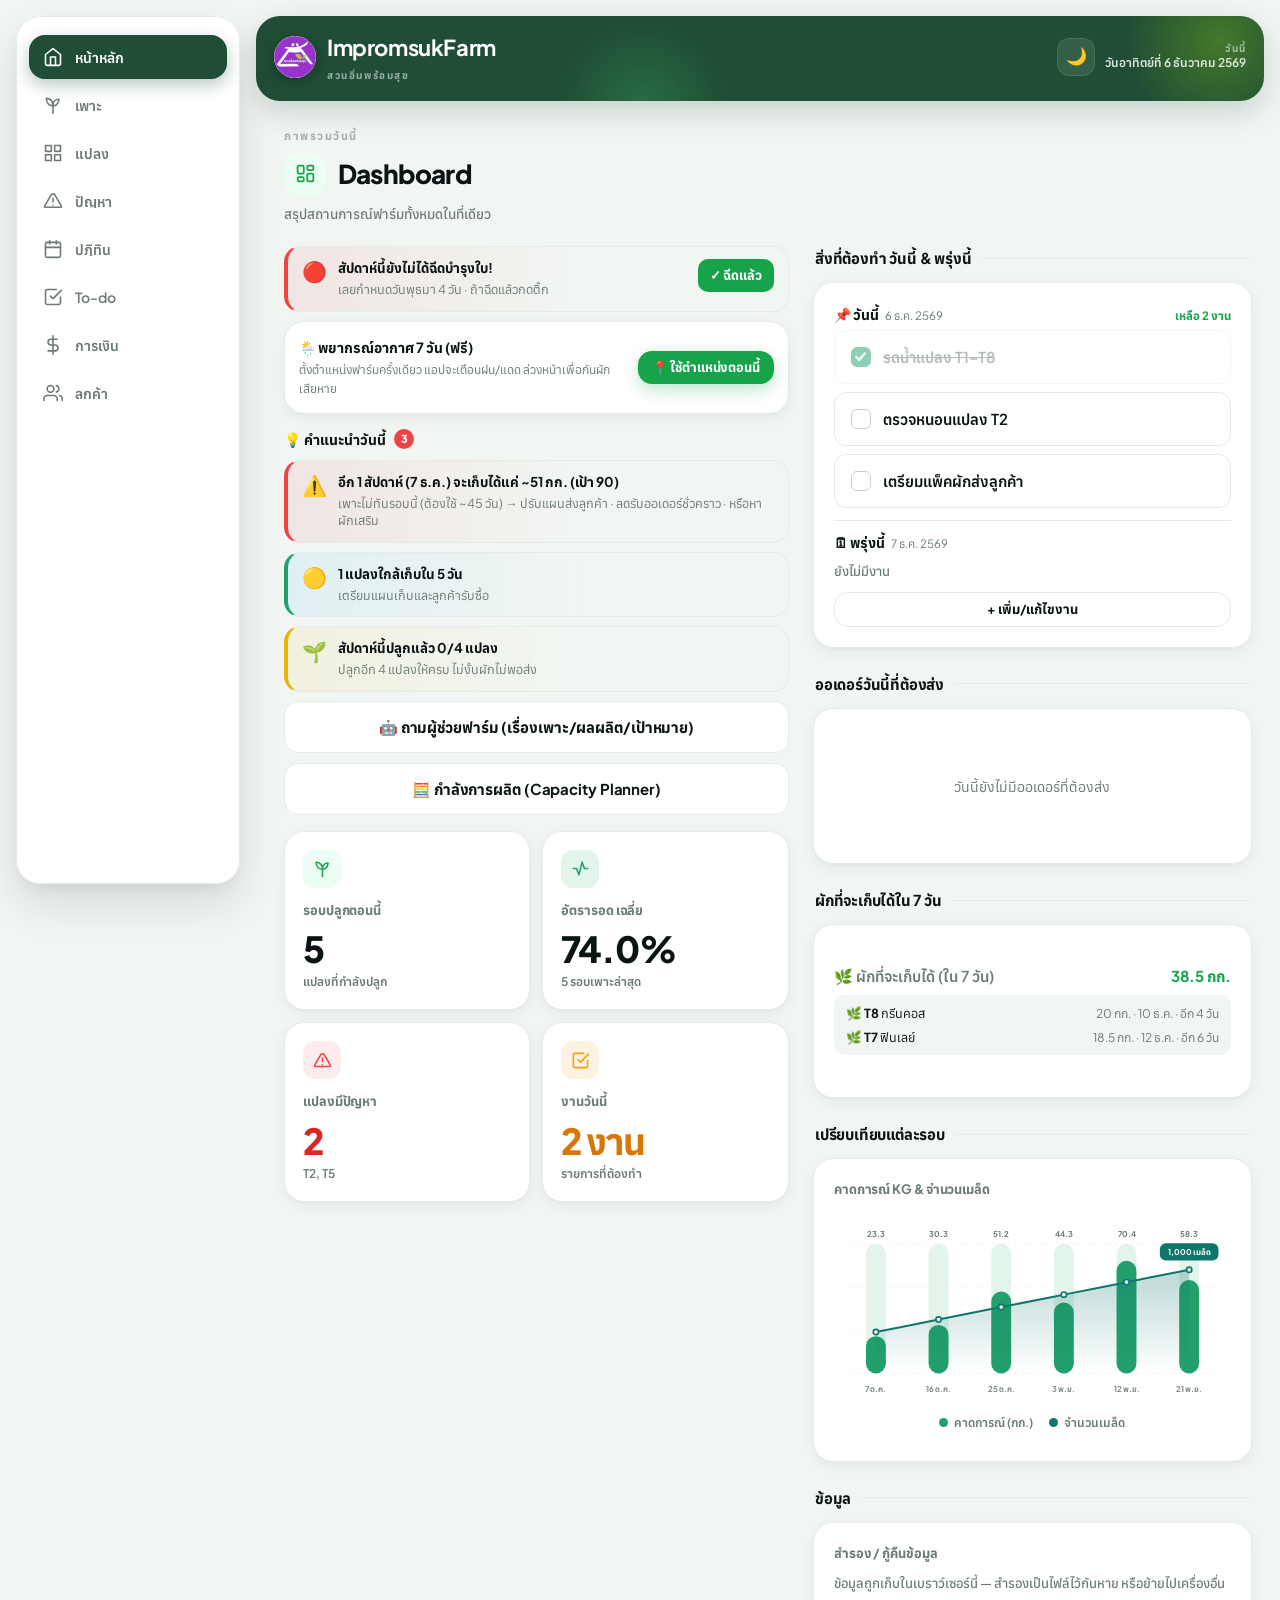
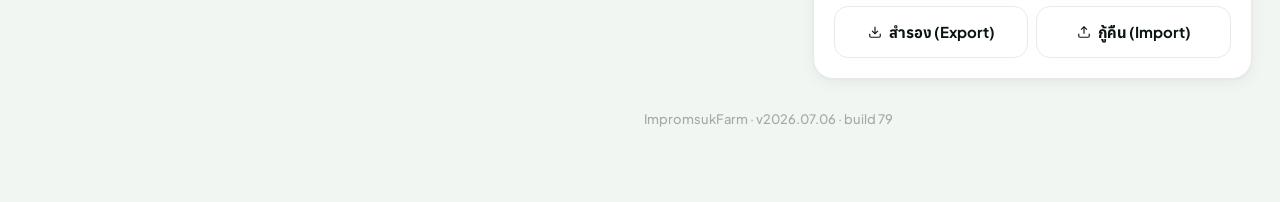
==== commit dee150c8: "หน้าเพาะ: ย้อนดูการเพาะรายสัปดาห์ + ผักจะออกกี่โล (รายสัปดาห์/รายเดือน) - ปุ่ม "ย้อนดูรายสัปดาห์ & ผ" ====
--- a/index.html
+++ b/index.html
@@ -54,7 +54,7 @@
 <script defer src="https://cdn.jsdelivr.net/npm/@supabase/supabase-js@2"></script>
 
 <link rel="stylesheet" href="css/style.css?v=58">
-<link rel="stylesheet" href="css/theme.css?v=8">
+<link rel="stylesheet" href="css/theme.css?v=9">
 </head>
 <body>
 
@@ -233,6 +233,7 @@
       <div class="goal-actions">
         <button type="button" class="btn btn-outline btn-sm" onclick="openTargetEditor()">✏️ แก้ไขเป้าเพาะเมล็ด</button>
         <button type="button" class="btn btn-outline btn-sm" onclick="openSeasonTable()">📊 ดูผลผลิตแต่ละฤดู</button>
+        <button type="button" class="btn btn-primary btn-sm goal-wide" onclick="openSeedWeekly()">📅 ย้อนดูรายสัปดาห์ &amp; ผักจะออกกี่โล</button>
       </div>
     </div>
 
@@ -1142,6 +1143,21 @@
     </div>
     <div id="target-preview"></div>
     <button class="btn btn-primary" style="width:100%;margin-top:12px" onclick="saveTargetEditor()">บันทึกเป้าหมาย</button>
+  </div>
+</div>
+
+<!-- ===== ย้อนดูการเพาะรายสัปดาห์ + พยากรณ์ผลผลิต ===== -->
+<div class="modal-overlay" id="seedweek-modal" onclick="if(event.target===this)closeSeedWeekly()">
+  <div class="modal-sheet">
+    <div class="modal-handle"></div>
+    <button class="modal-x" onclick="vfCloseModal(this)" aria-label="ปิด">✕</button>
+    <div class="modal-title">📅 การเพาะรายสัปดาห์</div>
+    <div class="sw-tabs">
+      <button type="button" class="sw-tab active" data-tab="past" onclick="setSeedWeekTab('past')">🌱 ย้อนดูที่เพาะไป</button>
+      <button type="button" class="sw-tab" data-tab="yield" onclick="setSeedWeekTab('yield')">🥬 ผักจะออกกี่โล</button>
+    </div>
+    <div id="seedweek-body"></div>
+    <button class="btn btn-outline" style="width:100%;margin-top:12px" onclick="closeSeedWeekly()">ปิด</button>
   </div>
 </div>
 
@@ -1294,7 +1310,7 @@
 <script defer src="js/config.js"></script>
 <script defer src="js/supabase.js?v=15"></script>
 <script defer src="js/dashboard.js?v=36"></script>
-<script defer src="js/seeds.js?v=19"></script>
+<script defer src="js/seeds.js?v=20"></script>
 <script defer src="js/plots.js?v=23"></script>
 <script defer src="js/problems.js?v=11"></script>
 <script defer src="js/foliar.js?v=2"></script>
@@ -1305,6 +1321,6 @@
 <script defer src="js/customers.js?v=11"></script>
 <script defer src="js/assistant.js?v=12"></script>
 <script defer src="js/capacity.js?v=3"></script>
-<script defer src="js/app.js?v=16"></script>
+<script defer src="js/app.js?v=17"></script>
 </body>
 </html>
--- a/css/theme.css
+++ b/css/theme.css
@@ -382,3 +382,31 @@
 /* รายจ่ายส่วนตัว: ป้ายหมวด/ยอดเงิน เป็นโทนเขียว (เดิมม่วง) */
 .pe-cat { color: var(--primary-dark); background: var(--primary-tint); }
 .pe-amt { color: var(--ink); }
+
+/* =============================================================
+   ย้อนดูการเพาะรายสัปดาห์ + ผักจะออกกี่โล (หน้าเพาะ)
+   ============================================================= */
+.goal-actions .goal-wide { grid-column: 1 / -1; }
+.sw-tabs { display: grid; grid-template-columns: 1fr 1fr; gap: 6px; background: var(--bg); padding: 4px; border-radius: 14px; margin-bottom: 12px; }
+.sw-tab { border: none; background: transparent; border-radius: 11px; padding: 9px 6px; font-family: var(--font-body); font-size: 13px; font-weight: 700; color: var(--ink-soft); cursor: pointer; }
+.sw-tab.active { background: var(--paper); color: var(--primary); box-shadow: var(--shadow); }
+.sw-summary { display: grid; grid-template-columns: repeat(3, minmax(0, 1fr)); gap: 6px; margin-bottom: 12px; }
+.sw-summary > div { background: var(--primary-tint); border-radius: 12px; padding: 8px; display: flex; flex-direction: column; gap: 2px; }
+.sw-summary span { font-size: 10.5px; color: var(--ink-soft); font-weight: 600; line-height: 1.3; }
+.sw-summary b { font-size: 13px; color: var(--ink); font-family: var(--font-display); }
+.sw-row { border: 1px solid var(--line); border-radius: 14px; padding: 10px 12px; margin-bottom: 8px; background: var(--paper); }
+.sw-row.current { border-color: color-mix(in srgb, var(--primary) 45%, var(--line)); }
+.sw-top { display: flex; align-items: center; gap: 6px; font-size: 13.5px; color: var(--ink); }
+.sw-now { font-size: 10.5px; font-weight: 800; color: #fff; background: var(--primary); border-radius: 999px; padding: 2px 8px; }
+.sw-now.soft { background: var(--primary-tint); color: var(--primary); }
+.sw-pill { margin-left: auto; font-size: 11px; font-weight: 800; border-radius: 999px; padding: 3px 9px; white-space: nowrap; }
+.sw-pill.ok { background: var(--primary-tint); color: var(--primary); }
+.sw-pill.bad { background: var(--danger-tint); color: var(--danger); }
+.sw-pill.now { background: var(--accent-tint); color: #B45309; }
+[data-theme="dark"] .sw-pill.now { color: #FBBF24; }
+.sw-nums { display: flex; justify-content: space-between; font-size: 12.5px; color: var(--ink-soft); margin: 6px 0 4px; }
+.sw-nums b { color: var(--ink); font-family: var(--font-display); }
+.sw-bar { height: 8px; margin: 0 0 6px; }
+.sw-meta { font-size: 11.5px; color: var(--ink-soft); line-height: 1.5; }
+.sw-h { font-size: 14px; font-weight: 700; color: var(--ink); margin: 12px 0 8px; }
+.sw-table td:not(:first-child) { text-align: center; }
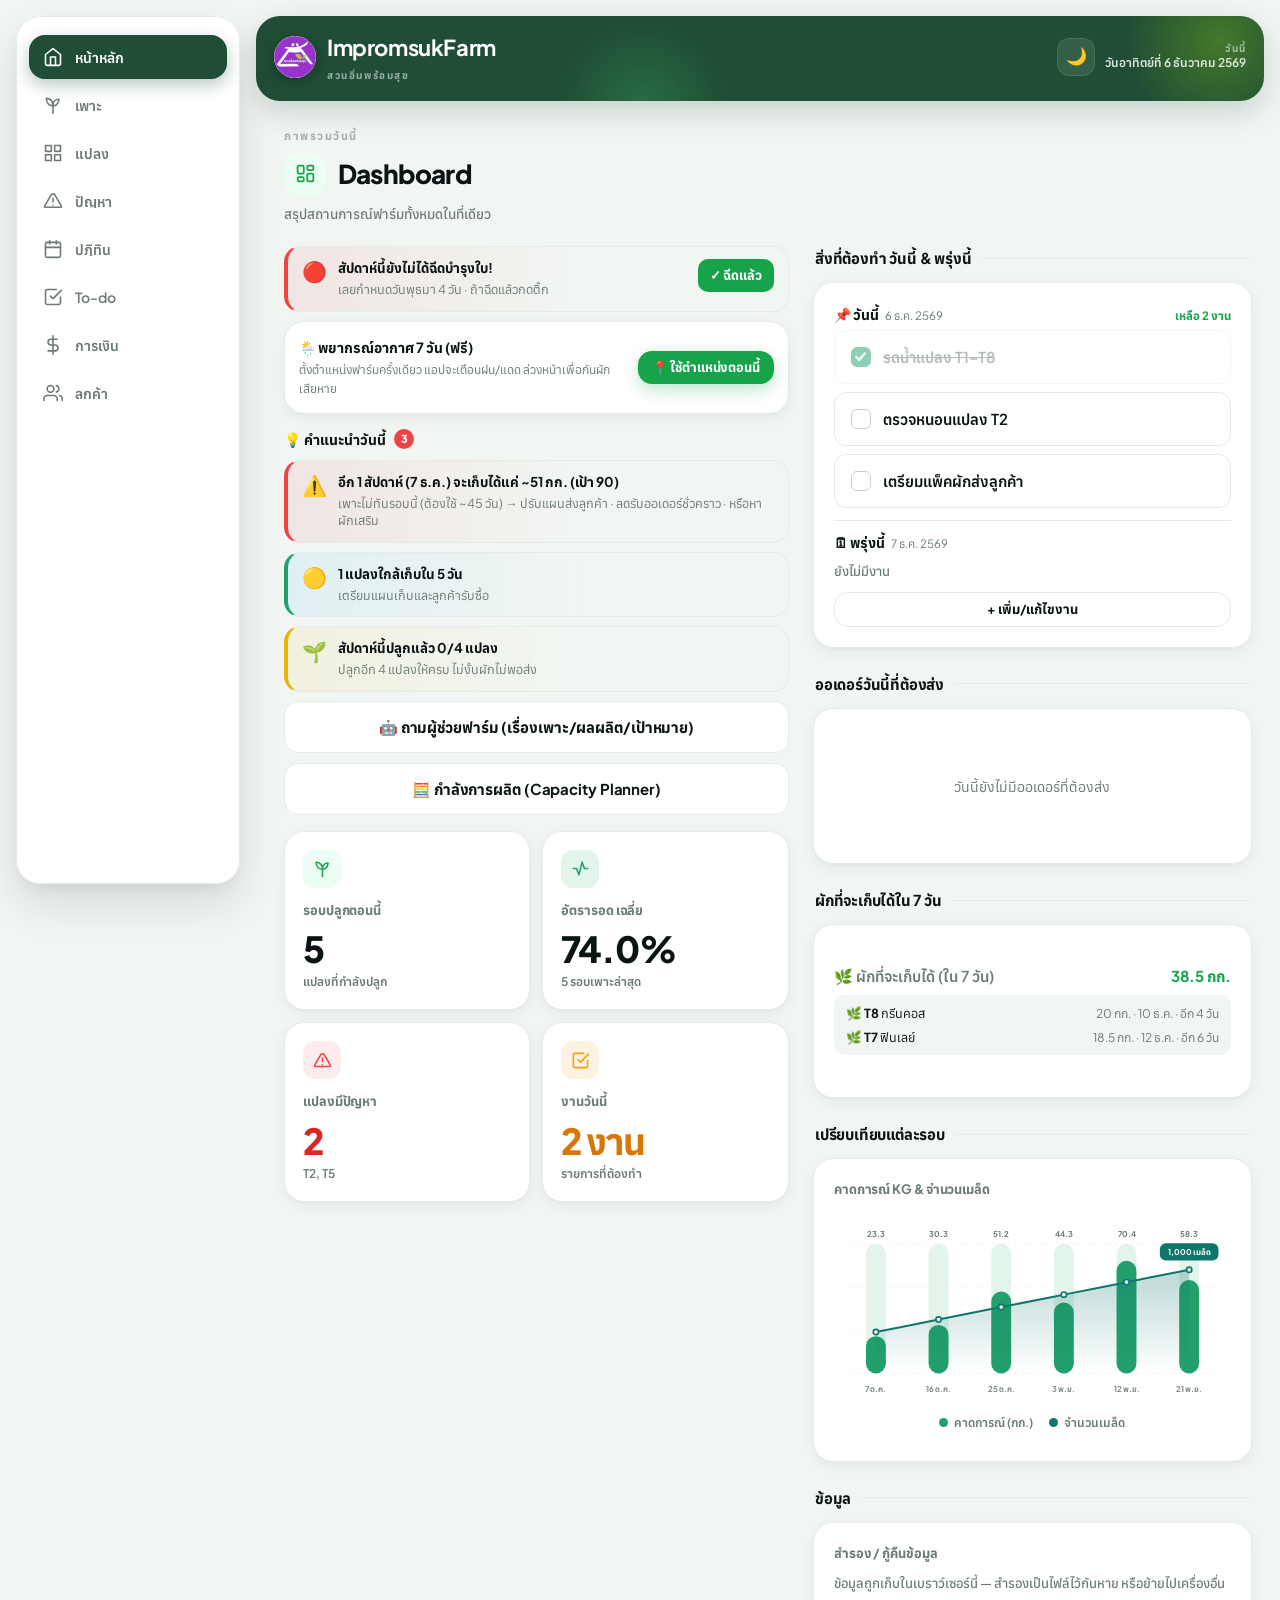
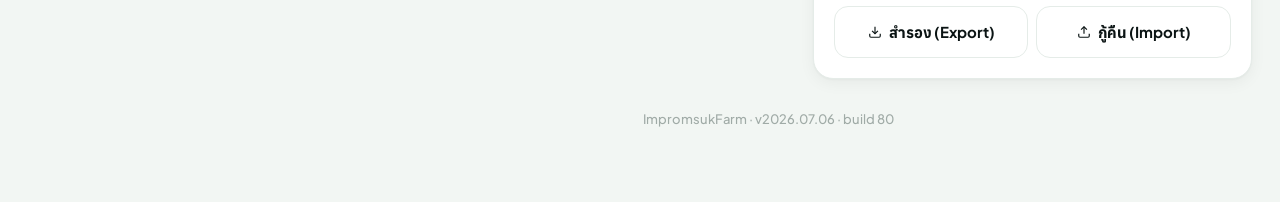
==== commit a138e7af: "แก้วันที่เลื่อน 1 วัน (ปฏิทินเน้นผิดวัน) — ใช้วันที่ตามเวลาไทยทั้งแอป - สาเหตุ: แปลงวันที่ด้วย toISO" ====
--- a/index.html
+++ b/index.html
@@ -1308,19 +1308,19 @@
 
 <!-- ===== SCRIPTS (defer = โหลดขนานกัน ไม่บล็อกการแสดงผล รันตามลำดับ) ===== -->
 <script defer src="js/config.js"></script>
-<script defer src="js/supabase.js?v=15"></script>
-<script defer src="js/dashboard.js?v=36"></script>
-<script defer src="js/seeds.js?v=20"></script>
-<script defer src="js/plots.js?v=23"></script>
-<script defer src="js/problems.js?v=11"></script>
+<script defer src="js/supabase.js?v=16"></script>
+<script defer src="js/dashboard.js?v=37"></script>
+<script defer src="js/seeds.js?v=21"></script>
+<script defer src="js/plots.js?v=24"></script>
+<script defer src="js/problems.js?v=12"></script>
 <script defer src="js/foliar.js?v=2"></script>
 <script defer src="js/weather.js?v=3"></script>
-<script defer src="js/calendar.js?v=5"></script>
-<script defer src="js/todos.js?v=5"></script>
-<script defer src="js/finance.js?v=21"></script>
-<script defer src="js/customers.js?v=11"></script>
-<script defer src="js/assistant.js?v=12"></script>
+<script defer src="js/calendar.js?v=6"></script>
+<script defer src="js/todos.js?v=6"></script>
+<script defer src="js/finance.js?v=22"></script>
+<script defer src="js/customers.js?v=12"></script>
+<script defer src="js/assistant.js?v=13"></script>
 <script defer src="js/capacity.js?v=3"></script>
-<script defer src="js/app.js?v=17"></script>
+<script defer src="js/app.js?v=18"></script>
 </body>
 </html>
